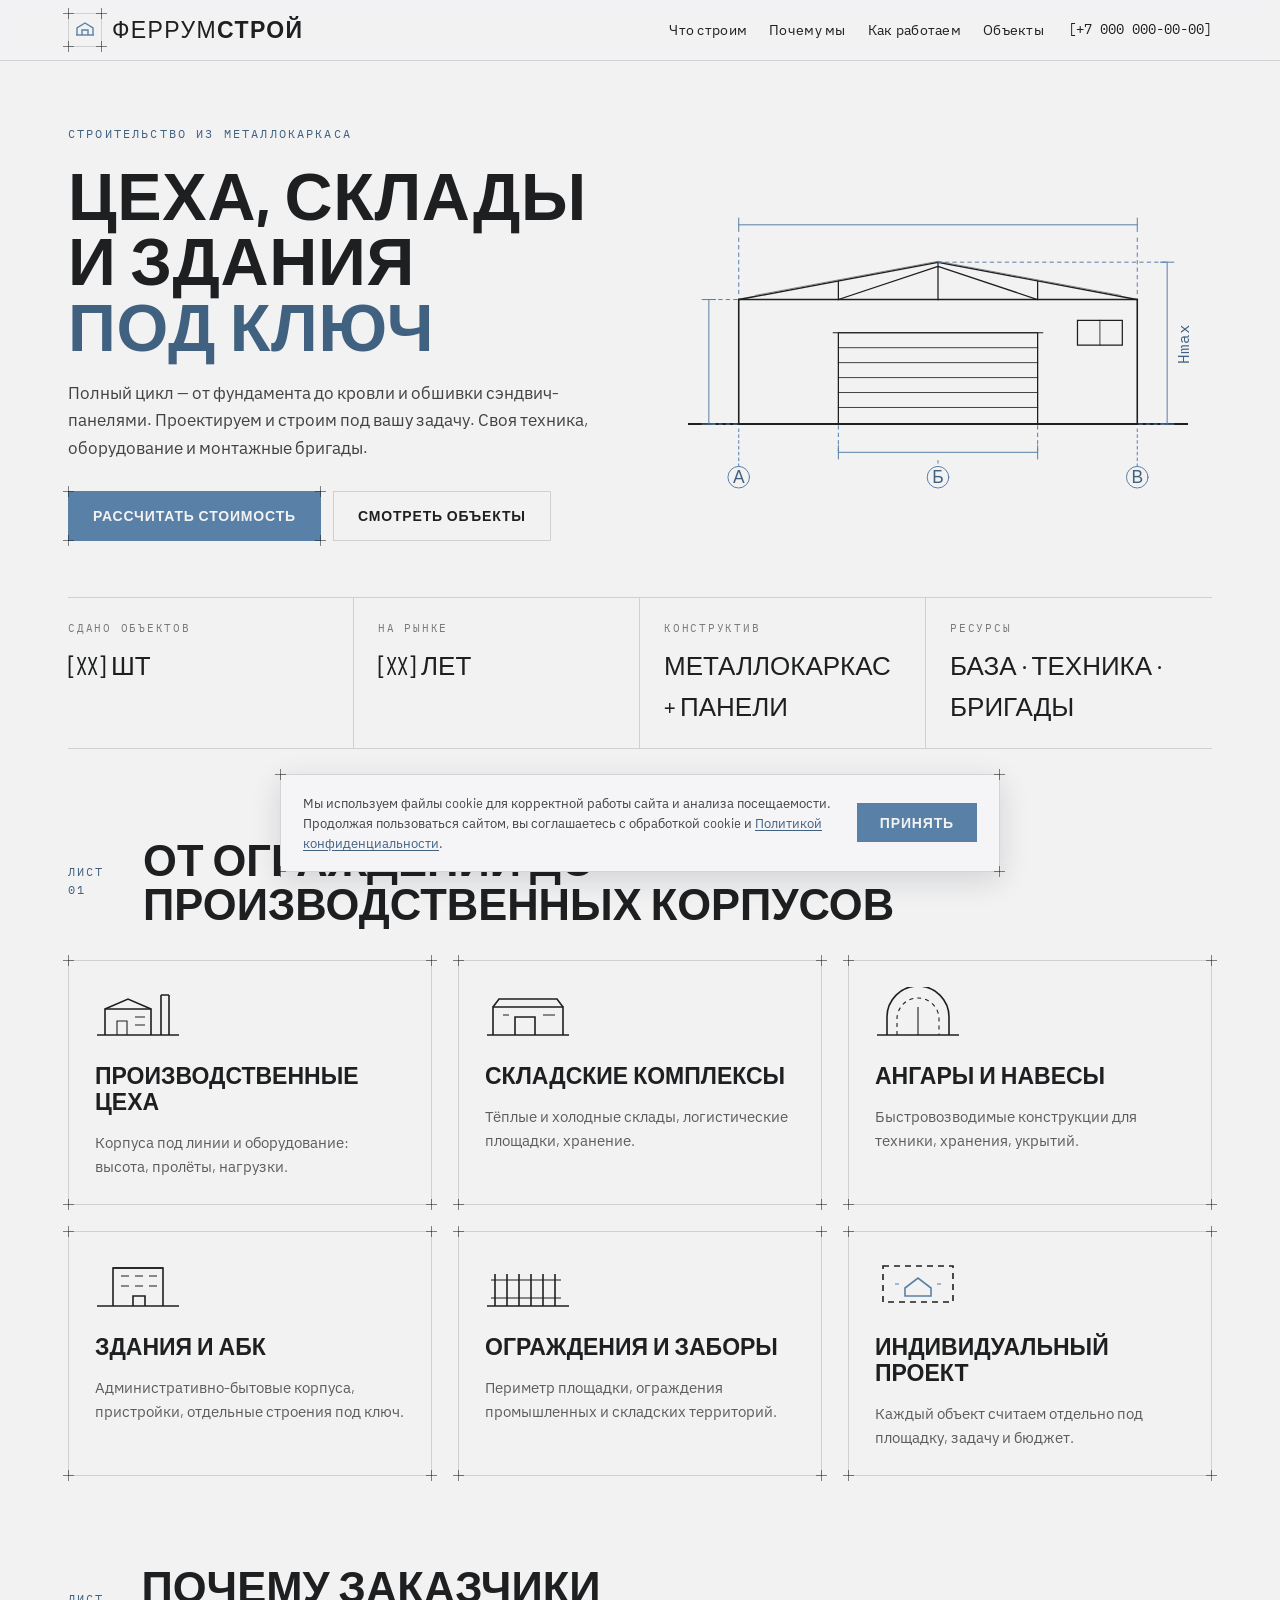
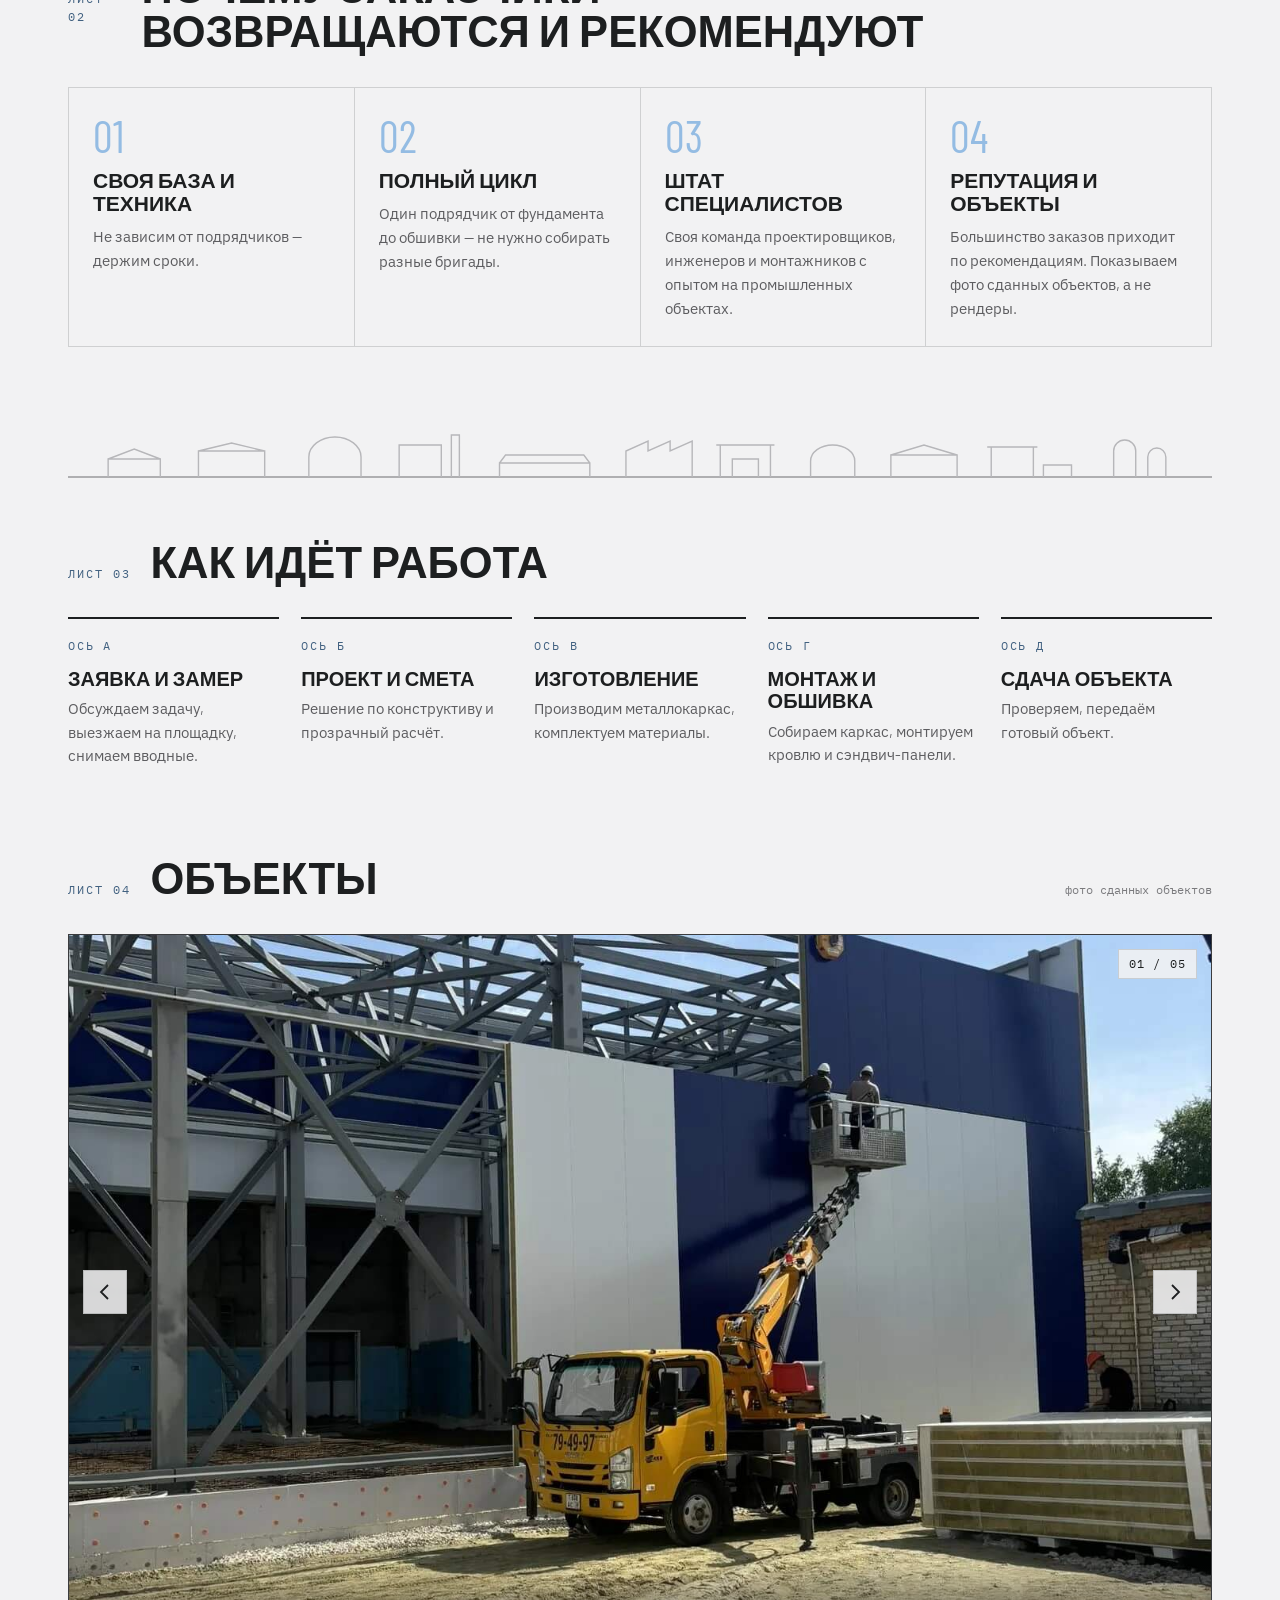
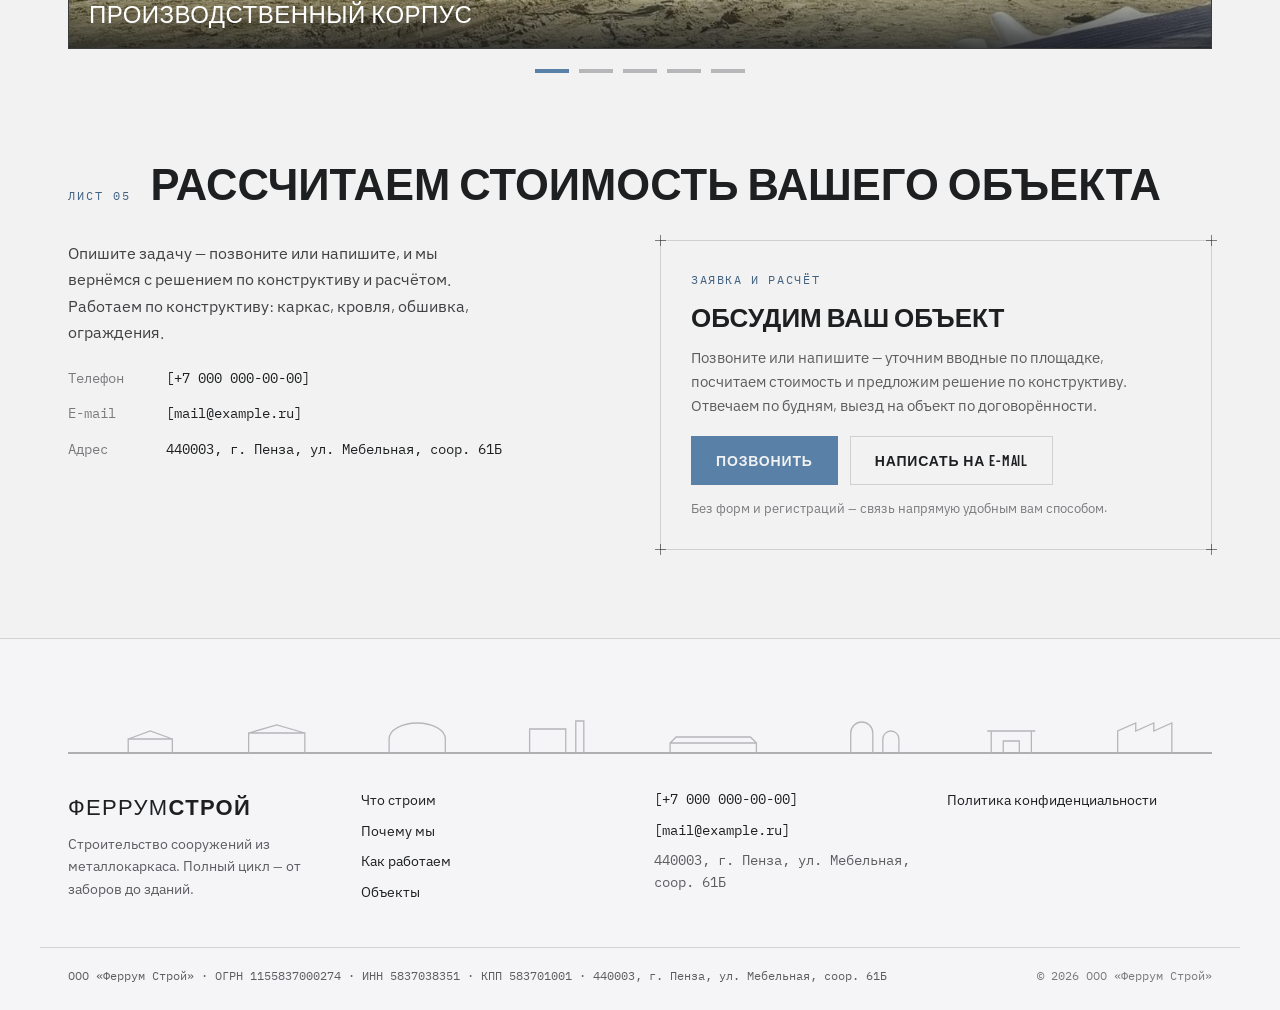
==== index.html @ 83700a91 "Убрать форму обратной связи, заменить контактным блоком - Сайт больше не собирает персональные данны" ====
<!DOCTYPE html>
<html lang="ru">
<head>
<meta charset="utf-8">
<meta name="viewport" content="width=device-width, initial-scale=1">
<title>Феррум Строй — строительство из металлокаркаса в Пензе</title>
<meta name="description" content="Цеха, склады и здания под ключ на металлокаркасе. Полный цикл — от фундамента до кровли и обшивки сэндвич-панелями. Своя техника, оборудование и монтажные бригады. Пенза и область.">
<!-- Замените ferrumstroy.example на ваш домен перед публикацией -->
<link rel="canonical" href="https://ferrumstroy.example/">
<meta name="theme-color" content="#1d1f20">
<link rel="icon" href="favicon.svg" type="image/svg+xml">
<meta property="og:type" content="website">
<meta property="og:site_name" content="Феррум Строй">
<meta property="og:locale" content="ru_RU">
<meta property="og:title" content="Феррум Строй — строительство из металлокаркаса">
<meta property="og:description" content="Цеха, склады, ангары и здания под ключ на металлокаркасе. Полный цикл: проект, каркас, кровля, обшивка сэндвич-панелями.">
<meta property="og:url" content="https://ferrumstroy.example/">
<meta property="og:image" content="https://ferrumstroy.example/images/proizvodstvennyy-korpus.jpg">
<meta name="twitter:card" content="summary_large_image">
<link rel="preconnect" href="https://fonts.googleapis.com">
<link rel="preconnect" href="https://fonts.gstatic.com" crossorigin>
<link rel="stylesheet" href="https://fonts.googleapis.com/css2?family=Barlow:wght@400;500;700&family=Barlow+Condensed:wght@400;600&family=Saira+Condensed:wght@500;600;700&family=IBM+Plex+Sans:wght@400;500;600&family=IBM+Plex+Mono:wght@400;500&display=swap">
<link rel="stylesheet" href="styles.css">
<script src="script.js" defer></script>
</head>
<body>

<header class="site-header">
  <div class="wrap">
    <a href="#top" class="brand">
      <span class="brand-mark blueprint">
        <i class="corner tl"></i><i class="corner tr"></i><i class="corner bl"></i><i class="corner br"></i>
        <svg width="20" height="20" viewBox="0 0 20 20" fill="none" stroke="var(--color-accent)" stroke-width="1.4">
          <path d="M2 15 L2 8 L10 3 L18 8 L18 15"></path>
          <path d="M1 15 H19"></path>
          <path d="M7 15 V10 H13 V15"></path>
        </svg>
      </span>
      <span class="brand-name">Феррум<strong>Строй</strong></span>
    </a>
    <nav class="main-nav">
      <a class="link-hover" href="#services">Что строим</a>
      <a class="link-hover" href="#why">Почему мы</a>
      <a class="link-hover" href="#process">Как работаем</a>
      <a class="link-hover" href="#objects">Объекты</a>
    </nav>
    <a class="header-phone link-hover" href="tel:+70000000000">[+7 000 000-00-00]</a>
  </div>
</header>

<section id="top" class="hero wrap">
  <div>
    <p class="hero-kicker">Строительство из металлокаркаса</p>
    <h1 class="hero-title">Цеха, склады и здания <em>под ключ</em></h1>
    <p class="hero-subtitle">Полный цикл — от фундамента до кровли и обшивки сэндвич-панелями. Проектируем и строим под вашу задачу. Своя техника, оборудование и монтажные бригады.</p>
    <div class="hero-actions">
      <a class="btn btn-primary blueprint" href="#request">
        <i class="corner tl"></i><i class="corner tr"></i><i class="corner bl"></i><i class="corner br"></i>
        Рассчитать стоимость
      </a>
      <a class="btn btn-secondary" href="#objects">Смотреть объекты</a>
    </div>
  </div>

  <div class="hero-art">
    <svg class="hero-svg" role="img" aria-label="Схема каркаса: фронтальный вид. Нажмите, чтобы повторить прочерчивание" viewBox="0 0 660 380" width="100%" fill="none" stroke-linecap="square">
      <g stroke="var(--color-text)" stroke-width="1.9">
        <path pathLength="1" data-draw="0" data-dur="0.6" d="M30 300 H630" stroke-width="2.3"></path>
        <path pathLength="1" data-draw="0.45" data-dur="0.4" d="M90 300 V150 M570 300 V150"></path>
        <path pathLength="1" data-draw="0.65" data-dur="0.4" d="M90 150 H570"></path>
        <path pathLength="1" data-draw="0.8" data-dur="0.7" d="M90 150 L330 105 L570 150"></path>
        <path pathLength="1" data-draw="1.05" data-dur="0.5" d="M330 150 V105 M210 150 L330 110 M450 150 L330 110 M210 150 V127.5 M450 150 V127.5" stroke-width="1.5"></path>
      </g>
      <g data-fade="2.15" stroke="var(--color-neutral-600)" stroke-width="1.1">
        <path d="M110 145 L330 104 L550 145"></path>
      </g>
      <g data-fade="1.9" stroke="var(--color-text)" stroke-width="1.5">
        <path d="M210 300 V190 H450 V300"></path>
        <path d="M204 190 H456"></path>
        <path d="M210 208 H450 M210 226 H450 M210 244 H450 M210 262 H450 M210 280 H450" stroke-width="1"></path>
        <path d="M498 175 H552 V205 H498 Z"></path>
        <path d="M525 175 V205" stroke-width="1"></path>
      </g>
      <g data-fade="1.6" stroke="var(--color-accent)" stroke-width="1.2">
        <path d="M90 60 H570 M90 52 V68 M570 52 V68"></path>
        <path d="M90 76 V146 M570 76 V146" stroke-dasharray="4 5"></path>
        <path d="M54 300 V150 M46 300 H62 M46 150 H62"></path>
        <path d="M88 300 H54 M88 150 H54" stroke-dasharray="4 5"></path>
        <path d="M606 300 V105 M598 300 H614 M598 105 H614"></path>
        <path d="M330 105 H606 M572 300 H606" stroke-dasharray="4 5"></path>
        <path d="M210 334 H450 M210 326 V342 M450 326 V342"></path>
        <path d="M210 302 V332 M450 302 V332" stroke-dasharray="4 5"></path>
        <circle cx="90" cy="364" r="13"></circle>
        <circle cx="330" cy="364" r="13"></circle>
        <circle cx="570" cy="364" r="13"></circle>
        <path d="M90 306 V351 M570 306 V351 M330 344 V351" stroke-dasharray="3 4"></path>
      </g>
      <g data-fade="1.65" fill="var(--color-accent-700)" font-family="'IBM Plex Mono', monospace" font-size="19">
        <text x="632" y="203" text-anchor="middle" transform="rotate(-90 632 203)">Hmax</text>
      </g>
      <g data-fade="1.7" fill="var(--color-accent-700)" font-family="'Barlow Condensed', 'Saira Condensed', sans-serif" font-size="21">
        <text x="90" y="371" text-anchor="middle">А</text>
        <text x="330" y="371" text-anchor="middle">Б</text>
        <text x="570" y="371" text-anchor="middle">В</text>
      </g>
    </svg>
  </div>
</section>

<section class="stats wrap">
  <div class="stats-grid">
    <div class="stats-item">
      <p class="stats-label">Сдано объектов</p>
      <p class="stats-value">[XX] шт</p>
    </div>
    <div class="stats-item">
      <p class="stats-label">На рынке</p>
      <p class="stats-value">[XX] лет</p>
    </div>
    <div class="stats-item">
      <p class="stats-label">Конструктив</p>
      <p class="stats-value">Металлокаркас + панели</p>
    </div>
    <div class="stats-item">
      <p class="stats-label">Ресурсы</p>
      <p class="stats-value">База · Техника · Бригады</p>
    </div>
  </div>
</section>

<section id="services" class="section wrap">
  <div class="section-header">
    <span class="section-label">ЛИСТ 01</span>
    <h2 class="section-title">От ограждений до производственных корпусов</h2>
  </div>
  <div class="services-grid">
    <div class="service-card card blueprint">
      <i class="corner tl"></i><i class="corner tr"></i><i class="corner bl"></i><i class="corner br"></i>
      <svg width="86" height="52" viewBox="0 0 86 52" fill="none" stroke="var(--color-text)" stroke-width="1.6">
        <path d="M2 48 H84"></path><path d="M10 48 V22 H56 V48"></path><path d="M10 22 L33 12 L56 22"></path>
        <path d="M66 48 V8 M74 48 V8 M66 8 H74"></path><path d="M22 48 V34 H32 V48" stroke-width="1.1"></path>
        <path d="M40 30 H50 M40 38 H50" stroke-width="1.1"></path>
      </svg>
      <h3 class="service-title">Производственные цеха</h3>
      <p class="service-text">Корпуса под линии и оборудование: высота, пролёты, нагрузки.</p>
    </div>
    <div class="service-card card blueprint">
      <i class="corner tl"></i><i class="corner tr"></i><i class="corner bl"></i><i class="corner br"></i>
      <svg width="86" height="52" viewBox="0 0 86 52" fill="none" stroke="var(--color-text)" stroke-width="1.6">
        <path d="M2 48 H84"></path><path d="M8 48 V20 H78 V48"></path><path d="M8 20 L14 12 H72 L78 20"></path>
        <path d="M30 48 V30 H50 V48"></path><path d="M18 28 H24 M58 28 H70" stroke-width="1.1"></path>
      </svg>
      <h3 class="service-title">Складские комплексы</h3>
      <p class="service-text">Тёплые и холодные склады, логистические площадки, хранение.</p>
    </div>
    <div class="service-card card blueprint">
      <i class="corner tl"></i><i class="corner tr"></i><i class="corner bl"></i><i class="corner br"></i>
      <svg width="86" height="52" viewBox="0 0 86 52" fill="none" stroke="var(--color-text)" stroke-width="1.6">
        <path d="M2 48 H84"></path><path d="M12 48 V30 A31 31 0 0 1 74 30 V48"></path>
        <path d="M22 48 V32 A21 21 0 0 1 64 32 V48" stroke-width="1.1" stroke-dasharray="4 4"></path>
        <path d="M43 20 V48" stroke-width="1.1"></path>
      </svg>
      <h3 class="service-title">Ангары и навесы</h3>
      <p class="service-text">Быстровозводимые конструкции для техники, хранения, укрытий.</p>
    </div>
    <div class="service-card card blueprint">
      <i class="corner tl"></i><i class="corner tr"></i><i class="corner bl"></i><i class="corner br"></i>
      <svg width="86" height="52" viewBox="0 0 86 52" fill="none" stroke="var(--color-text)" stroke-width="1.6">
        <path d="M2 48 H84"></path><path d="M18 48 V10 H68 V48"></path><path d="M18 10 H68"></path>
        <path d="M26 18 H34 M40 18 H48 M54 18 H62 M26 28 H34 M40 28 H48 M54 28 H62" stroke-width="1.1"></path>
        <path d="M38 48 V38 H50 V48"></path>
      </svg>
      <h3 class="service-title">Здания и АБК</h3>
      <p class="service-text">Административно-бытовые корпуса, пристройки, отдельные строения под ключ.</p>
    </div>
    <div class="service-card card blueprint">
      <i class="corner tl"></i><i class="corner tr"></i><i class="corner bl"></i><i class="corner br"></i>
      <svg width="86" height="52" viewBox="0 0 86 52" fill="none" stroke="var(--color-text)" stroke-width="1.6">
        <path d="M2 48 H84"></path>
        <path d="M10 48 V16 M22 48 V16 M34 48 V16 M46 48 V16 M58 48 V16 M70 48 V16"></path>
        <path d="M6 22 H76 M6 40 H76" stroke-width="1.1"></path>
      </svg>
      <h3 class="service-title">Ограждения и заборы</h3>
      <p class="service-text">Периметр площадки, ограждения промышленных и складских территорий.</p>
    </div>
    <div class="service-card card blueprint">
      <i class="corner tl"></i><i class="corner tr"></i><i class="corner bl"></i><i class="corner br"></i>
      <svg width="86" height="52" viewBox="0 0 86 52" fill="none" stroke="var(--color-text)" stroke-width="1.6">
        <path d="M8 8 H78 V44 H8 Z" stroke-dasharray="6 5"></path>
        <path d="M30 30 L43 20 L56 30 V38 H30 Z" stroke="var(--color-accent)"></path>
        <path d="M20 26 H24 M62 26 H66" stroke="var(--color-accent)" stroke-width="1.1"></path>
      </svg>
      <h3 class="service-title">Индивидуальный проект</h3>
      <p class="service-text">Каждый объект считаем отдельно под площадку, задачу и бюджет.</p>
    </div>
  </div>
</section>

<section id="why" class="section wrap">
  <div class="section-header">
    <span class="section-label">ЛИСТ 02</span>
    <h2 class="section-title">Почему заказчики возвращаются и рекомендуют</h2>
  </div>
  <div class="why-grid">
    <div class="why-item">
      <p class="why-num">01</p>
      <h3 class="why-title">Своя база и техника</h3>
      <p class="why-text">Не зависим от подрядчиков — держим сроки.</p>
    </div>
    <div class="why-item">
      <p class="why-num">02</p>
      <h3 class="why-title">Полный цикл</h3>
      <p class="why-text">Один подрядчик от фундамента до обшивки — не нужно собирать разные бригады.</p>
    </div>
    <div class="why-item">
      <p class="why-num">03</p>
      <h3 class="why-title">Штат специалистов</h3>
      <p class="why-text">Своя команда проектировщиков, инженеров и монтажников с опытом на промышленных объектах.</p>
    </div>
    <div class="why-item">
      <p class="why-num">04</p>
      <h3 class="why-title">Репутация и объекты</h3>
      <p class="why-text">Большинство заказов приходит по рекомендациям. Показываем фото сданных объектов, а не рендеры.</p>
    </div>
  </div>
</section>

<div class="skyline wrap" aria-hidden="true">
  <svg viewBox="0 0 1140 72" width="100%" height="72" fill="none" stroke="var(--color-neutral-400)" stroke-width="1.4" preserveAspectRatio="none">
    <path d="M0 70 H1140" stroke="var(--color-neutral-500)"></path>
    <path d="M40 70 V52 H92 V70 M40 52 L66 42 L92 52"></path>
    <path d="M130 70 V44 H196 V70 M130 44 L163 36 L196 44"></path>
    <path d="M240 70 V50 A26 20 0 0 1 292 50 V70"></path>
    <path d="M330 70 V38 H372 V70 M382 70 V28 H390 V70"></path>
    <path d="M430 70 V56 H520 V70 M430 56 L436 48 H514 L520 56"></path>
    <path d="M556 70 V44 L578 34 V44 L600 34 V44 L622 34 V70"></path>
    <path d="M650 70 V38 H700 V70 M646 38 H704 M662 70 V52 H688 V70"></path>
    <path d="M740 70 V54 A22 16 0 0 1 784 54 V70"></path>
    <path d="M820 70 V48 H886 V70 M820 48 L853 38 L886 48"></path>
    <path d="M920 70 V40 H962 V70 M916 40 H966 M972 70 V58 H1000 V70"></path>
    <path d="M1042 70 V44 A11 11 0 0 1 1064 44 V70 M1076 70 V50 A9 9 0 0 1 1094 50 V70"></path>
  </svg>
</div>

<section id="process" class="section section--tight wrap">
  <div class="section-header">
    <span class="section-label">ЛИСТ 03</span>
    <h2 class="section-title">Как идёт работа</h2>
  </div>
  <div class="process-grid">
    <div class="process-step">
      <p class="process-axis">ОСЬ А</p>
      <h3 class="process-title">Заявка и замер</h3>
      <p class="process-text">Обсуждаем задачу, выезжаем на площадку, снимаем вводные.</p>
    </div>
    <div class="process-step">
      <p class="process-axis">ОСЬ Б</p>
      <h3 class="process-title">Проект и смета</h3>
      <p class="process-text">Решение по конструктиву и прозрачный расчёт.</p>
    </div>
    <div class="process-step">
      <p class="process-axis">ОСЬ В</p>
      <h3 class="process-title">Изготовление</h3>
      <p class="process-text">Производим металлокаркас, комплектуем материалы.</p>
    </div>
    <div class="process-step">
      <p class="process-axis">ОСЬ Г</p>
      <h3 class="process-title">Монтаж и обшивка</h3>
      <p class="process-text">Собираем каркас, монтируем кровлю и сэндвич-панели.</p>
    </div>
    <div class="process-step">
      <p class="process-axis">ОСЬ Д</p>
      <h3 class="process-title">Сдача объекта</h3>
      <p class="process-text">Проверяем, передаём готовый объект.</p>
    </div>
  </div>
</section>

<section id="objects" class="section wrap">
  <div class="section-header">
    <span class="section-label">ЛИСТ 04</span>
    <h2 class="section-title">Объекты</h2>
    <span class="section-note">фото сданных объектов</span>
  </div>

  <div class="gallery" data-gallery>
    <div class="gallery-viewport blueprint">
      <i class="corner tl"></i><i class="corner tr"></i><i class="corner bl"></i><i class="corner br"></i>
      <div class="gallery-track" data-gallery-track>
        <figure class="gallery-slide">
          <img class="gallery-photo" src="images/proizvodstvennyy-korpus.jpg" alt="Монтаж сэндвич-панелей на металлокаркас производственного корпуса" loading="eager" width="1600" height="1200">
          <figcaption class="gallery-caption">Производственный корпус</figcaption>
        </figure>
        <figure class="gallery-slide">
          <img class="gallery-photo" src="images/sklad-3.jpg" alt="Готовый складской комплекс с ленточным остеклением" loading="lazy" width="1600" height="1200">
          <figcaption class="gallery-caption">Складской комплекс</figcaption>
        </figure>
        <figure class="gallery-slide">
          <img class="gallery-photo" src="images/sklad-1.jpg" alt="Складской комплекс, обшивка стен профлистом" loading="lazy" width="1600" height="1200">
          <figcaption class="gallery-caption">Складской комплекс</figcaption>
        </figure>
        <figure class="gallery-slide">
          <img class="gallery-photo" src="images/sklad-2.jpg" alt="Монтаж металлокаркаса складского комплекса" loading="lazy" width="1600" height="1200">
          <figcaption class="gallery-caption">Складской комплекс</figcaption>
        </figure>
        <figure class="gallery-slide">
          <img class="gallery-photo" src="images/angar.jpg" alt="Монтаж арочного ангара с тентовой кровлей" loading="lazy" width="1600" height="1200">
          <figcaption class="gallery-caption">Ангар под технику</figcaption>
        </figure>
      </div>

      <button class="gallery-nav gallery-prev" type="button" aria-label="Предыдущее фото" data-gallery-prev>
        <svg width="22" height="22" viewBox="0 0 22 22" fill="none" stroke="currentColor" stroke-width="1.8"><path d="M14 4 L7 11 L14 18"></path></svg>
      </button>
      <button class="gallery-nav gallery-next" type="button" aria-label="Следующее фото" data-gallery-next>
        <svg width="22" height="22" viewBox="0 0 22 22" fill="none" stroke="currentColor" stroke-width="1.8"><path d="M8 4 L15 11 L8 18"></path></svg>
      </button>
      <span class="gallery-counter" data-gallery-counter aria-hidden="true">01 / 05</span>
    </div>

    <div class="gallery-dots" role="tablist" aria-label="Навигация по фото" data-gallery-dots></div>
  </div>
</section>

<div class="lightbox" data-lightbox hidden role="dialog" aria-modal="true" aria-label="Просмотр фото объекта">
  <button class="lightbox-close" type="button" aria-label="Закрыть" data-lightbox-close>
    <svg width="26" height="26" viewBox="0 0 26 26" fill="none" stroke="currentColor" stroke-width="1.8"><path d="M6 6 L20 20 M20 6 L6 20"></path></svg>
  </button>
  <button class="lightbox-nav lightbox-prev" type="button" aria-label="Предыдущее фото" data-lightbox-prev>
    <svg width="30" height="30" viewBox="0 0 22 22" fill="none" stroke="currentColor" stroke-width="1.6"><path d="M14 4 L7 11 L14 18"></path></svg>
  </button>
  <figure class="lightbox-figure">
    <img class="lightbox-image" src="" alt="" data-lightbox-image>
    <figcaption class="lightbox-caption" data-lightbox-caption></figcaption>
  </figure>
  <button class="lightbox-nav lightbox-next" type="button" aria-label="Следующее фото" data-lightbox-next>
    <svg width="30" height="30" viewBox="0 0 22 22" fill="none" stroke="currentColor" stroke-width="1.6"><path d="M8 4 L15 11 L8 18"></path></svg>
  </button>
</div>

<section id="request" class="section wrap">
  <div class="section-header">
    <span class="section-label">ЛИСТ 05</span>
    <h2 class="section-title">Рассчитаем стоимость вашего объекта</h2>
  </div>
  <div class="request-grid">
    <div class="request-intro">
      <p class="request-text">Опишите задачу — позвоните или напишите, и мы вернёмся с решением по конструктиву и расчётом. Работаем по конструктиву: каркас, кровля, обшивка, ограждения.</p>
      <div class="request-contacts">
        <div class="request-contacts-row"><span class="request-contacts-label">Телефон</span><a class="link-hover" href="tel:+70000000000">[+7 000 000-00-00]</a></div>
        <div class="request-contacts-row"><span class="request-contacts-label">E-mail</span><a class="link-hover" href="mailto:mail@example.ru">[mail@example.ru]</a></div>
        <div class="request-contacts-row"><span class="request-contacts-label">Адрес</span><span>440003, г. Пенза, ул. Мебельная, соор. 61Б</span></div>
      </div>
    </div>
    <div class="contact-card blueprint">
      <i class="corner tl"></i><i class="corner tr"></i><i class="corner bl"></i><i class="corner br"></i>
      <p class="contact-card-kicker">Заявка и расчёт</p>
      <h3 class="contact-card-title">Обсудим ваш объект</h3>
      <p class="contact-card-text">Позвоните или напишите — уточним вводные по площадке, посчитаем стоимость и предложим решение по конструктиву. Отвечаем по будням, выезд на объект по договорённости.</p>
      <div class="contact-card-actions">
        <a class="btn btn-primary" href="tel:+70000000000" data-goal="call">Позвонить</a>
        <a class="btn btn-secondary" href="mailto:mail@example.ru" data-goal="email">Написать на e-mail</a>
      </div>
      <p class="contact-card-note">Без форм и регистраций — связь напрямую удобным вам способом.</p>
    </div>
  </div>
</section>

<footer class="site-footer">
  <div class="skyline wrap" aria-hidden="true">
    <svg viewBox="0 0 1140 56" width="100%" height="56" fill="none" stroke="var(--color-neutral-400)" stroke-width="1.3" preserveAspectRatio="none">
      <path d="M0 54 H1140" stroke="var(--color-neutral-500)"></path>
      <path d="M60 54 V40 H104 V54 M60 40 L82 32 L104 40"></path>
      <path d="M180 54 V34 H236 V54 M180 34 L208 26 L236 34"></path>
      <path d="M320 54 V40 A28 16 0 0 1 376 40 V54"></path>
      <path d="M460 54 V30 H496 V54 M506 54 V22 H514 V54"></path>
      <path d="M600 54 V44 H686 V54 M600 44 L606 38 H680 L686 44"></path>
      <path d="M780 54 V34 A11 11 0 0 1 802 34 V54 M812 54 V40 A8 8 0 0 1 828 40 V54"></path>
      <path d="M920 54 V32 H960 V54 M916 32 H964 M932 54 V42 H948 V54"></path>
      <path d="M1046 54 V32 L1064 24 V32 L1082 24 V32 L1100 24 V54"></path>
    </svg>
  </div>
  <div class="footer-grid wrap">
    <div>
      <p class="footer-brand-name">Феррум<strong>Строй</strong></p>
      <p class="footer-brand-text">Строительство сооружений из металлокаркаса. Полный цикл — от заборов до зданий.</p>
    </div>
    <nav class="footer-nav">
      <a class="link-hover" href="#services">Что строим</a>
      <a class="link-hover" href="#why">Почему мы</a>
      <a class="link-hover" href="#process">Как работаем</a>
      <a class="link-hover" href="#objects">Объекты</a>
    </nav>
    <div class="footer-contacts">
      <a class="link-hover" href="tel:+70000000000">[+7 000 000-00-00]</a>
      <a class="link-hover" href="mailto:mail@example.ru">[mail@example.ru]</a>
      <span>440003, г. Пенза, ул. Мебельная, соор. 61Б</span>
    </div>
    <div class="footer-legal-links">
      <a class="link-hover" href="privacy.html">Политика конфиденциальности</a>
    </div>
  </div>
  <div class="footer-legal wrap">
    <p class="footer-requisites">ООО «Феррум Строй» · ОГРН 1155837000274 · ИНН 5837038351 · КПП 583701001 · 440003, г. Пенза, ул. Мебельная, соор. 61Б</p>
    <p class="footer-copyright">© 2026 ООО «Феррум Строй»</p>
  </div>
</footer>

<!-- Уведомление об использовании cookie (152-ФЗ) -->
<div class="cookie-banner blueprint" data-cookie hidden>
  <i class="corner tl"></i><i class="corner tr"></i><i class="corner bl"></i><i class="corner br"></i>
  <p class="cookie-text">Мы используем файлы cookie для корректной работы сайта и анализа посещаемости. Продолжая пользоваться сайтом, вы соглашаетесь с обработкой cookie и <a class="link-hover" href="privacy.html">Политикой конфиденциальности</a>.</p>
  <button class="btn btn-primary cookie-accept" type="button" data-cookie-accept>Принять</button>
</div>

<!-- ── Яндекс.Метрика ────────────────────────────────────────────────────
     Вставьте номер вашего счётчика вместо 00000000 (получить: metrika.yandex.ru).
     Пока стоит заглушка — скрипт сам не загрузится, ошибок на сайте не будет.
     Цель «contact» засчитывается при клике по кнопкам «Позвонить»/«Написать» (см. script.js). -->
<script>
  (function () {
    var COUNTER_ID = 00000000; // TODO: номер счётчика Яндекс.Метрики
    if (!COUNTER_ID) return;
    (function(m,e,t,r,i,k,a){m[i]=m[i]||function(){(m[i].a=m[i].a||[]).push(arguments)};
    m[i].l=1*new Date();for(var j=0;j<document.scripts.length;j++){if(document.scripts[j].src===r){return;}}
    k=e.createElement(t),a=e.getElementsByTagName(t)[0],k.async=1,k.src=r,a.parentNode.insertBefore(k,a)})
    (window,document,"script","https://mc.yandex.ru/metrika/tag.js","ym");
    ym(COUNTER_ID, "init", { clickmap:true, trackLinks:true, accurateTrackBounce:true, webvisor:false });
    window.__ymCounterId = COUNTER_ID;
  })();
</script>
<noscript><div><img src="https://mc.yandex.ru/watch/00000000" style="position:absolute;left:-9999px" alt=""></div></noscript>

</body>
</html>
---- styles.css ----
/* Феррум Строй — стили лендинга.
   Палитра и типографика: стальной акцент на светлом фоне; кириллица
   подхватывается Saira Condensed / IBM Plex Sans поверх Barlow / Barlow Condensed
   (у этих шрифтов нет кириллических глифов, поэтому браузер сам берёт
   недостающие символы из следующего шрифта в стеке). */

:root {
  --color-bg: #f2f2f3;
  --color-surface: #e9e9ea;
  --color-text: #1d1f20;
  --color-accent: #5980a6;
  --color-accent-400: #94bce3;
  --color-accent-600: #597ea3;
  --color-accent-700: #416180;
  --color-divider: color-mix(in srgb, #1d1f20 16%, transparent);

  --color-neutral-100: #f5f5f8;
  --color-neutral-400: #b7b7ba;
  --color-neutral-500: #98989b;
  --color-neutral-600: #7a7a7d;
  --color-neutral-700: #5d5d60;
  --color-neutral-800: #424244;

  --font-heading: 'Barlow Condensed', 'Saira Condensed', sans-serif;
  --font-body: 'Barlow', 'IBM Plex Sans', sans-serif;
  --font-mono: 'IBM Plex Mono', monospace;
}

*, *::before, *::after { box-sizing: border-box; }

body {
  margin: 0;
  min-height: 100vh;
  overflow-x: hidden;
  background: var(--color-bg);
  color: var(--color-text);
  font-family: var(--font-body);
  font-size: 15px;
  line-height: 1.55;
}

h1, h2, h3 { margin: 0; font-family: var(--font-heading); line-height: 1.12; }
p { margin: 0; }
a { color: inherit; text-decoration: none; }
svg { flex: none; }

:focus { outline: none; }
:focus-visible { outline: 2px solid var(--color-accent); outline-offset: 2px; }
::selection { background: color-mix(in srgb, var(--color-accent) 30%, transparent); }

.wrap {
  max-width: 1200px;
  margin-inline: auto;
  padding-inline: clamp(16px, 4vw, 28px);
}

/* — blueprint frame: hairline border + tick-mark corners — used on the logo
   mark, buttons, cards, project tiles and the request form — */
.blueprint { position: relative; border: 1px solid var(--color-divider); }
.blueprint > .corner { position: absolute; width: 11px; height: 11px; color: color-mix(in srgb, var(--color-text) 55%, transparent); }
.blueprint > .corner::before,
.blueprint > .corner::after { content: ""; position: absolute; background: currentColor; }
.blueprint > .corner::before { left: 5px; top: 0; width: 1px; height: 100%; }
.blueprint > .corner::after { top: 5px; left: 0; width: 100%; height: 1px; }
.blueprint > .corner.tl { top: -6px; left: -6px; }
.blueprint > .corner.tr { top: -6px; right: -6px; }
.blueprint > .corner.bl { bottom: -6px; left: -6px; }
.blueprint > .corner.br { bottom: -6px; right: -6px; }

/* — buttons — */
.btn {
  display: inline-flex; align-items: center; justify-content: center; gap: 8px;
  cursor: pointer; text-decoration: none;
  font-family: var(--font-heading); font-weight: 600;
  text-transform: uppercase; letter-spacing: 0.06em;
  font-size: 14px; color: var(--color-text);
  background: transparent; border: 1px solid var(--color-divider);
  padding: 13px 24px;
}
.btn-primary { background: var(--color-accent); color: var(--color-bg); border-color: var(--color-accent); }
.btn-primary:hover { background: var(--color-accent-600); }
.btn-primary:active { background: var(--color-accent-700); }
.btn-secondary:hover { background: color-mix(in srgb, var(--color-text) 7%, transparent); }
.btn-secondary:active { background: color-mix(in srgb, var(--color-text) 14%, transparent); }

/* — form fields — */
.field { display: grid; gap: 7px; }
.field-label {
  font-family: var(--font-mono); font-size: 11.5px; letter-spacing: 0.14em;
  text-transform: uppercase; color: var(--color-neutral-600);
}
.input {
  width: 100%; min-height: 36px; padding: 6px 10px;
  font-family: var(--font-body); font-size: 14px; color: var(--color-text);
  caret-color: var(--color-accent);
  background: var(--color-surface);
  border: 1px solid var(--color-divider);
  border-radius: 0; appearance: none;
}
.input:hover { border-color: color-mix(in srgb, var(--color-text) 45%, transparent); }
.input:focus-visible { border-color: var(--color-accent); outline-offset: 0; }
input[type="tel"].input { font-family: var(--font-mono); }
select.input { background: transparent; }

/* — links that pick up the accent color on hover — */
.link-hover:hover { color: var(--color-accent-700); }

/* ── header ───────────────────────────────────────────────────────────── */
.site-header {
  position: sticky; top: 0; z-index: 20;
  background: color-mix(in srgb, var(--color-bg) 92%, transparent);
  backdrop-filter: blur(6px);
  border-bottom: 1px solid var(--color-divider);
}
.site-header .wrap {
  padding-block: 12px;
  display: flex; align-items: center; flex-wrap: wrap; gap: 12px 24px;
}
.brand { display: flex; align-items: center; gap: 10px; color: var(--color-text); cursor: pointer; }
.brand-mark { width: 34px; height: 34px; display: grid; place-items: center; flex: none; }
.brand-name {
  font-family: var(--font-heading); font-size: 23px;
  letter-spacing: 0.06em; text-transform: uppercase;
}
.brand-name strong { font-weight: 700; }

.main-nav { display: flex; flex-wrap: wrap; gap: 10px 22px; margin-left: auto; min-width: 0; font-size: 14px; letter-spacing: 0.02em; }

.header-phone { font-family: var(--font-mono); font-size: 14px; white-space: nowrap; }

/* ── hero ─────────────────────────────────────────────────────────────── */
.hero {
  padding-block: clamp(32px, 6vw, 64px) 0;
  display: grid; grid-template-columns: repeat(auto-fit, minmax(300px, 1fr));
  gap: clamp(28px, 4vw, 48px); align-items: center;
}
.hero-kicker {
  font-family: var(--font-mono); font-size: 12px; letter-spacing: 0.18em;
  text-transform: uppercase; color: var(--color-accent-700);
  margin: 0 0 18px;
}
.hero-title {
  font-family: var(--font-heading); font-weight: 700; text-transform: uppercase;
  font-size: clamp(40px, 5.2vw, 68px); line-height: 0.98; letter-spacing: 0.01em;
  margin: 0 0 22px; text-wrap: balance;
}
.hero-title em { font-style: normal; color: var(--color-accent-700); }
.hero-subtitle {
  font-size: 17px; line-height: 1.62; max-width: 52ch;
  color: var(--color-neutral-800); margin: 0 0 30px; text-wrap: pretty;
}
.hero-actions { display: flex; flex-wrap: wrap; gap: 12px; }
.hero-art { position: relative; }
.hero-svg { display: block; width: 100%; overflow: visible; cursor: pointer; }

/* ── stats strip ──────────────────────────────────────────────────────── */
.stats { margin-top: 56px; }
.stats-grid {
  border-top: 1px solid var(--color-divider); border-bottom: 1px solid var(--color-divider);
  display: grid; grid-template-columns: repeat(auto-fit, minmax(200px, 1fr));
}
.stats-item { padding: 22px 24px; border-right: 1px solid var(--color-divider); }
.stats-item:first-child { padding-left: 0; }
.stats-item:last-child { padding-right: 0; border-right: none; }
.stats-label {
  font-family: var(--font-mono); font-size: 11px; letter-spacing: 0.16em;
  text-transform: uppercase; color: var(--color-neutral-600); margin: 0 0 8px;
}
.stats-value { font-family: var(--font-heading); font-size: 26px; text-transform: uppercase; }

/* ── generic section header (ЛИСТ NN) ─────────────────────────────────── */
.section { padding-block: clamp(48px, 9vw, 88px) 0; }
.section--tight { padding-block: clamp(36px, 6vw, 60px) 0; }
.section-header { display: flex; align-items: baseline; gap: 20px; margin-bottom: 34px; }
.section-label { font-family: var(--font-mono); font-size: 12px; letter-spacing: 0.16em; color: var(--color-accent-700); }
.section-title {
  font-family: var(--font-heading); font-weight: 600; text-transform: uppercase;
  font-size: clamp(28px, 3.4vw, 44px); line-height: 1.02; text-wrap: balance;
}
.section-note { font-family: var(--font-mono); font-size: 12px; color: var(--color-neutral-600); margin-left: auto; }

/* ── services (ЛИСТ 01) ───────────────────────────────────────────────── */
.services-grid { display: grid; grid-template-columns: repeat(auto-fit, minmax(300px, 1fr)); gap: 26px; }
.service-card { padding: 26px; display: flex; flex-direction: column; gap: 6.8px; }
.service-card svg { margin-bottom: 18px; }
.service-title { font-family: var(--font-heading); font-weight: 600; text-transform: uppercase; font-size: 23px; margin: 0 0 8px; }
.service-text { margin: 0; font-size: 15px; line-height: 1.6; color: var(--color-neutral-700); }

/* ── why us (ЛИСТ 02) ─────────────────────────────────────────────────── */
.why-grid {
  display: grid; grid-template-columns: repeat(auto-fit, minmax(240px, 1fr)); gap: 0;
  border-top: 1px solid var(--color-divider); border-left: 1px solid var(--color-divider);
}
.why-item {
  padding: 26px 24px; display: grid; grid-template-rows: auto auto 1fr; gap: 10px;
  border-right: 1px solid var(--color-divider); border-bottom: 1px solid var(--color-divider);
}
.why-num { font-family: var(--font-heading); font-size: 44px; line-height: 1; color: var(--color-accent-400); }
.why-title { font-family: var(--font-heading); font-weight: 600; text-transform: uppercase; font-size: 21px; line-height: 1.1; }
.why-text { margin: 0; font-size: 15px; line-height: 1.6; color: var(--color-neutral-700); }

/* ── skyline dividers ─────────────────────────────────────────────────── */
.skyline { padding-block: clamp(36px, 6vw, 60px) 0; }
.skyline svg { display: block; }

/* ── process (ЛИСТ 03) ────────────────────────────────────────────────── */
.process-grid { display: grid; grid-template-columns: repeat(auto-fit, minmax(190px, 1fr)); gap: 22px; }
.process-step { border-top: 2px solid var(--color-text); padding-top: 18px; }
.process-axis { font-family: var(--font-mono); font-size: 11.5px; letter-spacing: 0.16em; color: var(--color-accent-700); margin: 0 0 12px; }
.process-title { font-family: var(--font-heading); font-weight: 600; text-transform: uppercase; font-size: 20px; margin: 0 0 8px; }
.process-text { margin: 0; font-size: 14.5px; line-height: 1.6; color: var(--color-neutral-700); }

/* ── objects (ЛИСТ 04) — фотогалерея-карусель ─────────────────────────── */
.gallery { display: grid; gap: 20px; }
.gallery-viewport {
  position: relative; overflow: hidden;
  background: var(--color-neutral-800);
}
.gallery-track {
  display: flex;
  transition: transform 0.45s cubic-bezier(0.4, 0.05, 0.2, 1);
}
@media (prefers-reduced-motion: reduce) {
  .gallery-track { transition: none; }
}
.gallery-slide {
  margin: 0; flex: 0 0 100%; position: relative;
  aspect-ratio: 16 / 10;
}
.gallery-photo {
  display: block; width: 100%; height: 100%; object-fit: cover; cursor: zoom-in;
}
.gallery-caption {
  position: absolute; left: 0; bottom: 0; right: 0;
  padding: 30px 20px 16px;
  font-family: var(--font-heading); text-transform: uppercase;
  font-size: clamp(18px, 2.4vw, 24px); letter-spacing: 0.02em; color: #fff;
  background: linear-gradient(to top, rgba(20, 22, 24, 0.82), transparent);
  pointer-events: none;
}

/* prev / next arrows over the viewport */
.gallery-nav {
  position: absolute; top: 50%; transform: translateY(-50%);
  width: 44px; height: 44px; display: grid; place-items: center;
  color: var(--color-text); cursor: pointer;
  background: color-mix(in srgb, var(--color-bg) 88%, transparent);
  border: 1px solid var(--color-divider); backdrop-filter: blur(4px);
  transition: background 0.15s ease;
}
.gallery-nav:hover { background: var(--color-bg); }
.gallery-prev { left: 14px; }
.gallery-next { right: 14px; }

.gallery-counter {
  position: absolute; top: 14px; right: 14px;
  padding: 5px 10px; font-family: var(--font-mono); font-size: 12px; letter-spacing: 0.1em;
  color: var(--color-text); background: color-mix(in srgb, var(--color-bg) 88%, transparent);
  border: 1px solid var(--color-divider);
}

/* dots */
.gallery-dots { display: flex; flex-wrap: wrap; gap: 10px; justify-content: center; }
.gallery-dot {
  width: 34px; height: 4px; padding: 0; cursor: pointer;
  background: var(--color-neutral-400); border: none;
  transition: background 0.15s ease;
}
.gallery-dot:hover { background: var(--color-neutral-600); }
.gallery-dot[aria-selected="true"] { background: var(--color-accent); }

/* ── lightbox / модальное окно ────────────────────────────────────────── */
.lightbox {
  position: fixed; inset: 0; z-index: 100;
  display: flex; align-items: center; justify-content: center;
  padding: clamp(16px, 4vw, 48px);
  background: rgba(16, 18, 20, 0.92);
}
.lightbox[hidden] { display: none; }
.lightbox-figure { margin: 0; display: grid; gap: 14px; max-width: 100%; max-height: 100%; }
.lightbox-image {
  display: block; max-width: 100%; max-height: 78vh;
  margin-inline: auto; object-fit: contain;
  border: 1px solid rgba(255, 255, 255, 0.15);
}
.lightbox-caption {
  text-align: center; font-family: var(--font-heading); text-transform: uppercase;
  font-size: clamp(16px, 2.2vw, 22px); letter-spacing: 0.02em; color: #fff;
}
.lightbox-close {
  position: absolute; top: 16px; right: 16px;
  width: 46px; height: 46px; display: grid; place-items: center;
  color: #fff; cursor: pointer; background: transparent;
  border: 1px solid rgba(255, 255, 255, 0.28);
  transition: background 0.15s ease;
}
.lightbox-close:hover { background: rgba(255, 255, 255, 0.12); }
.lightbox-nav {
  position: absolute; top: 50%; transform: translateY(-50%);
  width: 52px; height: 52px; display: grid; place-items: center;
  color: #fff; cursor: pointer; background: transparent;
  border: 1px solid rgba(255, 255, 255, 0.28);
  transition: background 0.15s ease;
}
.lightbox-nav:hover { background: rgba(255, 255, 255, 0.12); }
.lightbox-prev { left: clamp(12px, 3vw, 32px); }
.lightbox-next { right: clamp(12px, 3vw, 32px); }
@media (max-width: 600px) {
  .lightbox-nav { width: 42px; height: 42px; }
  .lightbox-prev { left: 8px; }
  .lightbox-next { right: 8px; }
}

/* ── request (ЛИСТ 05) ────────────────────────────────────────────────── */
.request-grid { display: grid; grid-template-columns: repeat(auto-fit, minmax(300px, 1fr)); gap: 40px; align-items: start; }
.request-intro { display: grid; gap: 22px; }
.request-text { margin: 0; font-size: 16px; line-height: 1.65; color: var(--color-neutral-800); max-width: 46ch; }
.request-contacts { display: grid; gap: 14px; font-family: var(--font-mono); font-size: 14px; }
.request-contacts-row { display: flex; gap: 14px; }
.request-contacts-label { color: var(--color-neutral-600); min-width: 84px; }
.request-form { padding: 30px; display: grid; gap: 18px; }
.request-note { margin: 0; font-size: 12.5px; line-height: 1.6; color: var(--color-neutral-600); }

/* ── footer ───────────────────────────────────────────────────────────── */
.site-footer { margin-top: 88px; border-top: 1px solid var(--color-divider); background: var(--color-neutral-100); }
.footer-grid {
  padding-block: 34px 44px;
  display: grid; grid-template-columns: repeat(auto-fit, minmax(220px, 1fr)); gap: 28px; align-items: start;
}
.footer-brand-name { font-family: var(--font-heading); font-size: 22px; letter-spacing: 0.06em; text-transform: uppercase; margin: 0 0 10px; }
.footer-brand-name strong { font-weight: 700; }
.footer-brand-text { margin: 0; font-size: 14px; line-height: 1.6; color: var(--color-neutral-700); max-width: 34ch; }
.footer-nav { display: grid; gap: 9px; font-size: 14px; }
.footer-contacts { display: grid; gap: 9px; font-family: var(--font-mono); font-size: 14px; }
.footer-contacts span { color: var(--color-neutral-700); }
.footer-copyright { margin: 0; font-family: var(--font-mono); font-size: 12px; color: var(--color-neutral-600); }
.footer-legal-links { display: grid; gap: 9px; align-content: start; font-size: 14px; }
.footer-legal {
  border-top: 1px solid var(--color-divider);
  padding-block: 18px 24px;
  display: flex; flex-wrap: wrap; gap: 8px 24px; align-items: baseline; justify-content: space-between;
}
.footer-requisites { margin: 0; font-family: var(--font-mono); font-size: 12px; line-height: 1.7; color: var(--color-neutral-700); }
.footer-legal .footer-copyright { white-space: nowrap; }

/* ── контактная карточка (вместо формы) ───────────────────────────────── */
.contact-card { padding: 30px; display: grid; gap: 14px; align-content: start; }
.contact-card-kicker {
  font-family: var(--font-mono); font-size: 11.5px; letter-spacing: 0.14em;
  text-transform: uppercase; color: var(--color-accent-700); margin: 0;
}
.contact-card-title {
  font-family: var(--font-heading); font-weight: 600; text-transform: uppercase;
  font-size: 26px; line-height: 1.08; margin: 0;
}
.contact-card-text { margin: 0; font-size: 15px; line-height: 1.62; color: var(--color-neutral-700); }
.contact-card-actions { display: flex; flex-wrap: wrap; gap: 12px; margin-top: 4px; }
.contact-card-note { margin: 0; font-size: 12.5px; line-height: 1.55; color: var(--color-neutral-600); }

/* ── cookie-баннер ────────────────────────────────────────────────────── */
.cookie-banner {
  position: fixed; z-index: 90;
  left: clamp(12px, 4vw, 28px); right: clamp(12px, 4vw, 28px); bottom: clamp(12px, 4vw, 28px);
  max-width: 720px; margin-inline: auto;
  padding: 18px 22px;
  display: flex; flex-wrap: wrap; gap: 12px 20px; align-items: center; justify-content: space-between;
  background: var(--color-neutral-100);
  box-shadow: 0 8px 28px rgba(20, 22, 24, 0.14);
}
.cookie-text { margin: 0; flex: 1 1 320px; font-size: 13px; line-height: 1.55; color: var(--color-neutral-800); }
.cookie-text a { color: var(--color-accent-700); text-decoration: underline; text-underline-offset: 2px; }
.cookie-accept { flex: none; padding: 10px 22px; }

/* ── правовые страницы (privacy) ──────────────────────────────────────── */
.legal { padding-block: clamp(32px, 6vw, 60px) 0; max-width: 860px; }
.legal-head { margin-bottom: 32px; }
.legal-title {
  font-family: var(--font-heading); font-weight: 600; text-transform: uppercase;
  font-size: clamp(26px, 3.4vw, 40px); line-height: 1.05; margin: 12px 0 10px; text-wrap: balance;
}
.legal-meta { font-family: var(--font-mono); font-size: 12px; color: var(--color-neutral-600); }
.legal-body { display: grid; gap: 12px; }
.legal-lead { font-size: 16px; line-height: 1.66; color: var(--color-neutral-800); }
.legal-h2 {
  font-family: var(--font-heading); font-weight: 600; text-transform: uppercase;
  font-size: clamp(19px, 2.2vw, 24px); line-height: 1.12; margin: 22px 0 4px;
}
.legal-body p { font-size: 15px; line-height: 1.68; color: var(--color-neutral-800); }
.legal-body strong { color: var(--color-text); }
.legal-body a { color: var(--color-accent-700); text-decoration: underline; text-underline-offset: 2px; }
.legal-list { margin: 4px 0 6px; padding-left: 22px; display: grid; gap: 6px; }
.legal-list li { font-size: 15px; line-height: 1.62; color: var(--color-neutral-800); }
.legal-note {
  margin-top: 18px; padding: 16px 18px;
  background: var(--color-surface); border-left: 3px solid var(--color-accent);
  font-size: 13.5px; line-height: 1.62; color: var(--color-neutral-700);
}
.legal-back { margin: 34px 0 0; font-family: var(--font-mono); font-size: 13px; }
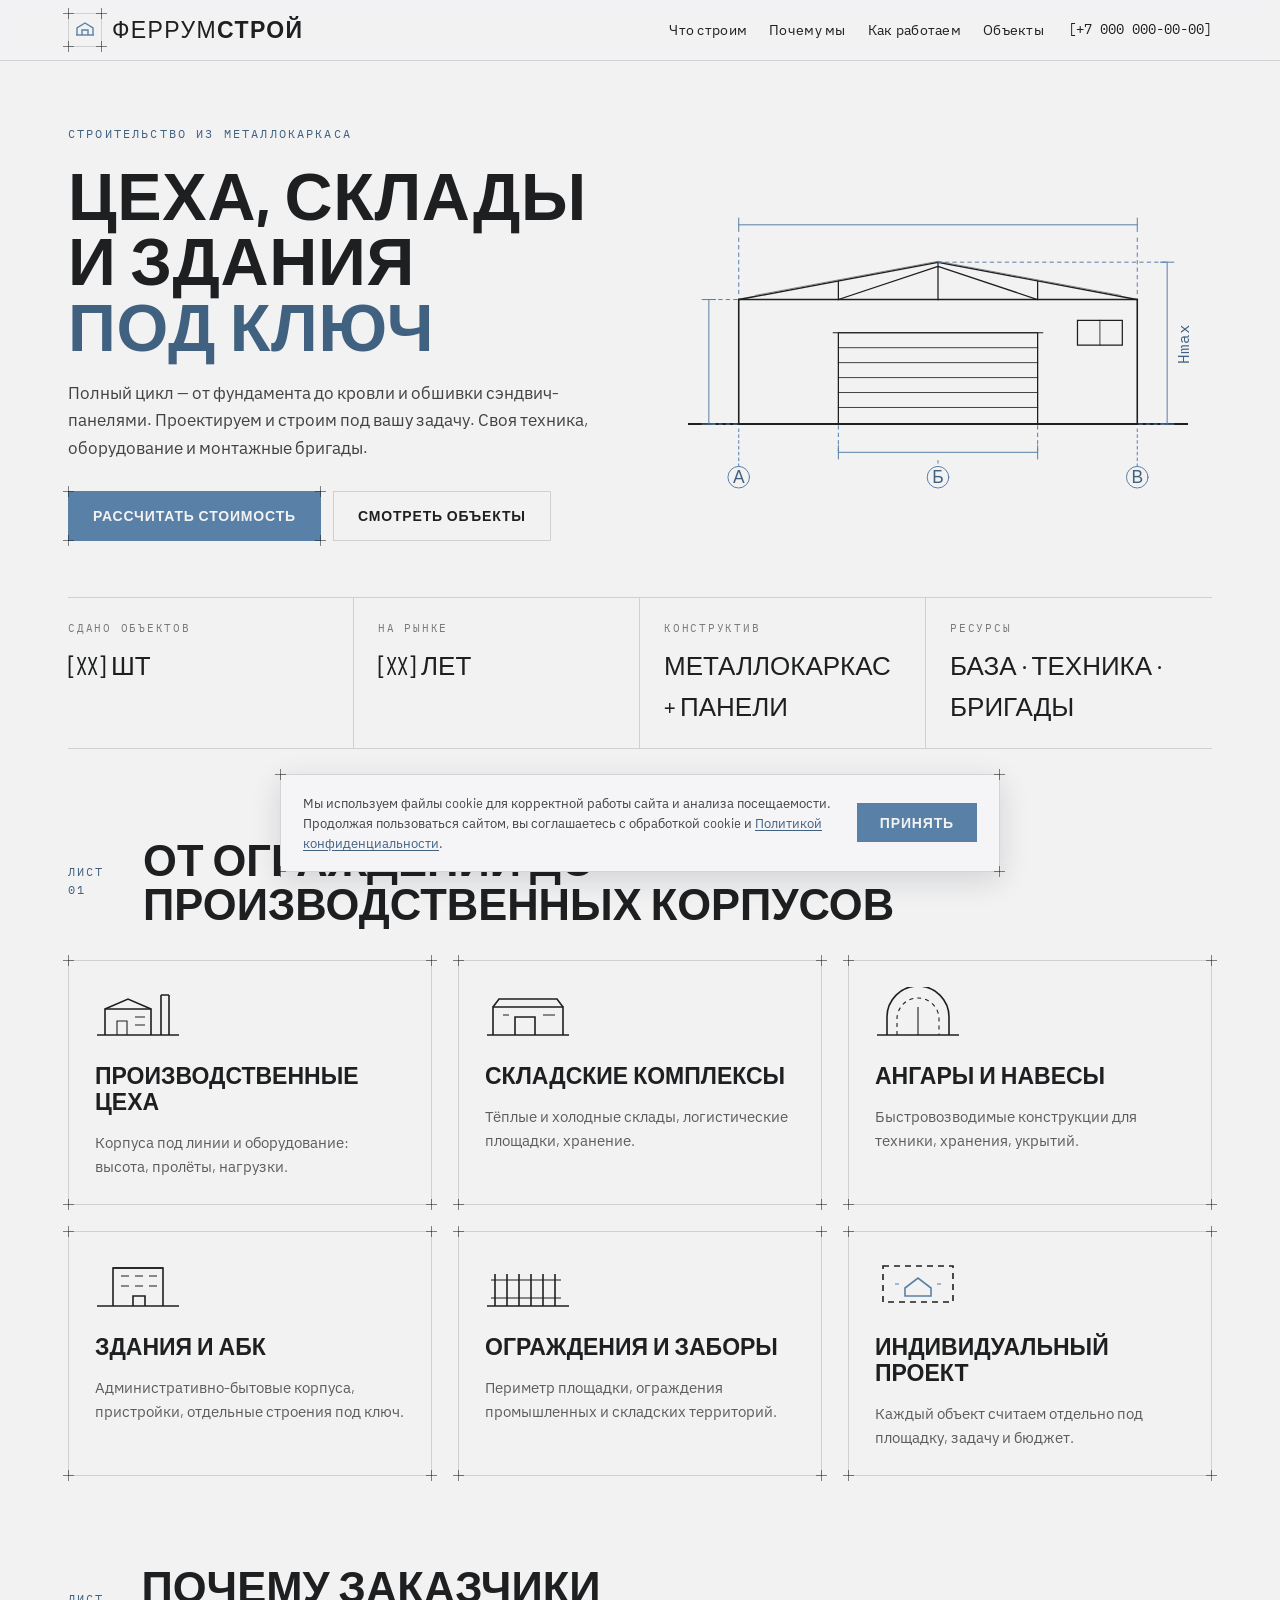
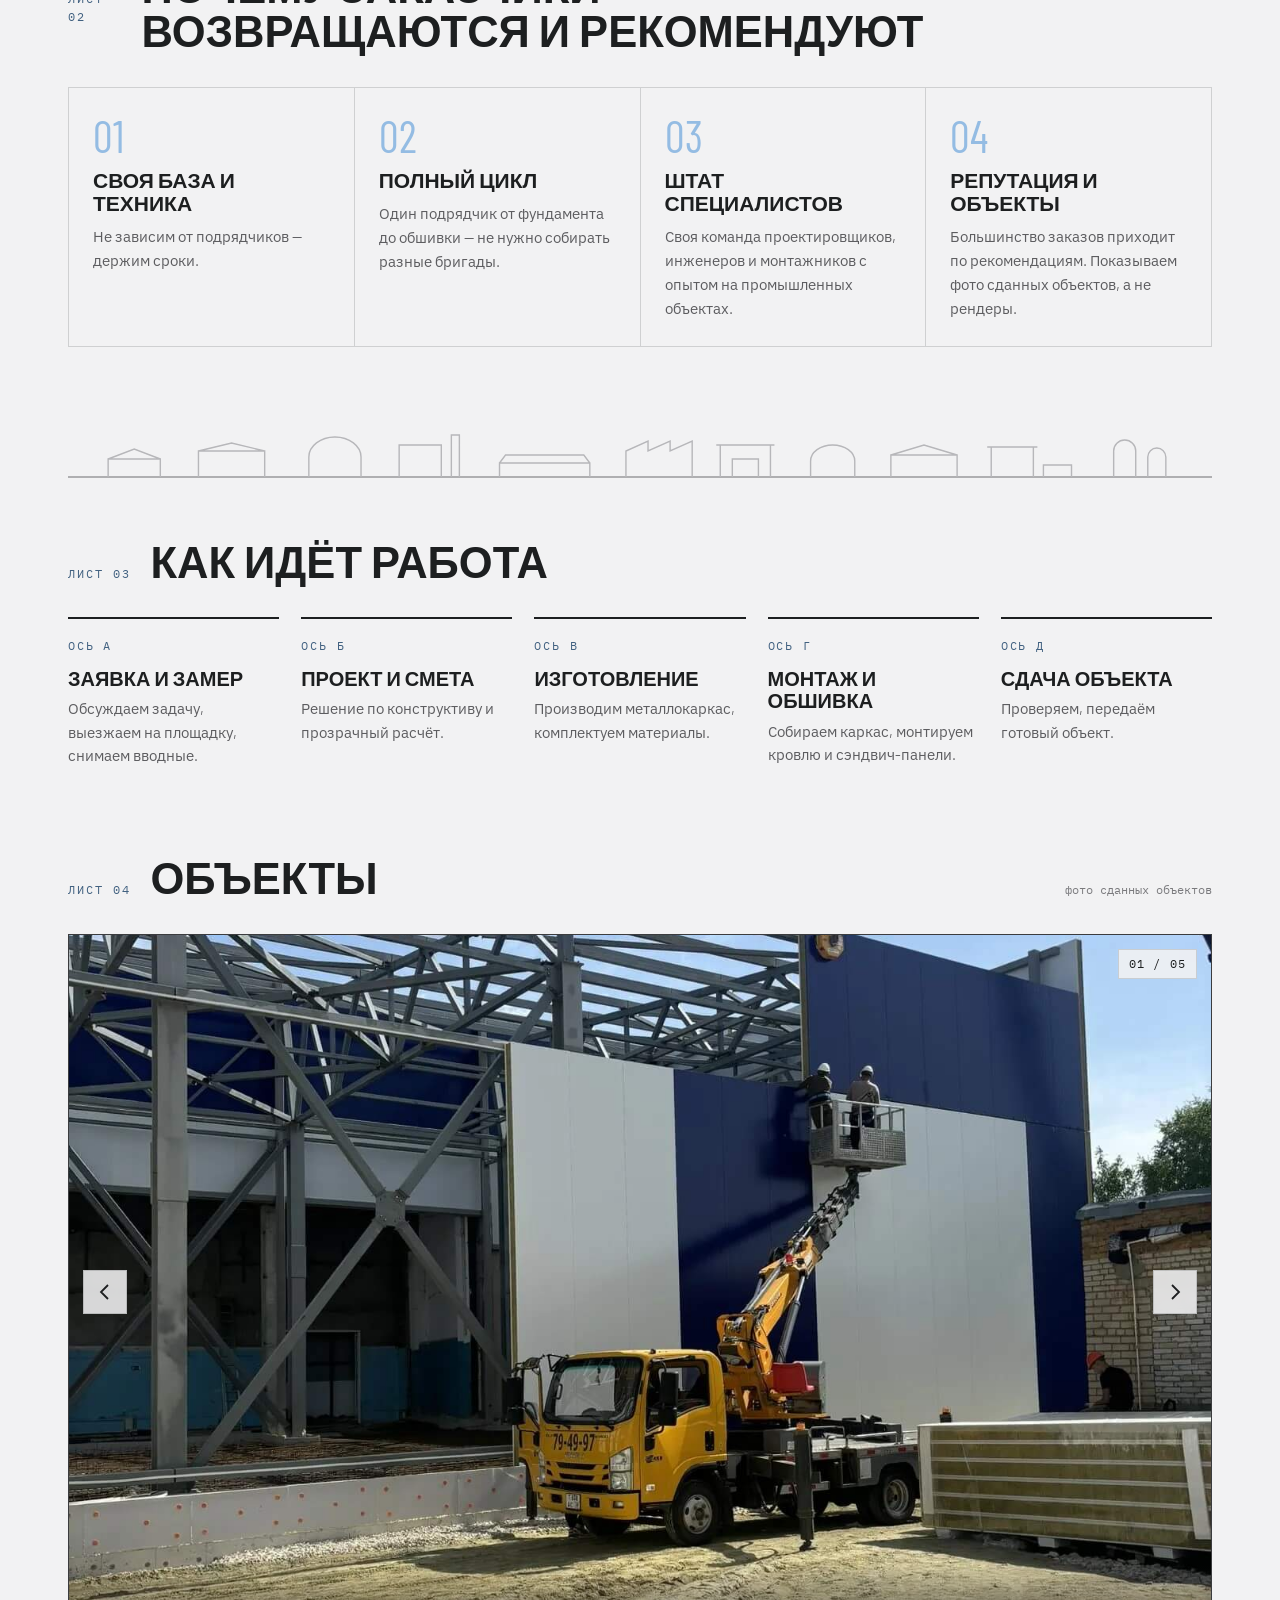
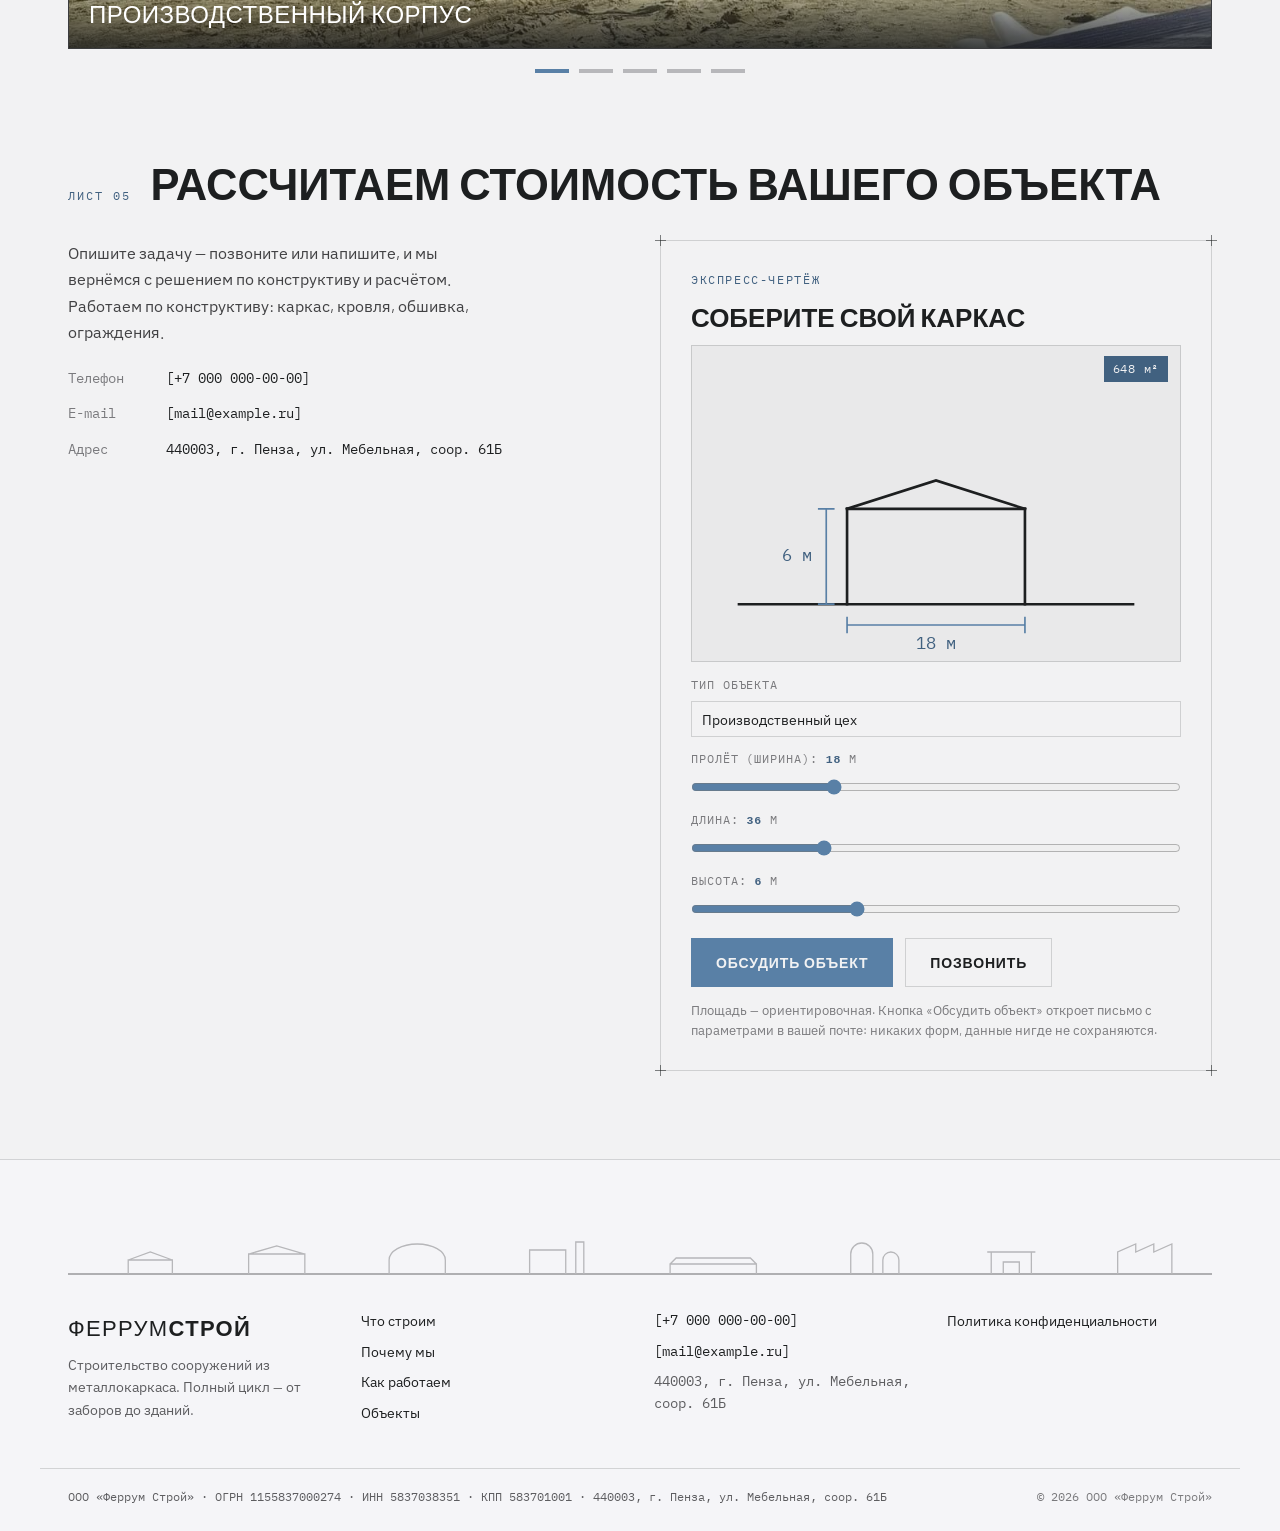
==== commit c2e9bb0e: "Заменить контактную карточку интерактивным «экспресс-чертежом» Вместо плоского блока — конфигуратор " ====
--- a/index.html
+++ b/index.html
@@ -352,16 +352,47 @@
         <div class="request-contacts-row"><span class="request-contacts-label">Адрес</span><span>440003, г. Пенза, ул. Мебельная, соор. 61Б</span></div>
       </div>
     </div>
-    <div class="contact-card blueprint">
-      <i class="corner tl"></i><i class="corner tr"></i><i class="corner bl"></i><i class="corner br"></i>
-      <p class="contact-card-kicker">Заявка и расчёт</p>
-      <h3 class="contact-card-title">Обсудим ваш объект</h3>
-      <p class="contact-card-text">Позвоните или напишите — уточним вводные по площадке, посчитаем стоимость и предложим решение по конструктиву. Отвечаем по будням, выезд на объект по договорённости.</p>
+    <div class="contact-card blueprint" data-config>
+      <i class="corner tl"></i><i class="corner tr"></i><i class="corner bl"></i><i class="corner br"></i>
+      <p class="contact-card-kicker">Экспресс-чертёж</p>
+      <h3 class="contact-card-title">Соберите свой каркас</h3>
+
+      <div class="config-stage">
+        <svg class="config-svg" viewBox="0 0 320 210" width="100%" role="img" aria-label="Схема каркаса по заданным размерам" data-config-svg></svg>
+        <span class="config-area" data-config-area>— м²</span>
+      </div>
+
+      <div class="config-controls">
+        <label class="config-field">
+          <span class="config-label">Тип объекта</span>
+          <select class="config-select" data-config-type>
+            <option>Производственный цех</option>
+            <option>Складской комплекс</option>
+            <option>Ангар / навес</option>
+            <option>Здание / АБК</option>
+            <option>Ограждение</option>
+            <option>Индивидуальный проект</option>
+          </select>
+        </label>
+        <label class="config-field">
+          <span class="config-label">Пролёт (ширина): <b data-config-w-val>18</b>&nbsp;м</span>
+          <input class="config-range" type="range" min="6" max="48" step="3" value="18" data-config-w>
+        </label>
+        <label class="config-field">
+          <span class="config-label">Длина: <b data-config-l-val>36</b>&nbsp;м</span>
+          <input class="config-range" type="range" min="6" max="120" step="6" value="36" data-config-l>
+        </label>
+        <label class="config-field">
+          <span class="config-label">Высота: <b data-config-h-val>6</b>&nbsp;м</span>
+          <input class="config-range" type="range" min="3" max="12" step="1" value="6" data-config-h>
+        </label>
+      </div>
+
       <div class="contact-card-actions">
-        <a class="btn btn-primary" href="tel:+70000000000" data-goal="call">Позвонить</a>
-        <a class="btn btn-secondary" href="mailto:mail@example.ru" data-goal="email">Написать на e-mail</a>
+        <a class="btn btn-primary" href="mailto:mail@example.ru" data-config-send data-goal="email">Обсудить объект</a>
+        <a class="btn btn-secondary" href="tel:+70000000000" data-goal="call">Позвонить</a>
       </div>
-      <p class="contact-card-note">Без форм и регистраций — связь напрямую удобным вам способом.</p>
+      <p class="contact-card-note">Площадь — ориентировочная. Кнопка «Обсудить объект» откроет письмо с параметрами в вашей почте: никаких форм, данные нигде не сохраняются.</p>
     </div>
   </div>
 </section>
--- a/styles.css
+++ b/styles.css
@@ -357,6 +357,36 @@
 .contact-card-actions { display: flex; flex-wrap: wrap; gap: 12px; margin-top: 4px; }
 .contact-card-note { margin: 0; font-size: 12.5px; line-height: 1.55; color: var(--color-neutral-600); }
 
+/* — интерактивный «экспресс-чертёж» — */
+.config-stage {
+  position: relative; padding: 14px 22px 10px;
+  background: var(--color-surface); border: 1px solid var(--color-divider);
+}
+.config-svg { display: block; width: 100%; height: auto; overflow: visible; }
+.config-area {
+  position: absolute; top: 10px; right: 12px;
+  padding: 4px 9px; font-family: var(--font-mono); font-size: 12px; letter-spacing: 0.06em;
+  color: var(--color-bg); background: var(--color-accent-700);
+}
+.config-controls { display: grid; gap: 13px; }
+.config-field { display: grid; gap: 7px; }
+.config-label {
+  font-family: var(--font-mono); font-size: 11.5px; letter-spacing: 0.08em;
+  text-transform: uppercase; color: var(--color-neutral-600);
+}
+.config-label b { color: var(--color-accent-700); font-weight: 600; }
+.config-select {
+  width: 100%; min-height: 36px; padding: 6px 10px;
+  font-family: var(--font-body); font-size: 14px; color: var(--color-text);
+  background: transparent; border: 1px solid var(--color-divider); border-radius: 0; appearance: none;
+}
+.config-select:hover { border-color: color-mix(in srgb, var(--color-text) 45%, transparent); }
+.config-select:focus-visible { border-color: var(--color-accent); }
+.config-range {
+  width: 100%; height: 22px; margin: 0; cursor: pointer;
+  accent-color: var(--color-accent); background: transparent;
+}
+
 /* ── cookie-баннер ────────────────────────────────────────────────────── */
 .cookie-banner {
   position: fixed; z-index: 90;
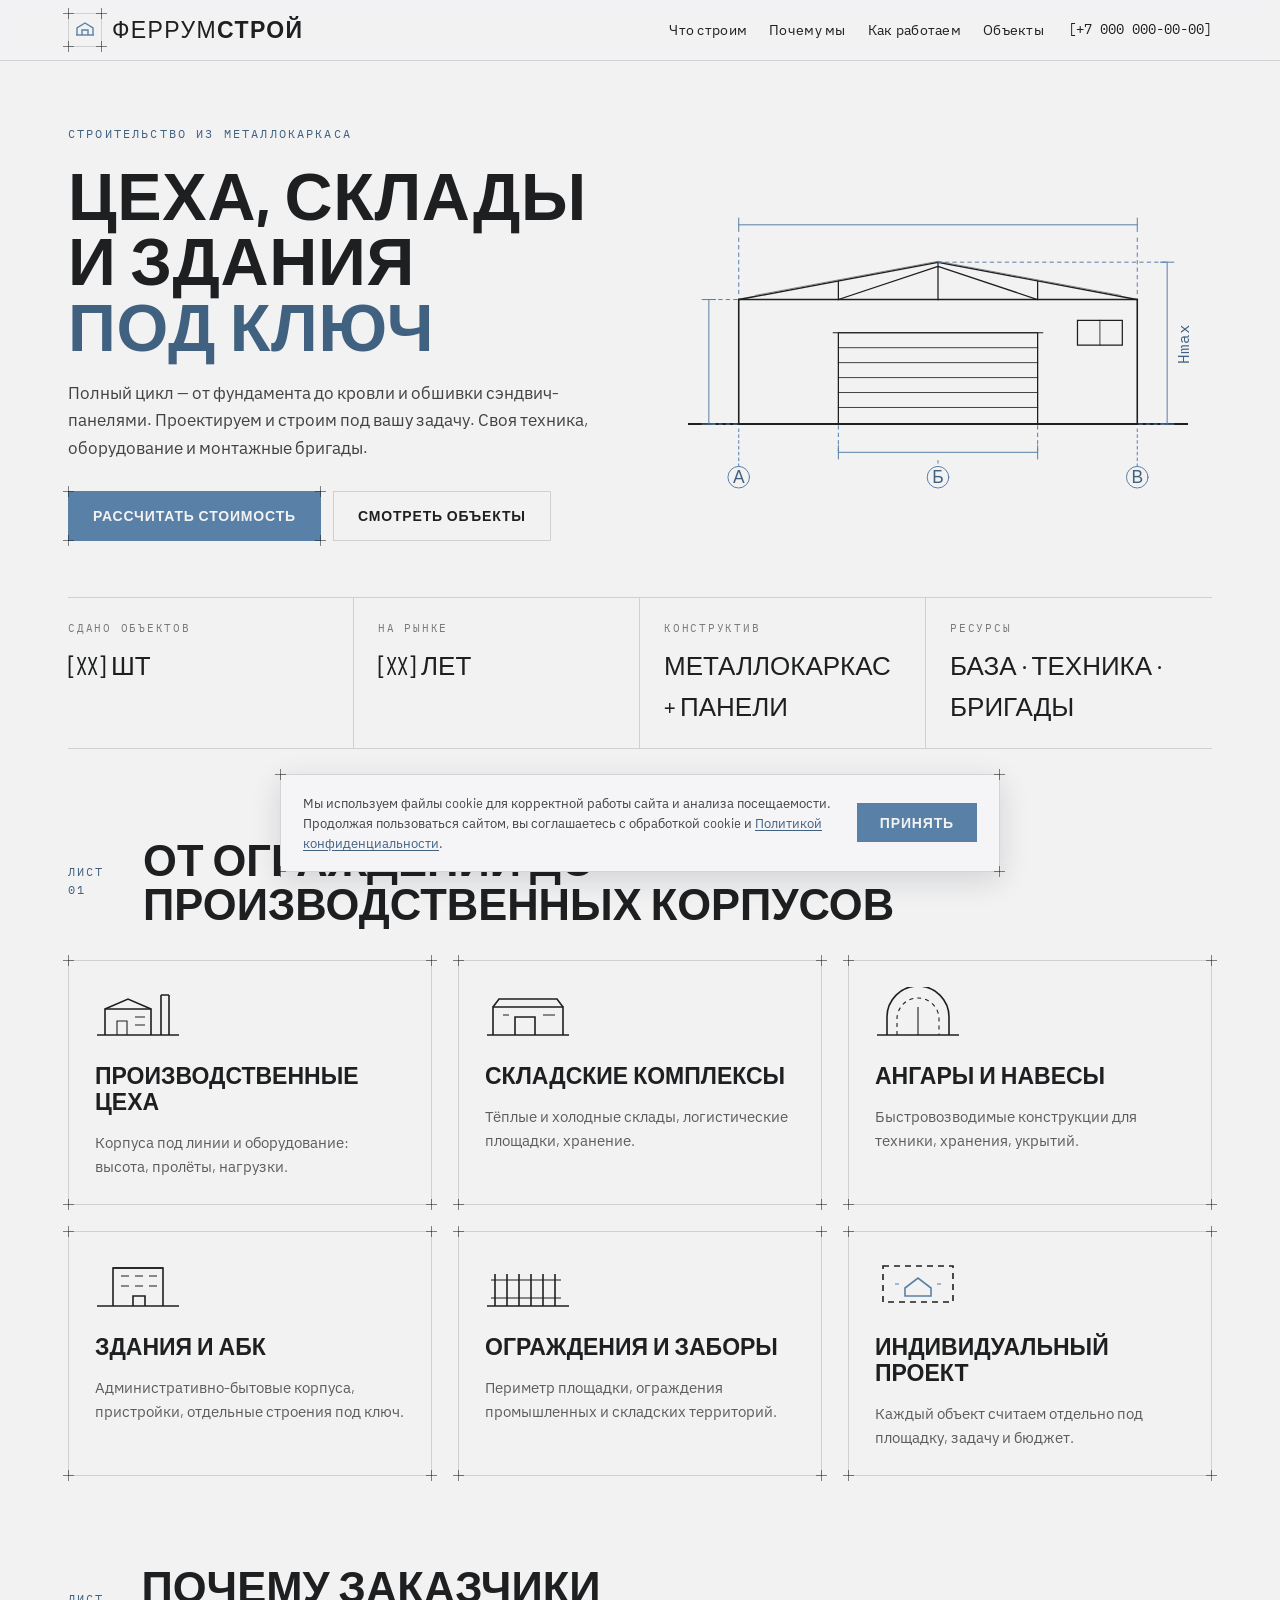
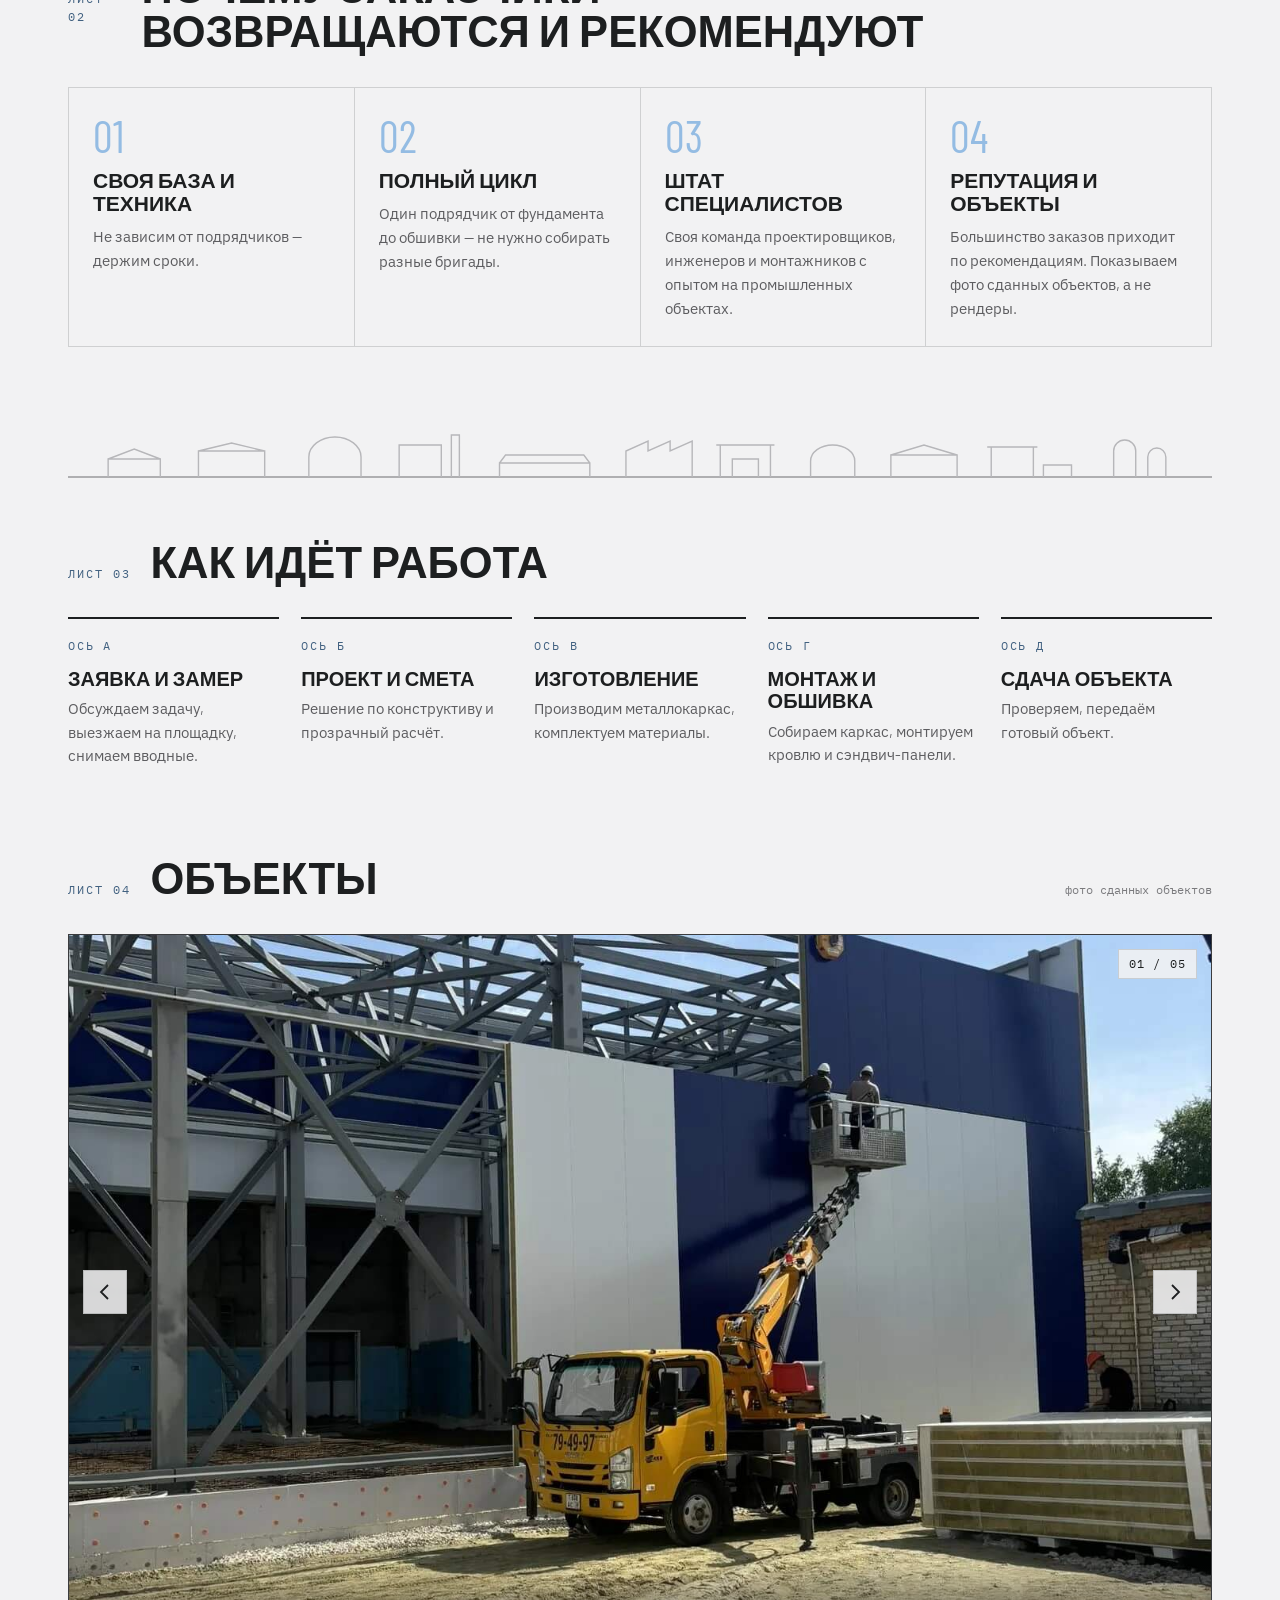
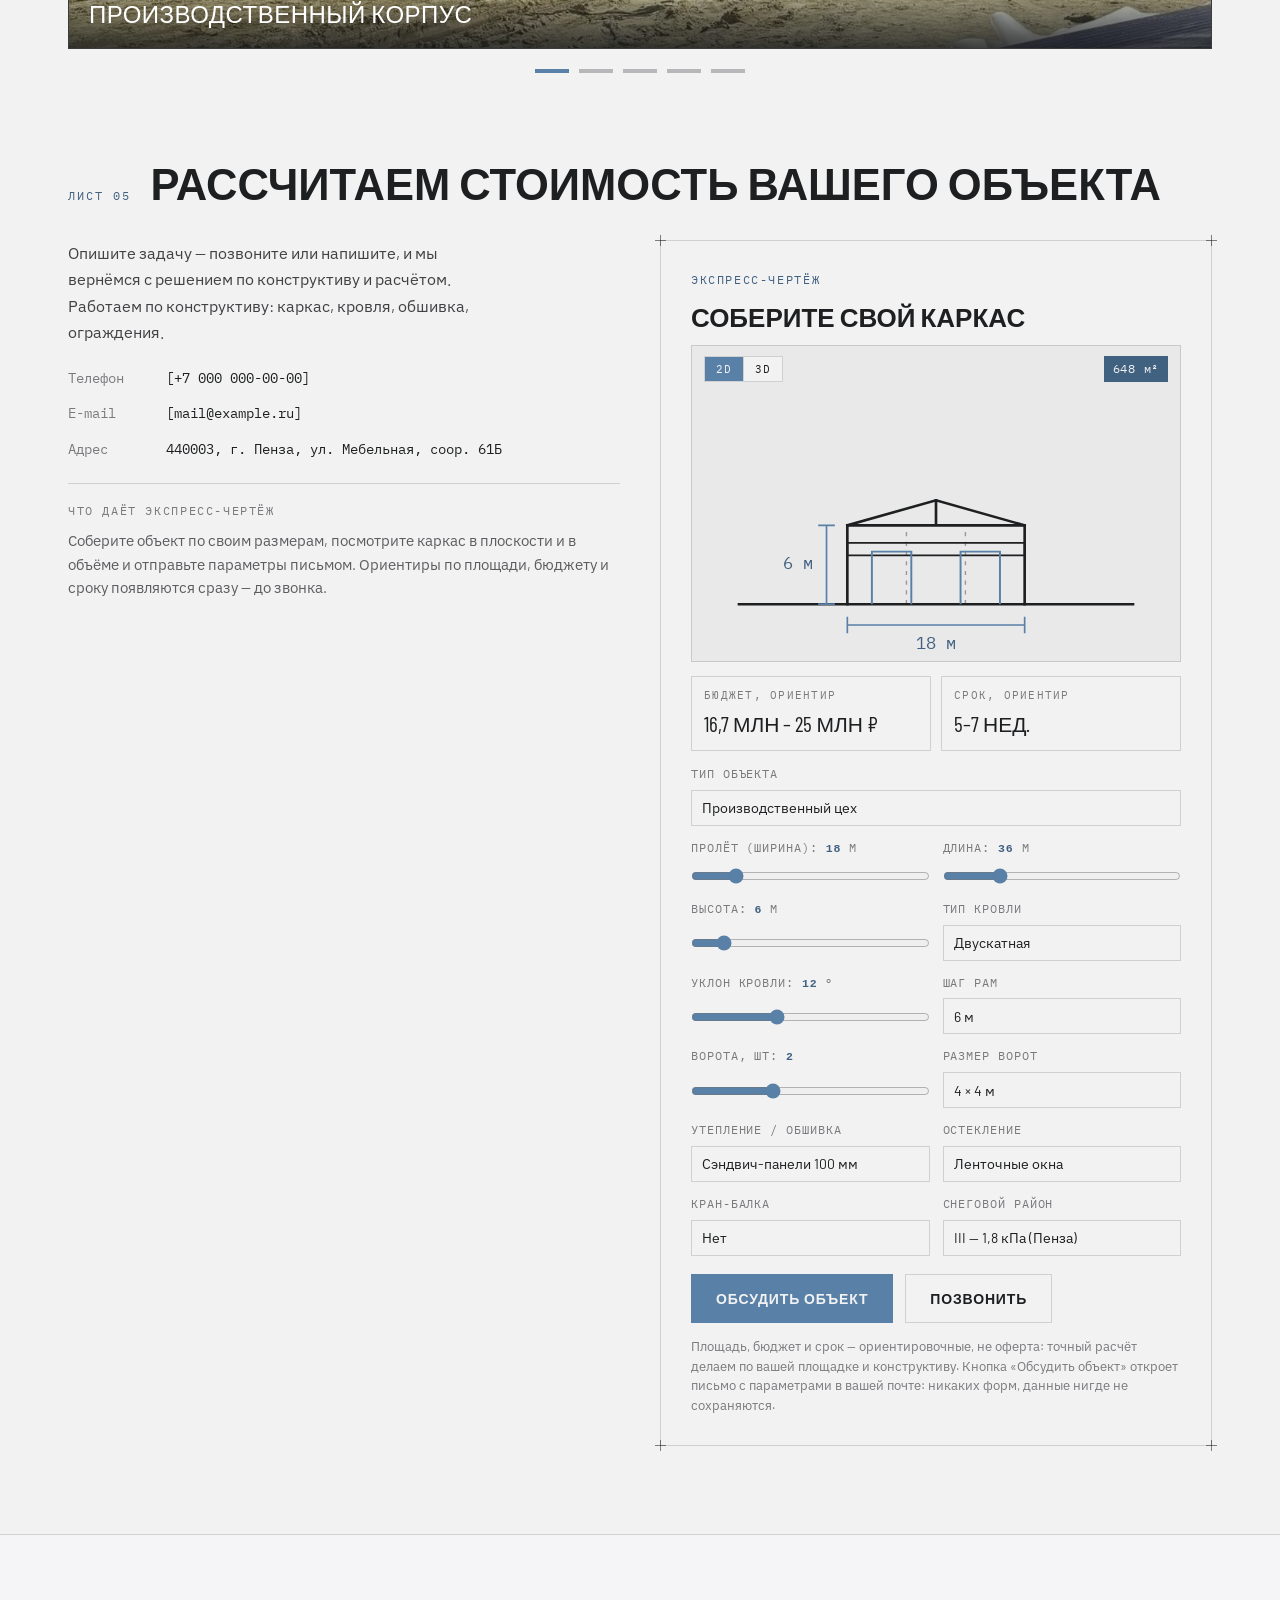
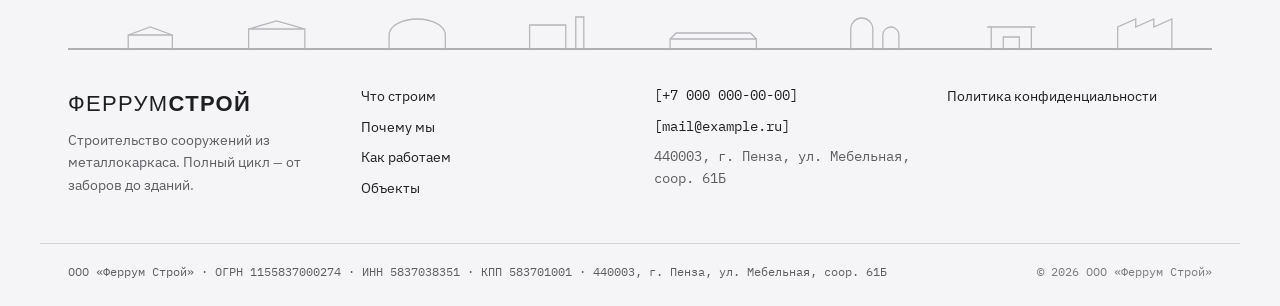
==== commit cac514d7: "Реализовать конфигуратор из Claude Design (2D/3D, смета, 7 типов) Порт дизайна «Феррум Строй — конфи" ====
--- a/index.html
+++ b/index.html
@@ -351,15 +351,41 @@
         <div class="request-contacts-row"><span class="request-contacts-label">E-mail</span><a class="link-hover" href="mailto:mail@example.ru">[mail@example.ru]</a></div>
         <div class="request-contacts-row"><span class="request-contacts-label">Адрес</span><span>440003, г. Пенза, ул. Мебельная, соор. 61Б</span></div>
       </div>
-    </div>
+      <div class="request-hint">
+        <p class="request-hint-label">Что даёт экспресс-чертёж</p>
+        <p class="request-hint-text">Соберите объект по своим размерам, посмотрите каркас в плоскости и в объёме и отправьте параметры письмом. Ориентиры по площади, бюджету и сроку появляются сразу — до звонка.</p>
+      </div>
+    </div>
+
     <div class="contact-card blueprint" data-config>
       <i class="corner tl"></i><i class="corner tr"></i><i class="corner bl"></i><i class="corner br"></i>
       <p class="contact-card-kicker">Экспресс-чертёж</p>
       <h3 class="contact-card-title">Соберите свой каркас</h3>
 
       <div class="config-stage">
-        <svg class="config-svg" viewBox="0 0 320 210" width="100%" role="img" aria-label="Схема каркаса по заданным размерам" data-config-svg></svg>
+        <div class="config-toggle">
+          <button type="button" class="config-toggle-btn is-active" data-config-view="2d">2D</button>
+          <button type="button" class="config-toggle-btn" data-config-view="3d">3D</button>
+        </div>
         <span class="config-area" data-config-area>— м²</span>
+        <div class="config-view" data-config-2d>
+          <svg class="config-svg" viewBox="0 0 320 210" width="100%" role="img" aria-label="Схема каркаса по заданным размерам" data-config-svg></svg>
+        </div>
+        <div class="config-view" data-config-3d hidden>
+          <canvas class="config-canvas" data-config-canvas></canvas>
+          <p class="config-caption">изометрия каркаса · вращение</p>
+        </div>
+      </div>
+
+      <div class="config-tiles">
+        <div class="config-tile">
+          <p class="config-tile-label">Бюджет, ориентир</p>
+          <p class="config-tile-value" data-config-price>—</p>
+        </div>
+        <div class="config-tile">
+          <p class="config-tile-label">Срок, ориентир</p>
+          <p class="config-tile-value" data-config-term>—</p>
+        </div>
       </div>
 
       <div class="config-controls">
@@ -368,31 +394,21 @@
           <select class="config-select" data-config-type>
             <option>Производственный цех</option>
             <option>Складской комплекс</option>
-            <option>Ангар / навес</option>
+            <option>Ангар арочный</option>
+            <option>Навес</option>
             <option>Здание / АБК</option>
             <option>Ограждение</option>
             <option>Индивидуальный проект</option>
           </select>
         </label>
-        <label class="config-field">
-          <span class="config-label">Пролёт (ширина): <b data-config-w-val>18</b>&nbsp;м</span>
-          <input class="config-range" type="range" min="6" max="48" step="3" value="18" data-config-w>
-        </label>
-        <label class="config-field">
-          <span class="config-label">Длина: <b data-config-l-val>36</b>&nbsp;м</span>
-          <input class="config-range" type="range" min="6" max="120" step="6" value="36" data-config-l>
-        </label>
-        <label class="config-field">
-          <span class="config-label">Высота: <b data-config-h-val>6</b>&nbsp;м</span>
-          <input class="config-range" type="range" min="3" max="12" step="1" value="6" data-config-h>
-        </label>
+        <div class="config-grid" data-config-fields></div>
       </div>
 
       <div class="contact-card-actions">
         <a class="btn btn-primary" href="mailto:mail@example.ru" data-config-send data-goal="email">Обсудить объект</a>
         <a class="btn btn-secondary" href="tel:+70000000000" data-goal="call">Позвонить</a>
       </div>
-      <p class="contact-card-note">Площадь — ориентировочная. Кнопка «Обсудить объект» откроет письмо с параметрами в вашей почте: никаких форм, данные нигде не сохраняются.</p>
+      <p class="contact-card-note">Площадь, бюджет и срок — ориентировочные, не оферта: точный расчёт делаем по вашей площадке и конструктиву. Кнопка «Обсудить объект» откроет письмо с параметрами в вашей почте: никаких форм, данные нигде не сохраняются.</p>
     </div>
   </div>
 </section>
--- a/styles.css
+++ b/styles.css
@@ -386,6 +386,46 @@
   width: 100%; height: 22px; margin: 0; cursor: pointer;
   accent-color: var(--color-accent); background: transparent;
 }
+.config-label b { color: var(--color-accent-700); font-weight: 600; }
+
+/* переключатель 2D / 3D */
+.config-toggle {
+  position: absolute; top: 10px; left: 12px; z-index: 2;
+  display: flex; border: 1px solid var(--color-divider); background: var(--color-bg);
+}
+.config-toggle-btn {
+  padding: 5px 11px; cursor: pointer; border: none; background: transparent;
+  font-family: var(--font-mono); font-size: 11px; letter-spacing: 0.1em; color: var(--color-text);
+}
+.config-toggle-btn + .config-toggle-btn { border-left: 1px solid var(--color-divider); }
+.config-toggle-btn.is-active { background: var(--color-accent); color: var(--color-bg); }
+
+.config-view { position: relative; }
+.config-canvas { display: block; width: 100%; height: 210px; }
+.config-caption {
+  margin: 0; text-align: center;
+  font-family: var(--font-mono); font-size: 10.5px; letter-spacing: 0.08em; color: var(--color-neutral-600);
+}
+
+/* плитки «бюджет» и «срок» */
+.config-tiles { display: grid; grid-template-columns: repeat(auto-fit, minmax(150px, 1fr)); gap: 10px; }
+.config-tile { border: 1px solid var(--color-divider); padding: 10px 12px; }
+.config-tile-label {
+  margin: 0 0 4px; font-family: var(--font-mono); font-size: 10.5px; letter-spacing: 0.12em;
+  text-transform: uppercase; color: var(--color-neutral-600);
+}
+.config-tile-value { margin: 0; font-family: var(--font-heading); font-size: 21px; text-transform: uppercase; }
+
+/* сетка полей конфигуратора */
+.config-grid { display: grid; grid-template-columns: repeat(auto-fit, minmax(170px, 1fr)); gap: 13px; }
+
+/* левый столбец — блок «что даёт экспресс-чертёж» */
+.request-hint { border-top: 1px solid var(--color-divider); padding-top: 18px; display: grid; gap: 10px; }
+.request-hint-label {
+  margin: 0; font-family: var(--font-mono); font-size: 11.5px; letter-spacing: 0.14em;
+  text-transform: uppercase; color: var(--color-neutral-600);
+}
+.request-hint-text { margin: 0; font-size: 14.5px; line-height: 1.6; color: var(--color-neutral-700); }
 
 /* ── cookie-баннер ────────────────────────────────────────────────────── */
 .cookie-banner {
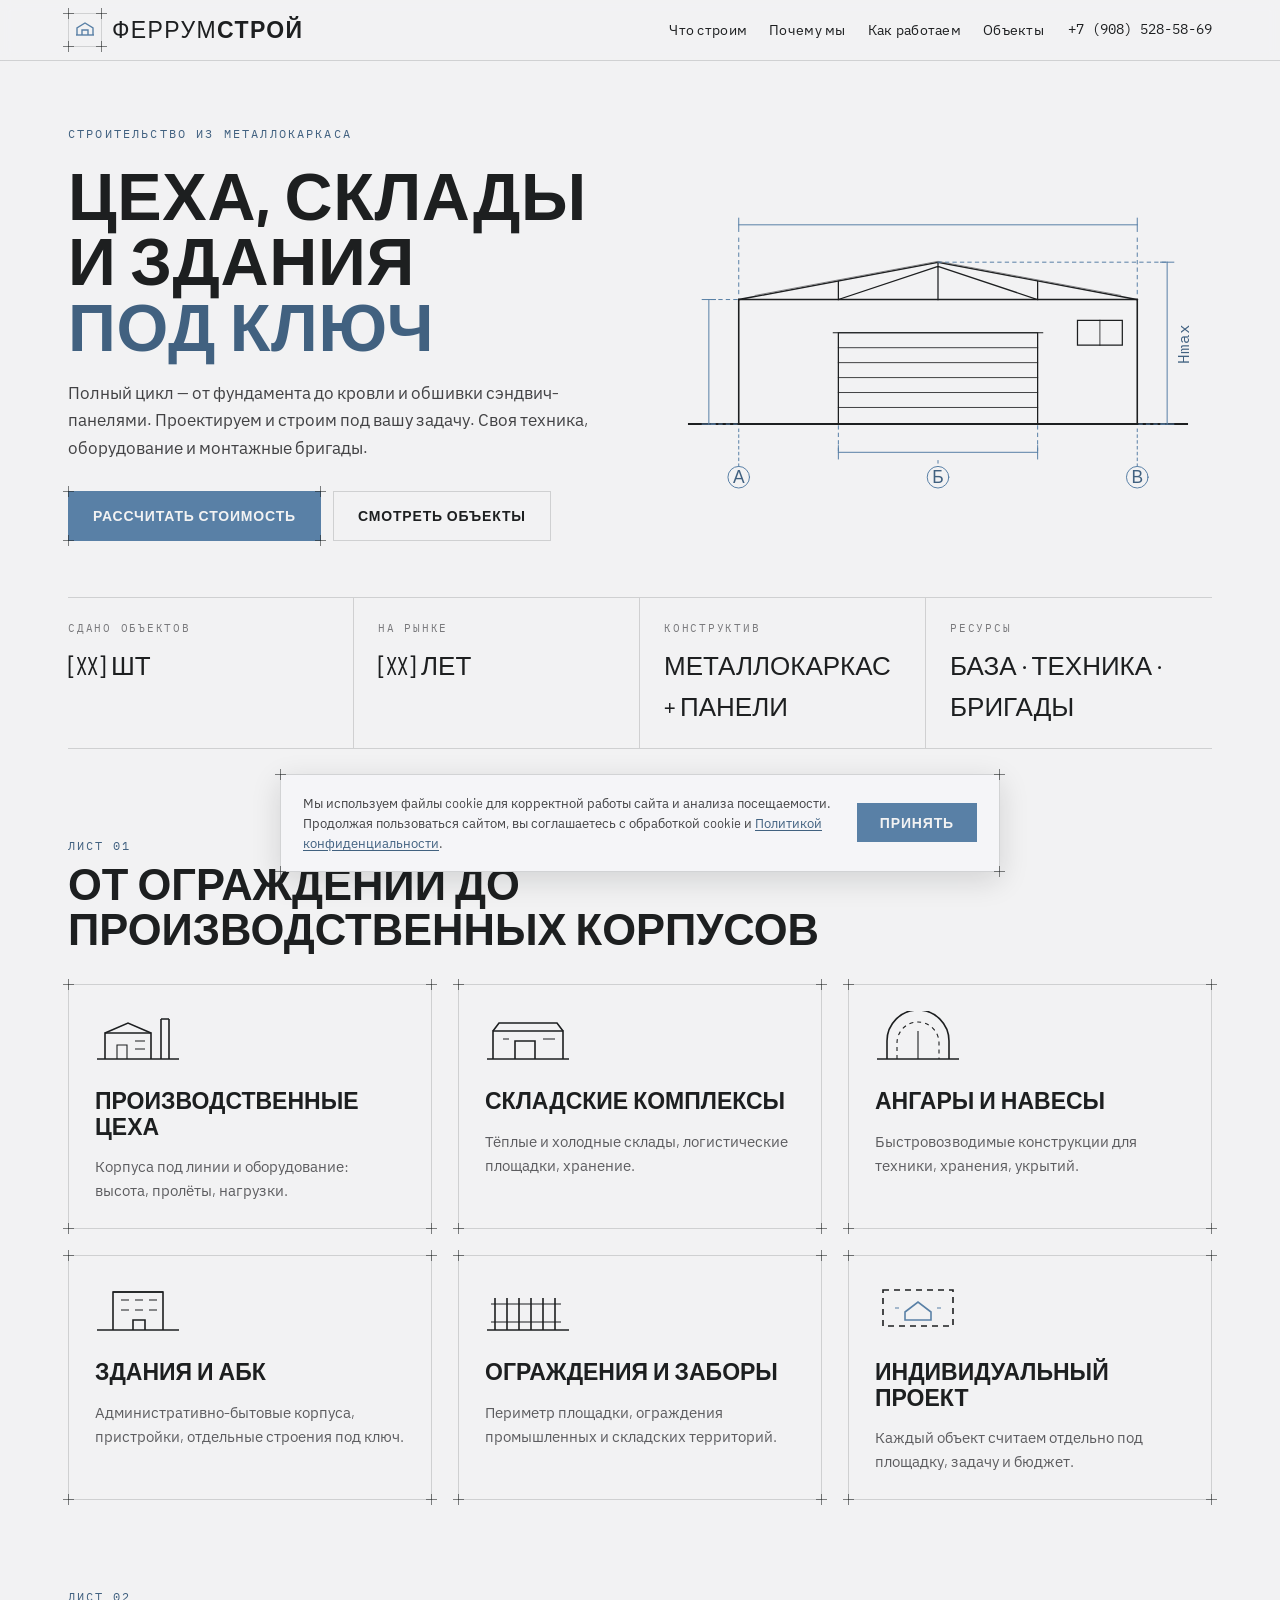
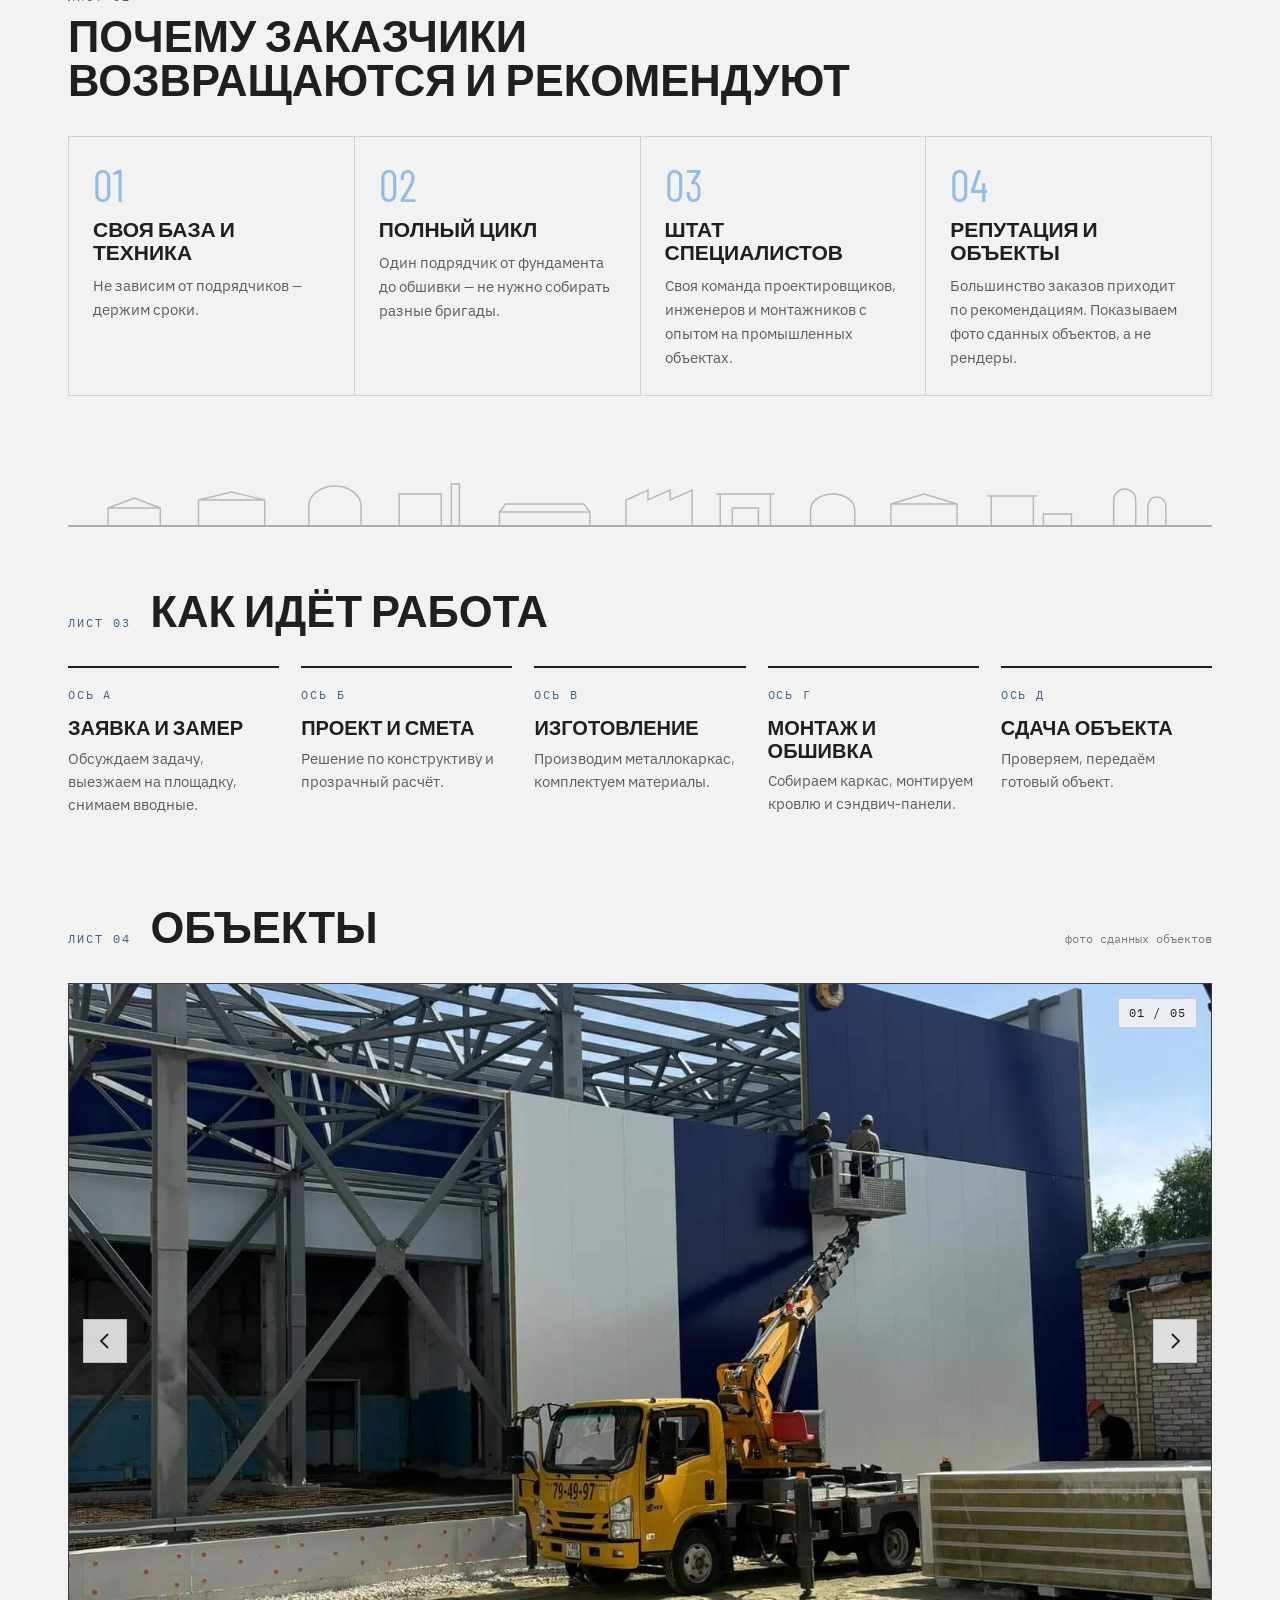
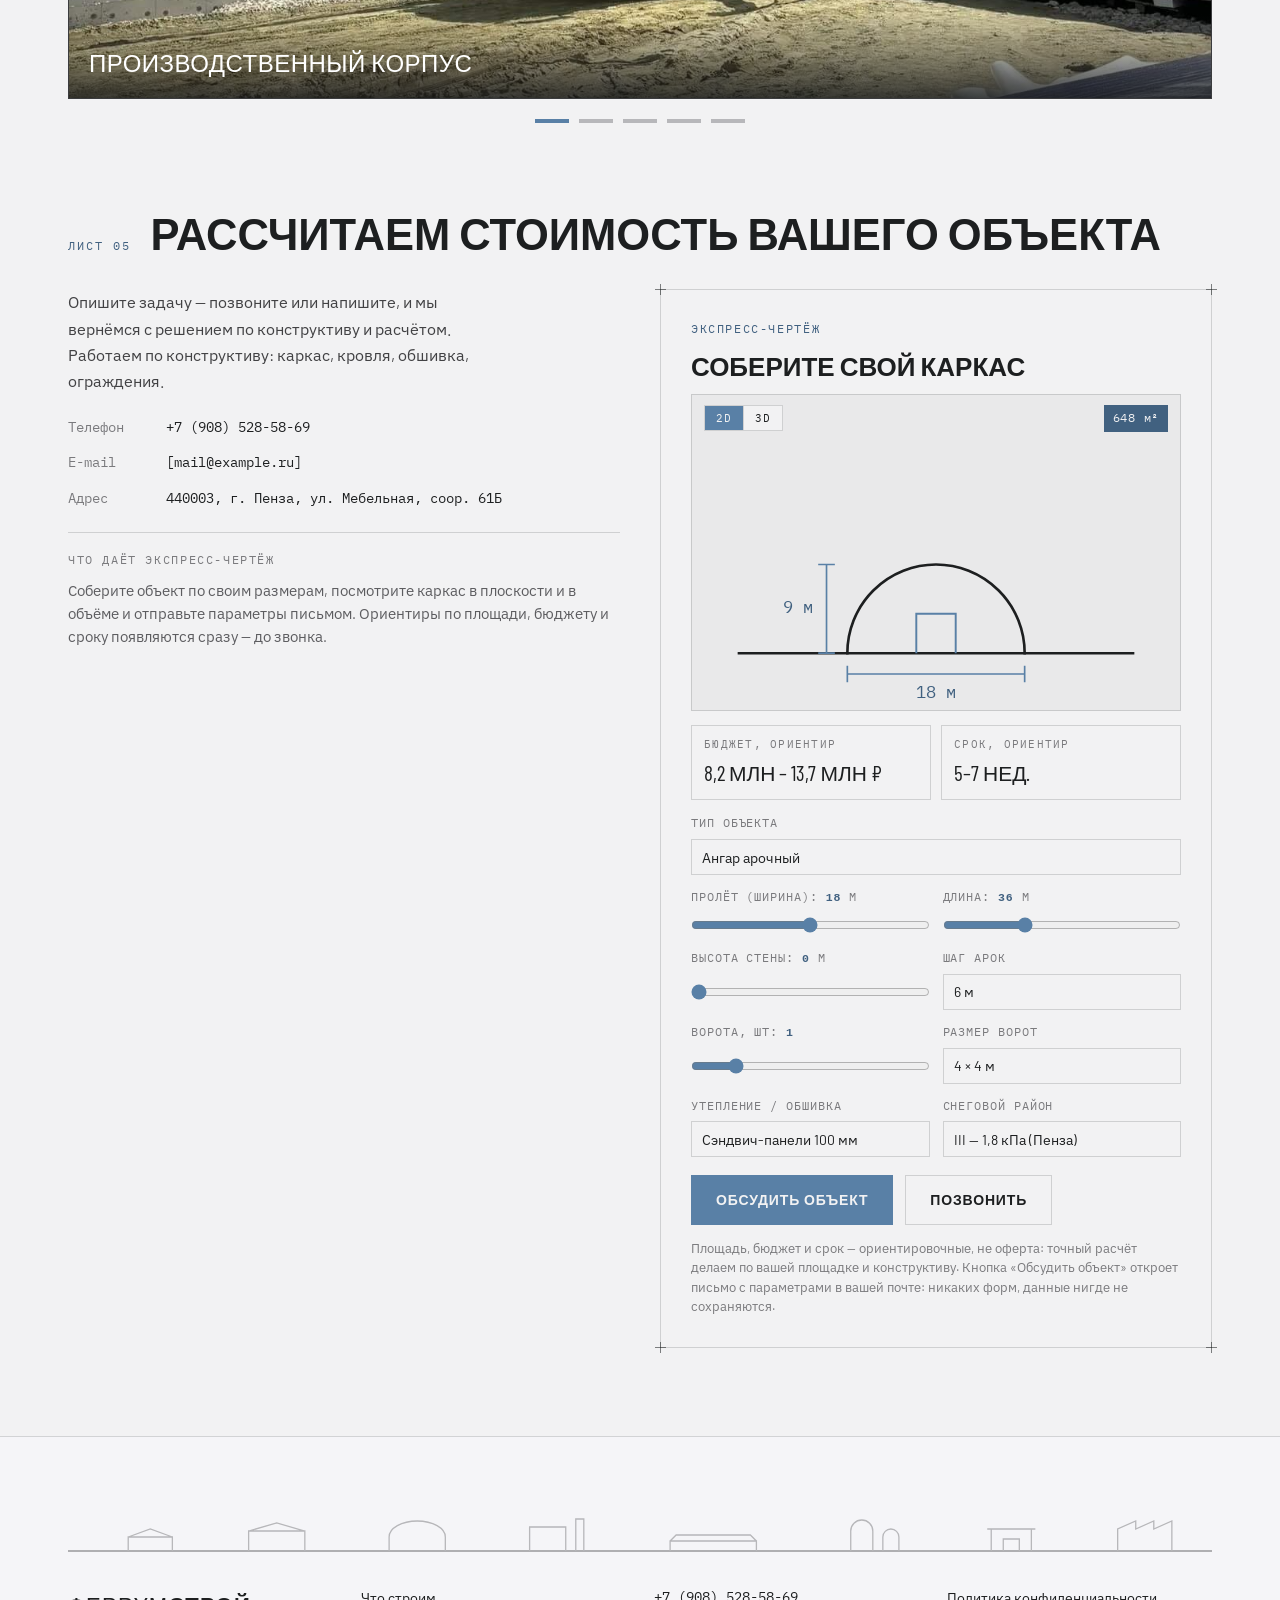
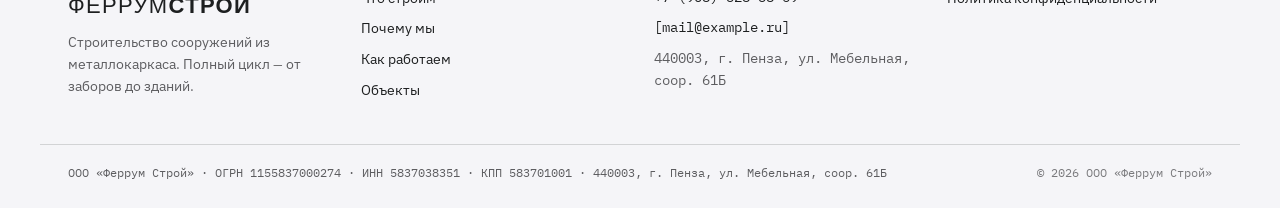
==== commit 96c5fc86: "Указать реальный телефон +7 (908) 528-58-69 Заменён телефон-заглушка на сайте и в политике конфиденц" ====
--- a/index.html
+++ b/index.html
@@ -44,7 +44,7 @@
       <a class="link-hover" href="#process">Как работаем</a>
       <a class="link-hover" href="#objects">Объекты</a>
     </nav>
-    <a class="header-phone link-hover" href="tel:+70000000000">[+7 000 000-00-00]</a>
+    <a class="header-phone link-hover" href="tel:+79085285869">+7 (908) 528-58-69</a>
   </div>
 </header>
 
@@ -347,7 +347,7 @@
     <div class="request-intro">
       <p class="request-text">Опишите задачу — позвоните или напишите, и мы вернёмся с решением по конструктиву и расчётом. Работаем по конструктиву: каркас, кровля, обшивка, ограждения.</p>
       <div class="request-contacts">
-        <div class="request-contacts-row"><span class="request-contacts-label">Телефон</span><a class="link-hover" href="tel:+70000000000">[+7 000 000-00-00]</a></div>
+        <div class="request-contacts-row"><span class="request-contacts-label">Телефон</span><a class="link-hover" href="tel:+79085285869">+7 (908) 528-58-69</a></div>
         <div class="request-contacts-row"><span class="request-contacts-label">E-mail</span><a class="link-hover" href="mailto:mail@example.ru">[mail@example.ru]</a></div>
         <div class="request-contacts-row"><span class="request-contacts-label">Адрес</span><span>440003, г. Пенза, ул. Мебельная, соор. 61Б</span></div>
       </div>
@@ -406,7 +406,7 @@
 
       <div class="contact-card-actions">
         <a class="btn btn-primary" href="mailto:mail@example.ru" data-config-send data-goal="email">Обсудить объект</a>
-        <a class="btn btn-secondary" href="tel:+70000000000" data-goal="call">Позвонить</a>
+        <a class="btn btn-secondary" href="tel:+79085285869" data-goal="call">Позвонить</a>
       </div>
       <p class="contact-card-note">Площадь, бюджет и срок — ориентировочные, не оферта: точный расчёт делаем по вашей площадке и конструктиву. Кнопка «Обсудить объект» откроет письмо с параметрами в вашей почте: никаких форм, данные нигде не сохраняются.</p>
     </div>
@@ -439,7 +439,7 @@
       <a class="link-hover" href="#objects">Объекты</a>
     </nav>
     <div class="footer-contacts">
-      <a class="link-hover" href="tel:+70000000000">[+7 000 000-00-00]</a>
+      <a class="link-hover" href="tel:+79085285869">+7 (908) 528-58-69</a>
       <a class="link-hover" href="mailto:mail@example.ru">[mail@example.ru]</a>
       <span>440003, г. Пенза, ул. Мебельная, соор. 61Б</span>
     </div>
--- a/styles.css
+++ b/styles.css
@@ -171,11 +171,12 @@
 /* ── generic section header (ЛИСТ NN) ─────────────────────────────────── */
 .section { padding-block: clamp(48px, 9vw, 88px) 0; }
 .section--tight { padding-block: clamp(36px, 6vw, 60px) 0; }
-.section-header { display: flex; align-items: baseline; gap: 20px; margin-bottom: 34px; }
-.section-label { font-family: var(--font-mono); font-size: 12px; letter-spacing: 0.16em; color: var(--color-accent-700); }
+.section-header { display: flex; flex-wrap: wrap; align-items: baseline; gap: 6px 20px; margin-bottom: 34px; }
+.section-label { font-family: var(--font-mono); font-size: 12px; letter-spacing: 0.16em; color: var(--color-accent-700); flex: none; }
 .section-title {
   font-family: var(--font-heading); font-weight: 600; text-transform: uppercase;
   font-size: clamp(28px, 3.4vw, 44px); line-height: 1.02; text-wrap: balance;
+  min-width: 0; overflow-wrap: break-word;
 }
 .section-note { font-family: var(--font-mono); font-size: 12px; color: var(--color-neutral-600); margin-left: auto; }
 
@@ -437,6 +438,8 @@
   background: var(--color-neutral-100);
   box-shadow: 0 8px 28px rgba(20, 22, 24, 0.14);
 }
+/* атрибут hidden должен перебивать display:flex, иначе баннер не скрыть */
+.cookie-banner[hidden] { display: none; }
 .cookie-text { margin: 0; flex: 1 1 320px; font-size: 13px; line-height: 1.55; color: var(--color-neutral-800); }
 .cookie-text a { color: var(--color-accent-700); text-decoration: underline; text-underline-offset: 2px; }
 .cookie-accept { flex: none; padding: 10px 22px; }
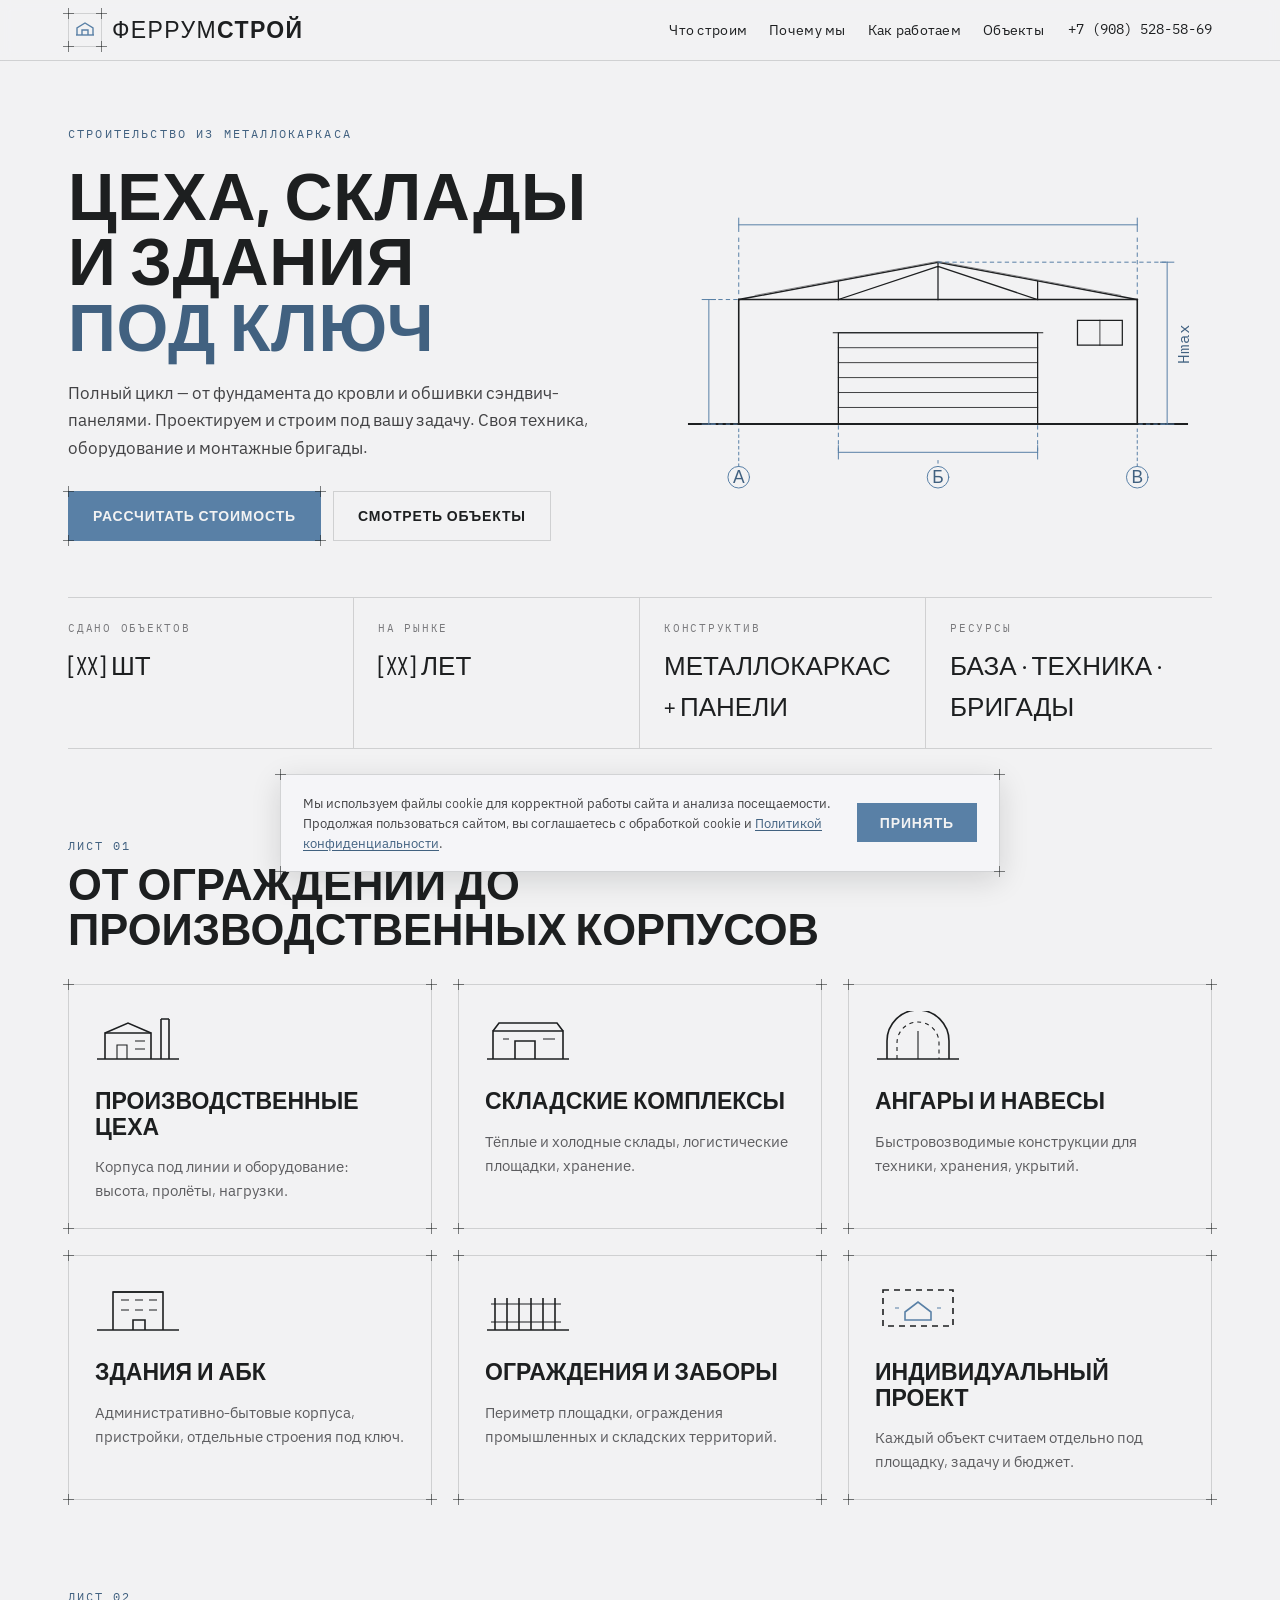
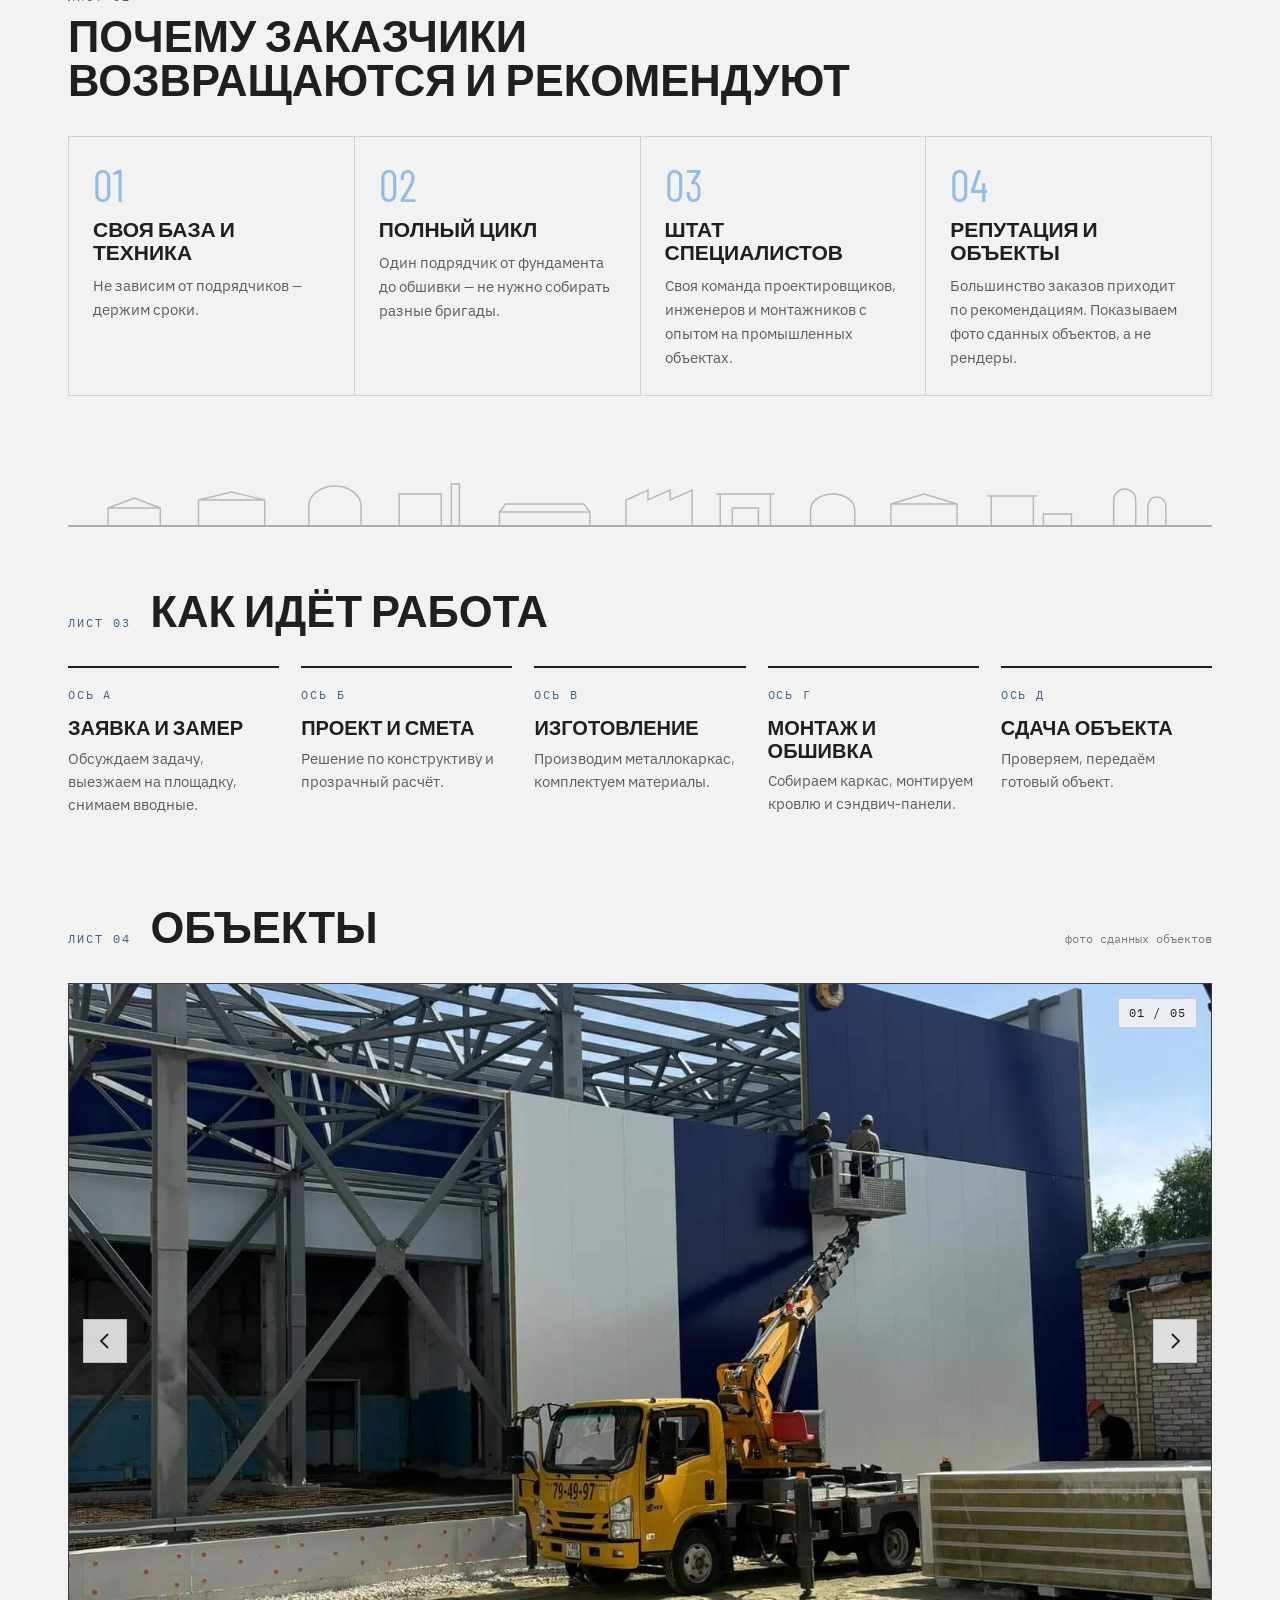
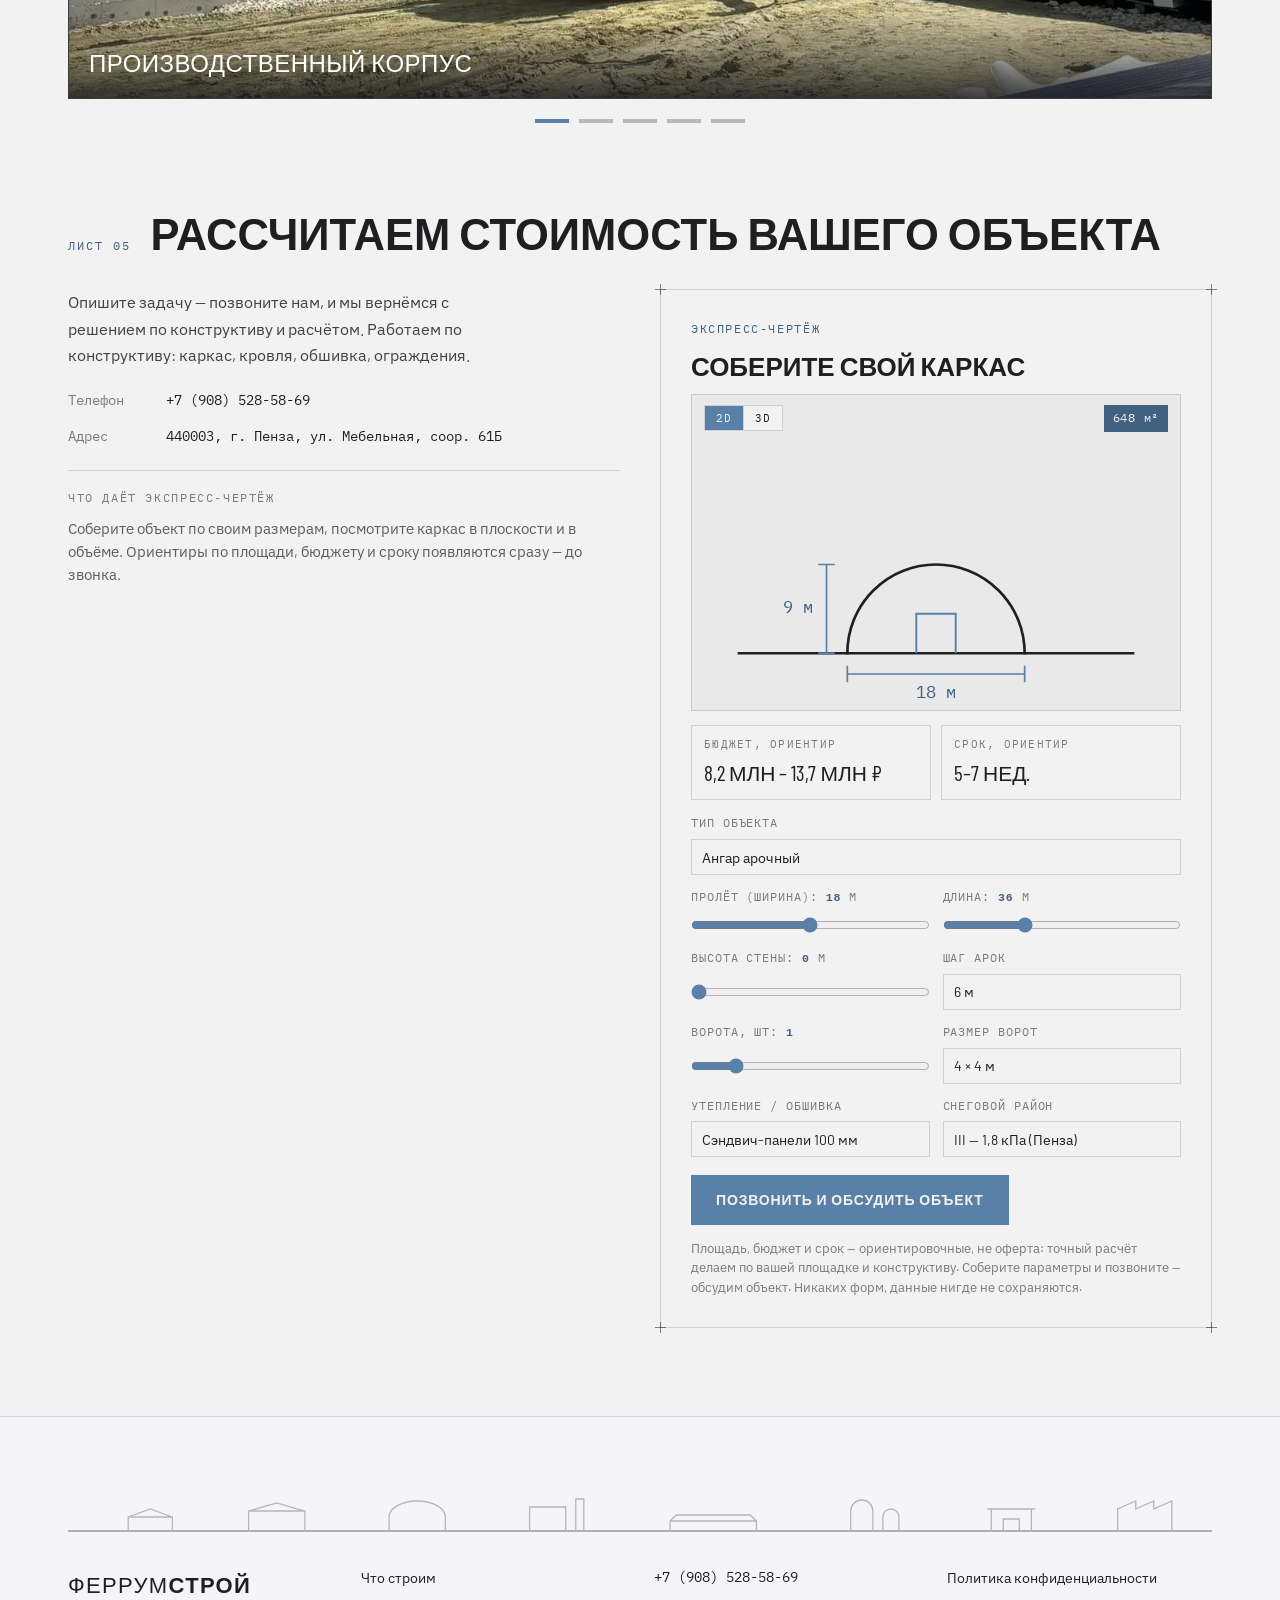
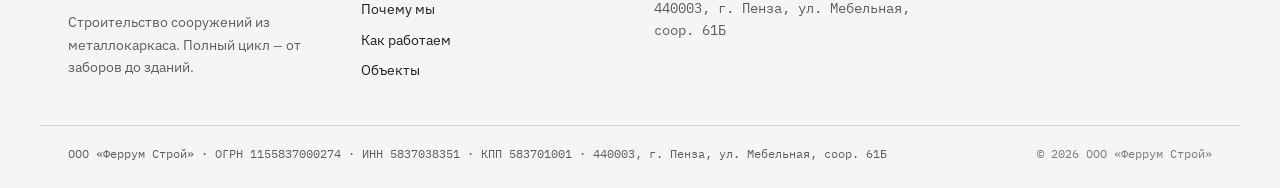
==== commit e2df7021: "Убрать e-mail и оставить единственный способ связи — телефон - Удалены поле E-mail и mailto-кнопка «" ====
--- a/index.html
+++ b/index.html
@@ -345,15 +345,14 @@
   </div>
   <div class="request-grid">
     <div class="request-intro">
-      <p class="request-text">Опишите задачу — позвоните или напишите, и мы вернёмся с решением по конструктиву и расчётом. Работаем по конструктиву: каркас, кровля, обшивка, ограждения.</p>
+      <p class="request-text">Опишите задачу — позвоните нам, и мы вернёмся с решением по конструктиву и расчётом. Работаем по конструктиву: каркас, кровля, обшивка, ограждения.</p>
       <div class="request-contacts">
         <div class="request-contacts-row"><span class="request-contacts-label">Телефон</span><a class="link-hover" href="tel:+79085285869">+7 (908) 528-58-69</a></div>
-        <div class="request-contacts-row"><span class="request-contacts-label">E-mail</span><a class="link-hover" href="mailto:mail@example.ru">[mail@example.ru]</a></div>
         <div class="request-contacts-row"><span class="request-contacts-label">Адрес</span><span>440003, г. Пенза, ул. Мебельная, соор. 61Б</span></div>
       </div>
       <div class="request-hint">
         <p class="request-hint-label">Что даёт экспресс-чертёж</p>
-        <p class="request-hint-text">Соберите объект по своим размерам, посмотрите каркас в плоскости и в объёме и отправьте параметры письмом. Ориентиры по площади, бюджету и сроку появляются сразу — до звонка.</p>
+        <p class="request-hint-text">Соберите объект по своим размерам, посмотрите каркас в плоскости и в объёме. Ориентиры по площади, бюджету и сроку появляются сразу — до звонка.</p>
       </div>
     </div>
 
@@ -405,10 +404,9 @@
       </div>
 
       <div class="contact-card-actions">
-        <a class="btn btn-primary" href="mailto:mail@example.ru" data-config-send data-goal="email">Обсудить объект</a>
-        <a class="btn btn-secondary" href="tel:+79085285869" data-goal="call">Позвонить</a>
-      </div>
-      <p class="contact-card-note">Площадь, бюджет и срок — ориентировочные, не оферта: точный расчёт делаем по вашей площадке и конструктиву. Кнопка «Обсудить объект» откроет письмо с параметрами в вашей почте: никаких форм, данные нигде не сохраняются.</p>
+        <a class="btn btn-primary" href="tel:+79085285869" data-goal="call">Позвонить и обсудить объект</a>
+      </div>
+      <p class="contact-card-note">Площадь, бюджет и срок — ориентировочные, не оферта: точный расчёт делаем по вашей площадке и конструктиву. Соберите параметры и позвоните — обсудим объект. Никаких форм, данные нигде не сохраняются.</p>
     </div>
   </div>
 </section>
@@ -440,7 +438,6 @@
     </nav>
     <div class="footer-contacts">
       <a class="link-hover" href="tel:+79085285869">+7 (908) 528-58-69</a>
-      <a class="link-hover" href="mailto:mail@example.ru">[mail@example.ru]</a>
       <span>440003, г. Пенза, ул. Мебельная, соор. 61Б</span>
     </div>
     <div class="footer-legal-links">
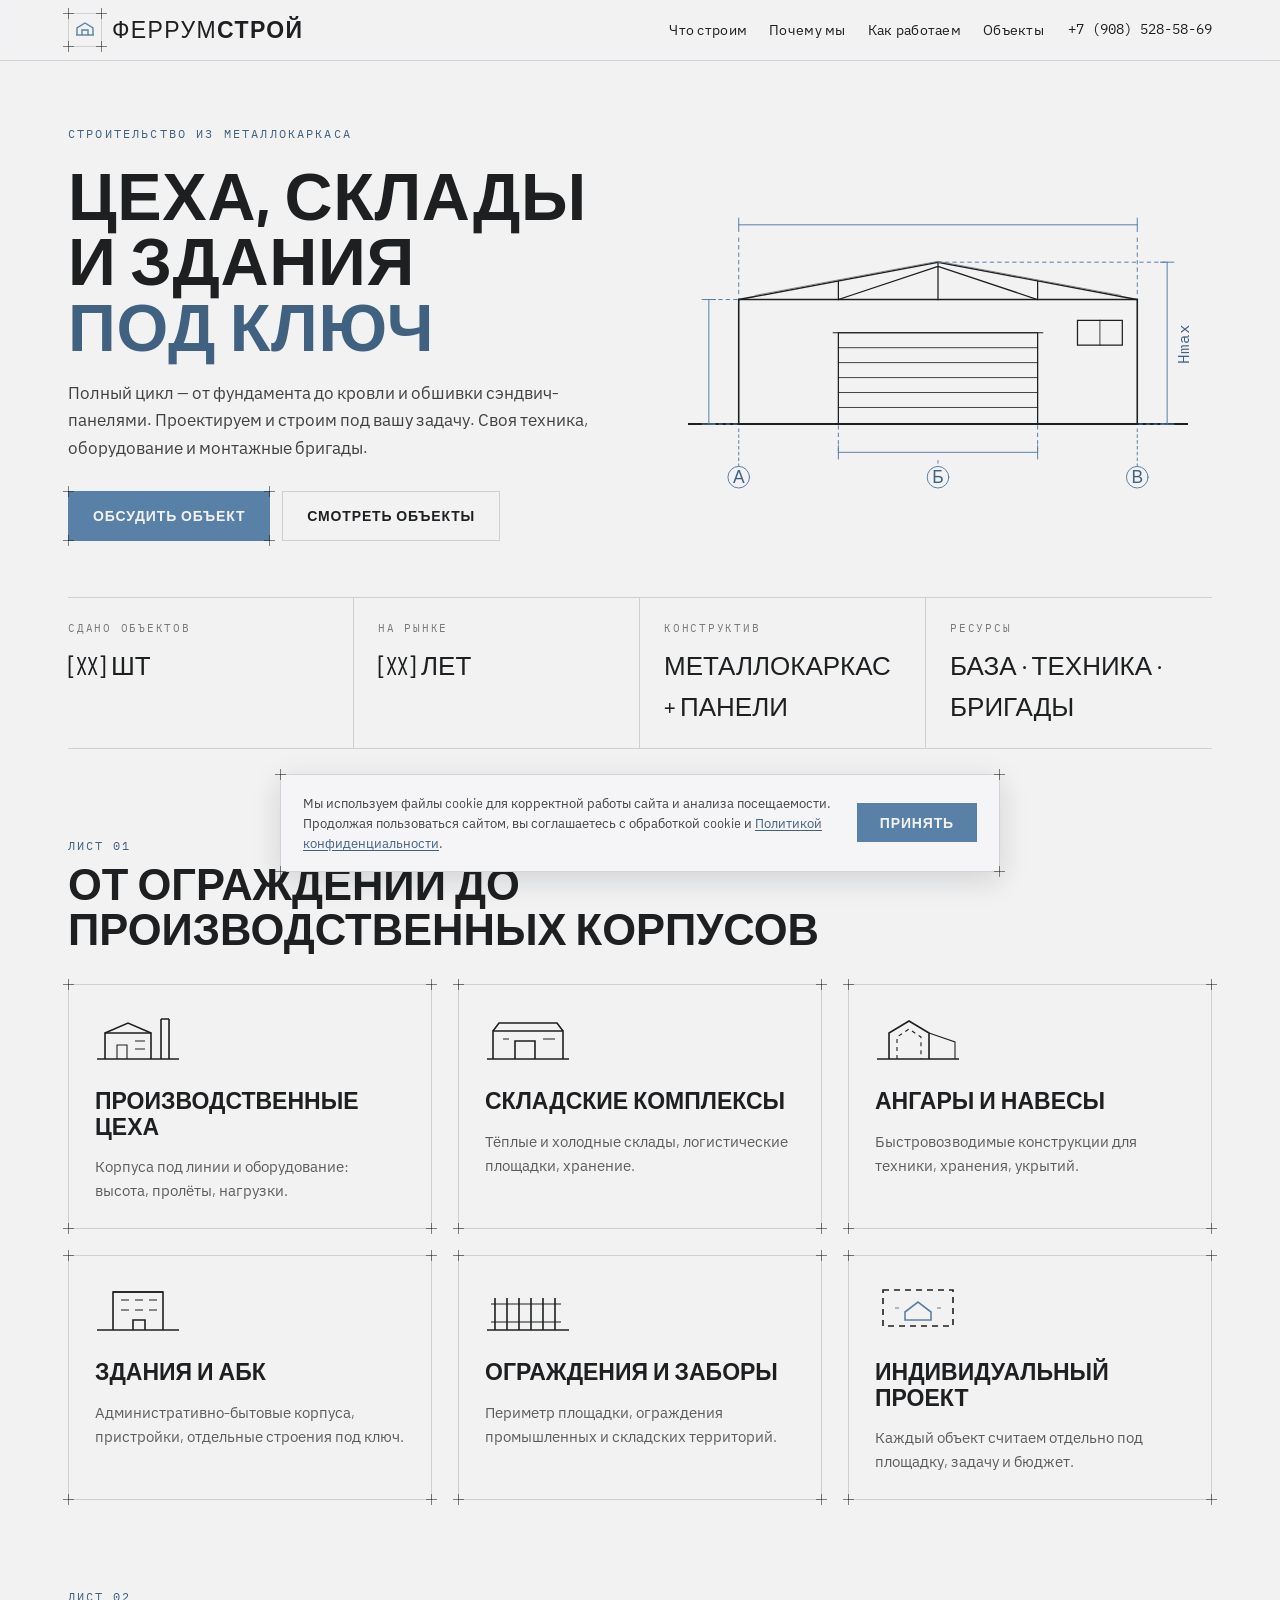
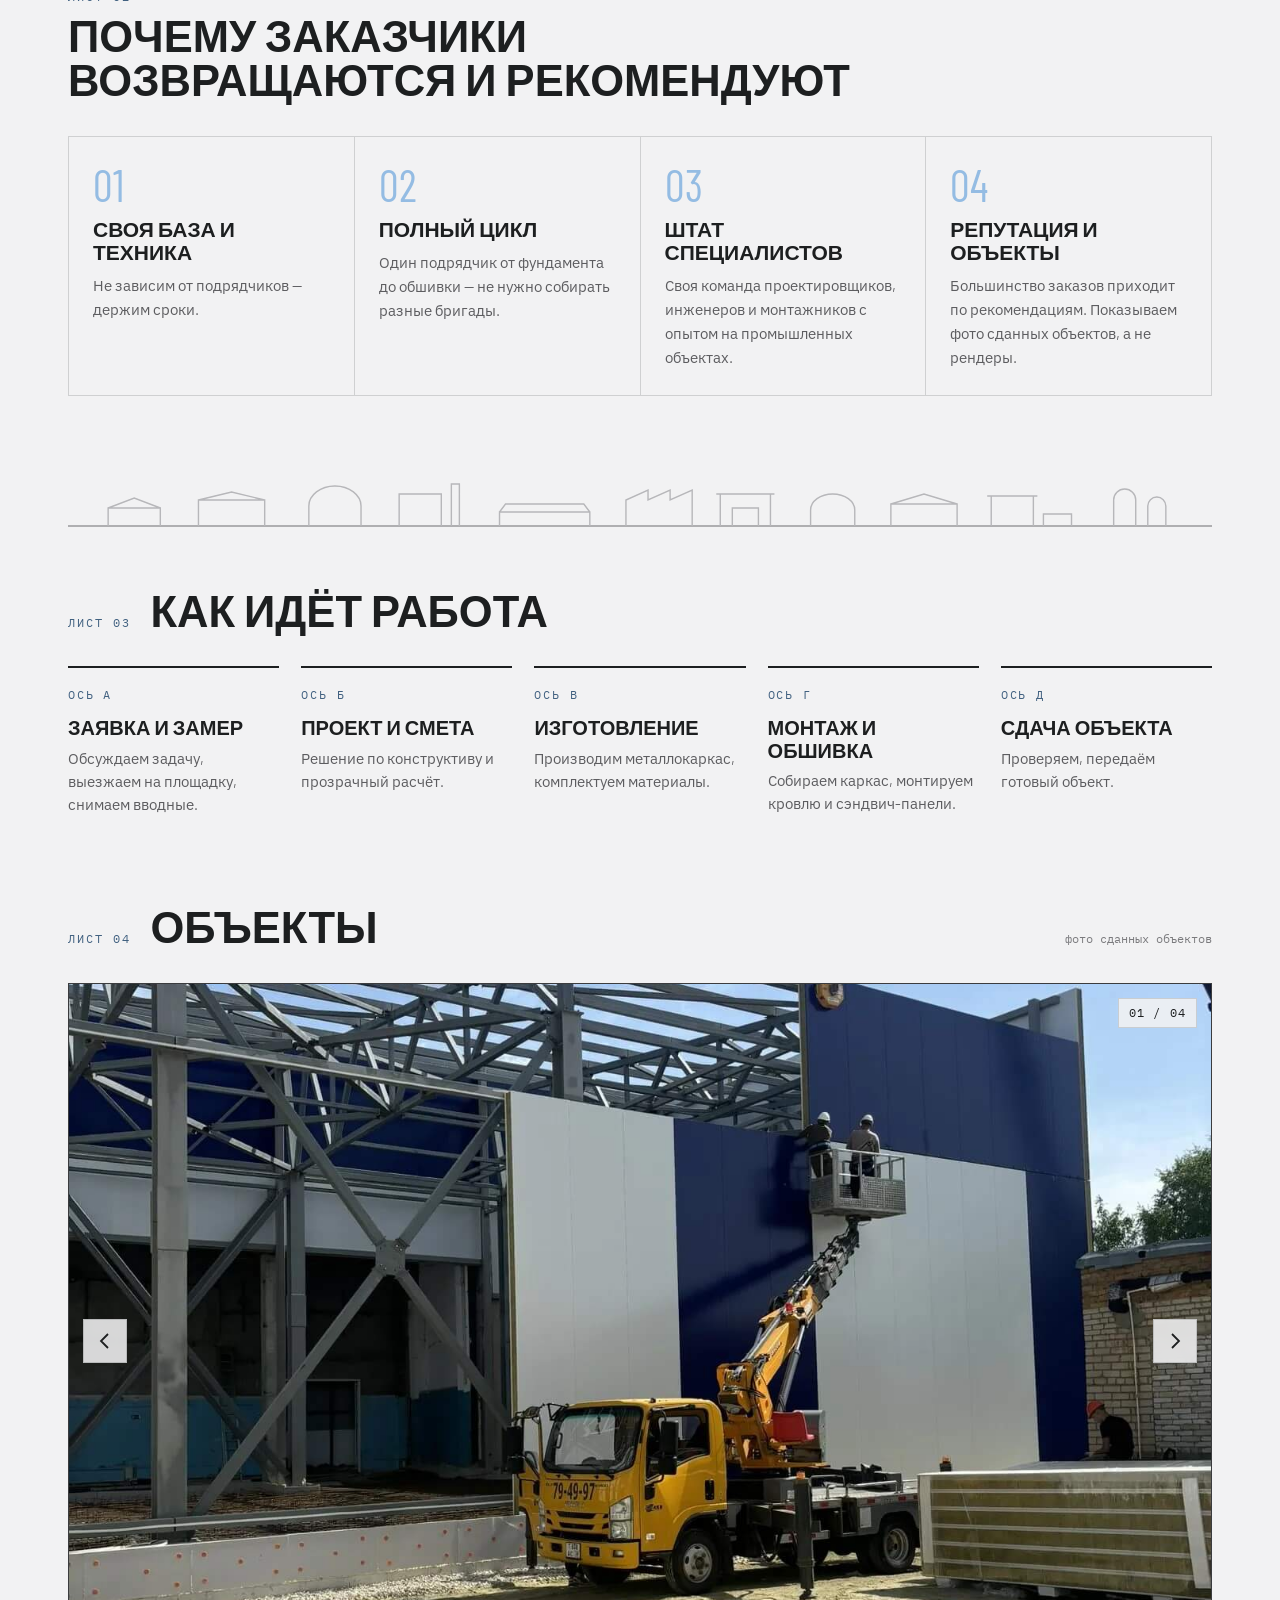
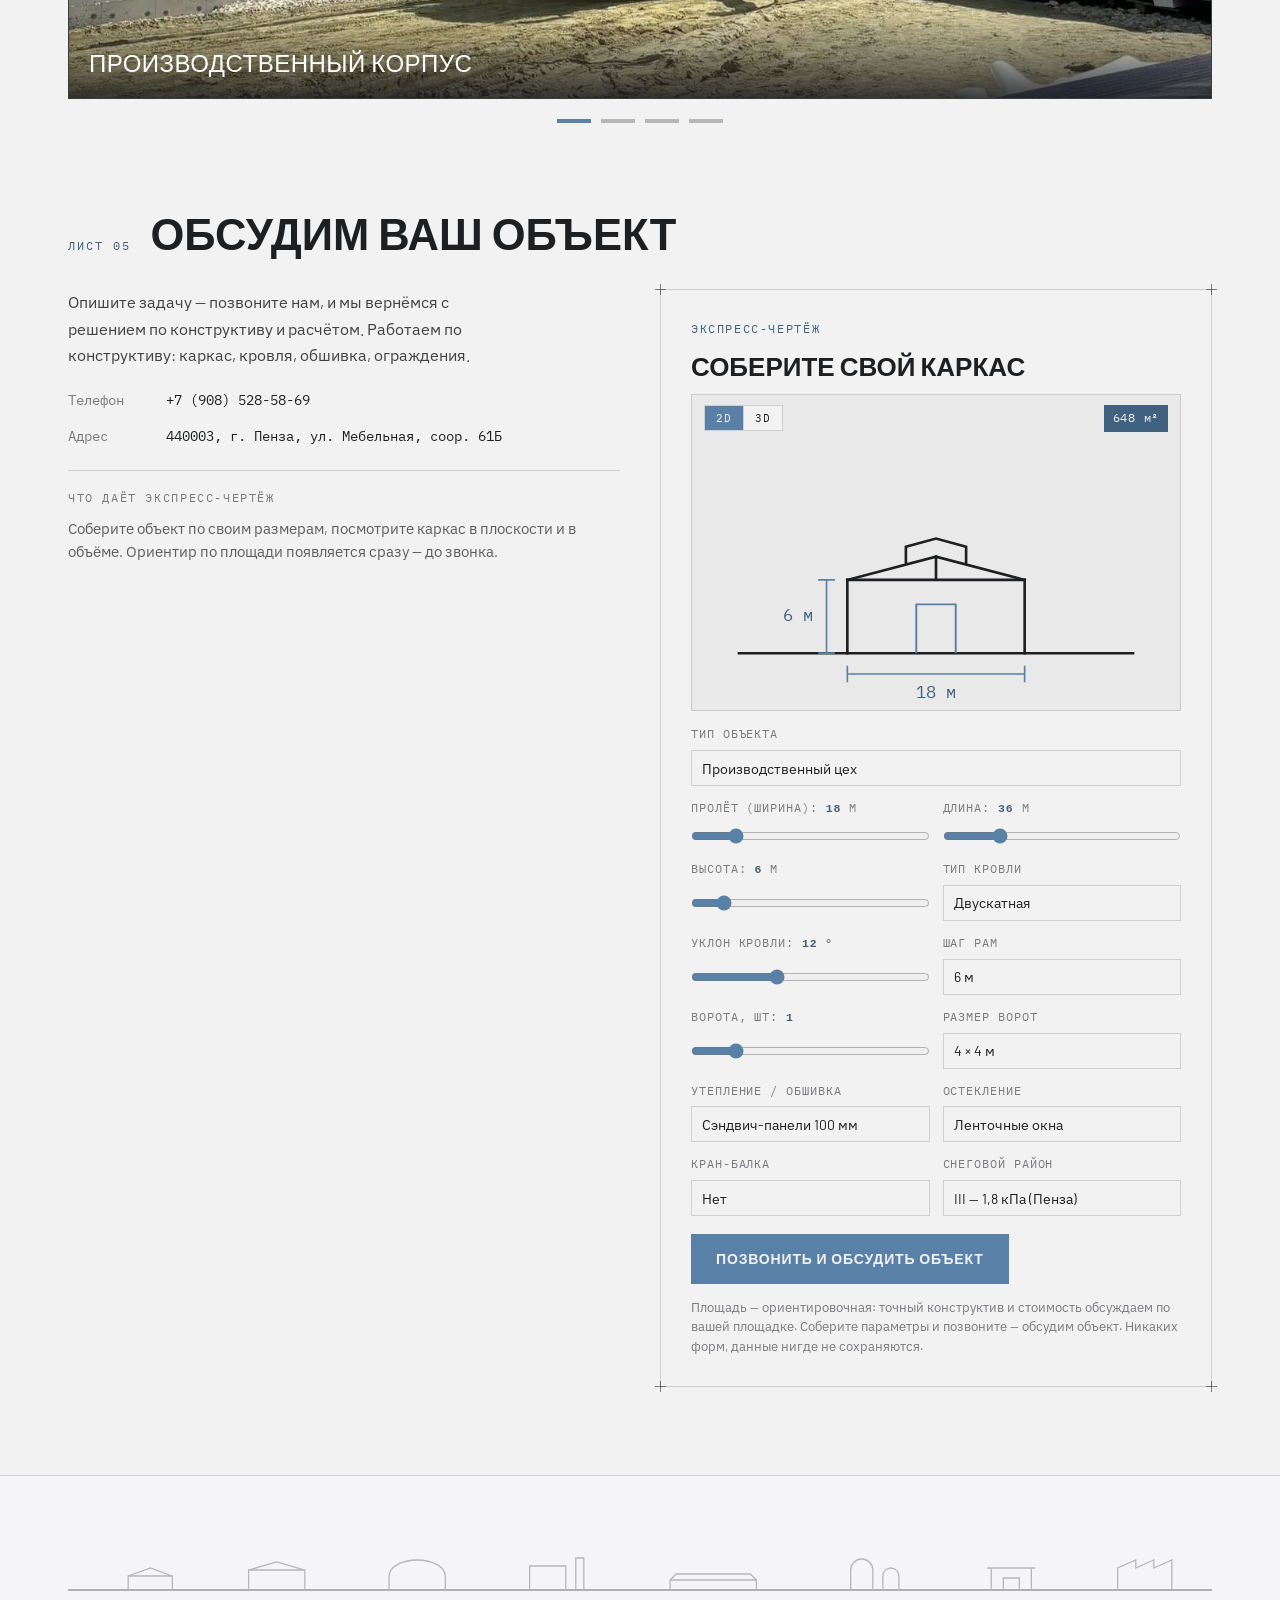
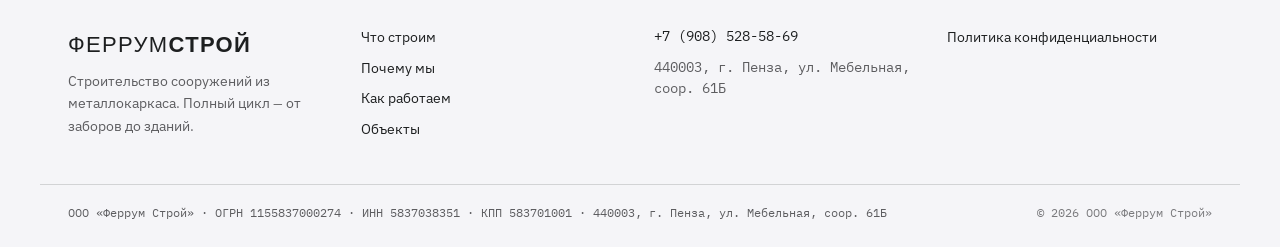
==== commit 09cb315b: "Убрать расчёт стоимости, срок и упоминания арочных ангаров - Из конфигуратора удалены плитки «Бюджет" ====
--- a/index.html
+++ b/index.html
@@ -56,7 +56,7 @@
     <div class="hero-actions">
       <a class="btn btn-primary blueprint" href="#request">
         <i class="corner tl"></i><i class="corner tr"></i><i class="corner bl"></i><i class="corner br"></i>
-        Рассчитать стоимость
+        Обсудить объект
       </a>
       <a class="btn btn-secondary" href="#objects">Смотреть объекты</a>
     </div>
@@ -156,9 +156,10 @@
     <div class="service-card card blueprint">
       <i class="corner tl"></i><i class="corner tr"></i><i class="corner bl"></i><i class="corner br"></i>
       <svg width="86" height="52" viewBox="0 0 86 52" fill="none" stroke="var(--color-text)" stroke-width="1.6">
-        <path d="M2 48 H84"></path><path d="M12 48 V30 A31 31 0 0 1 74 30 V48"></path>
-        <path d="M22 48 V32 A21 21 0 0 1 64 32 V48" stroke-width="1.1" stroke-dasharray="4 4"></path>
-        <path d="M43 20 V48" stroke-width="1.1"></path>
+        <path d="M2 48 H84"></path>
+        <path d="M14 48 V22 L34 10 L54 22 V48"></path>
+        <path d="M54 22 L80 31 V48" stroke-width="1.1"></path>
+        <path d="M22 48 V26 L34 18 L46 26 V48" stroke-width="1.1" stroke-dasharray="4 4"></path>
       </svg>
       <h3 class="service-title">Ангары и навесы</h3>
       <p class="service-text">Быстровозводимые конструкции для техники, хранения, укрытий.</p>
@@ -303,10 +304,6 @@
           <img class="gallery-photo" src="images/sklad-2.jpg" alt="Монтаж металлокаркаса складского комплекса" loading="lazy" width="1600" height="1200">
           <figcaption class="gallery-caption">Складской комплекс</figcaption>
         </figure>
-        <figure class="gallery-slide">
-          <img class="gallery-photo" src="images/angar.jpg" alt="Монтаж арочного ангара с тентовой кровлей" loading="lazy" width="1600" height="1200">
-          <figcaption class="gallery-caption">Ангар под технику</figcaption>
-        </figure>
       </div>
 
       <button class="gallery-nav gallery-prev" type="button" aria-label="Предыдущее фото" data-gallery-prev>
@@ -341,7 +338,7 @@
 <section id="request" class="section wrap">
   <div class="section-header">
     <span class="section-label">ЛИСТ 05</span>
-    <h2 class="section-title">Рассчитаем стоимость вашего объекта</h2>
+    <h2 class="section-title">Обсудим ваш объект</h2>
   </div>
   <div class="request-grid">
     <div class="request-intro">
@@ -352,7 +349,7 @@
       </div>
       <div class="request-hint">
         <p class="request-hint-label">Что даёт экспресс-чертёж</p>
-        <p class="request-hint-text">Соберите объект по своим размерам, посмотрите каркас в плоскости и в объёме. Ориентиры по площади, бюджету и сроку появляются сразу — до звонка.</p>
+        <p class="request-hint-text">Соберите объект по своим размерам, посмотрите каркас в плоскости и в объёме. Ориентир по площади появляется сразу — до звонка.</p>
       </div>
     </div>
 
@@ -376,24 +373,12 @@
         </div>
       </div>
 
-      <div class="config-tiles">
-        <div class="config-tile">
-          <p class="config-tile-label">Бюджет, ориентир</p>
-          <p class="config-tile-value" data-config-price>—</p>
-        </div>
-        <div class="config-tile">
-          <p class="config-tile-label">Срок, ориентир</p>
-          <p class="config-tile-value" data-config-term>—</p>
-        </div>
-      </div>
-
       <div class="config-controls">
         <label class="config-field">
           <span class="config-label">Тип объекта</span>
           <select class="config-select" data-config-type>
             <option>Производственный цех</option>
             <option>Складской комплекс</option>
-            <option>Ангар арочный</option>
             <option>Навес</option>
             <option>Здание / АБК</option>
             <option>Ограждение</option>
@@ -406,7 +391,7 @@
       <div class="contact-card-actions">
         <a class="btn btn-primary" href="tel:+79085285869" data-goal="call">Позвонить и обсудить объект</a>
       </div>
-      <p class="contact-card-note">Площадь, бюджет и срок — ориентировочные, не оферта: точный расчёт делаем по вашей площадке и конструктиву. Соберите параметры и позвоните — обсудим объект. Никаких форм, данные нигде не сохраняются.</p>
+      <p class="contact-card-note">Площадь — ориентировочная: точный конструктив и стоимость обсуждаем по вашей площадке. Соберите параметры и позвоните — обсудим объект. Никаких форм, данные нигде не сохраняются.</p>
     </div>
   </div>
 </section>
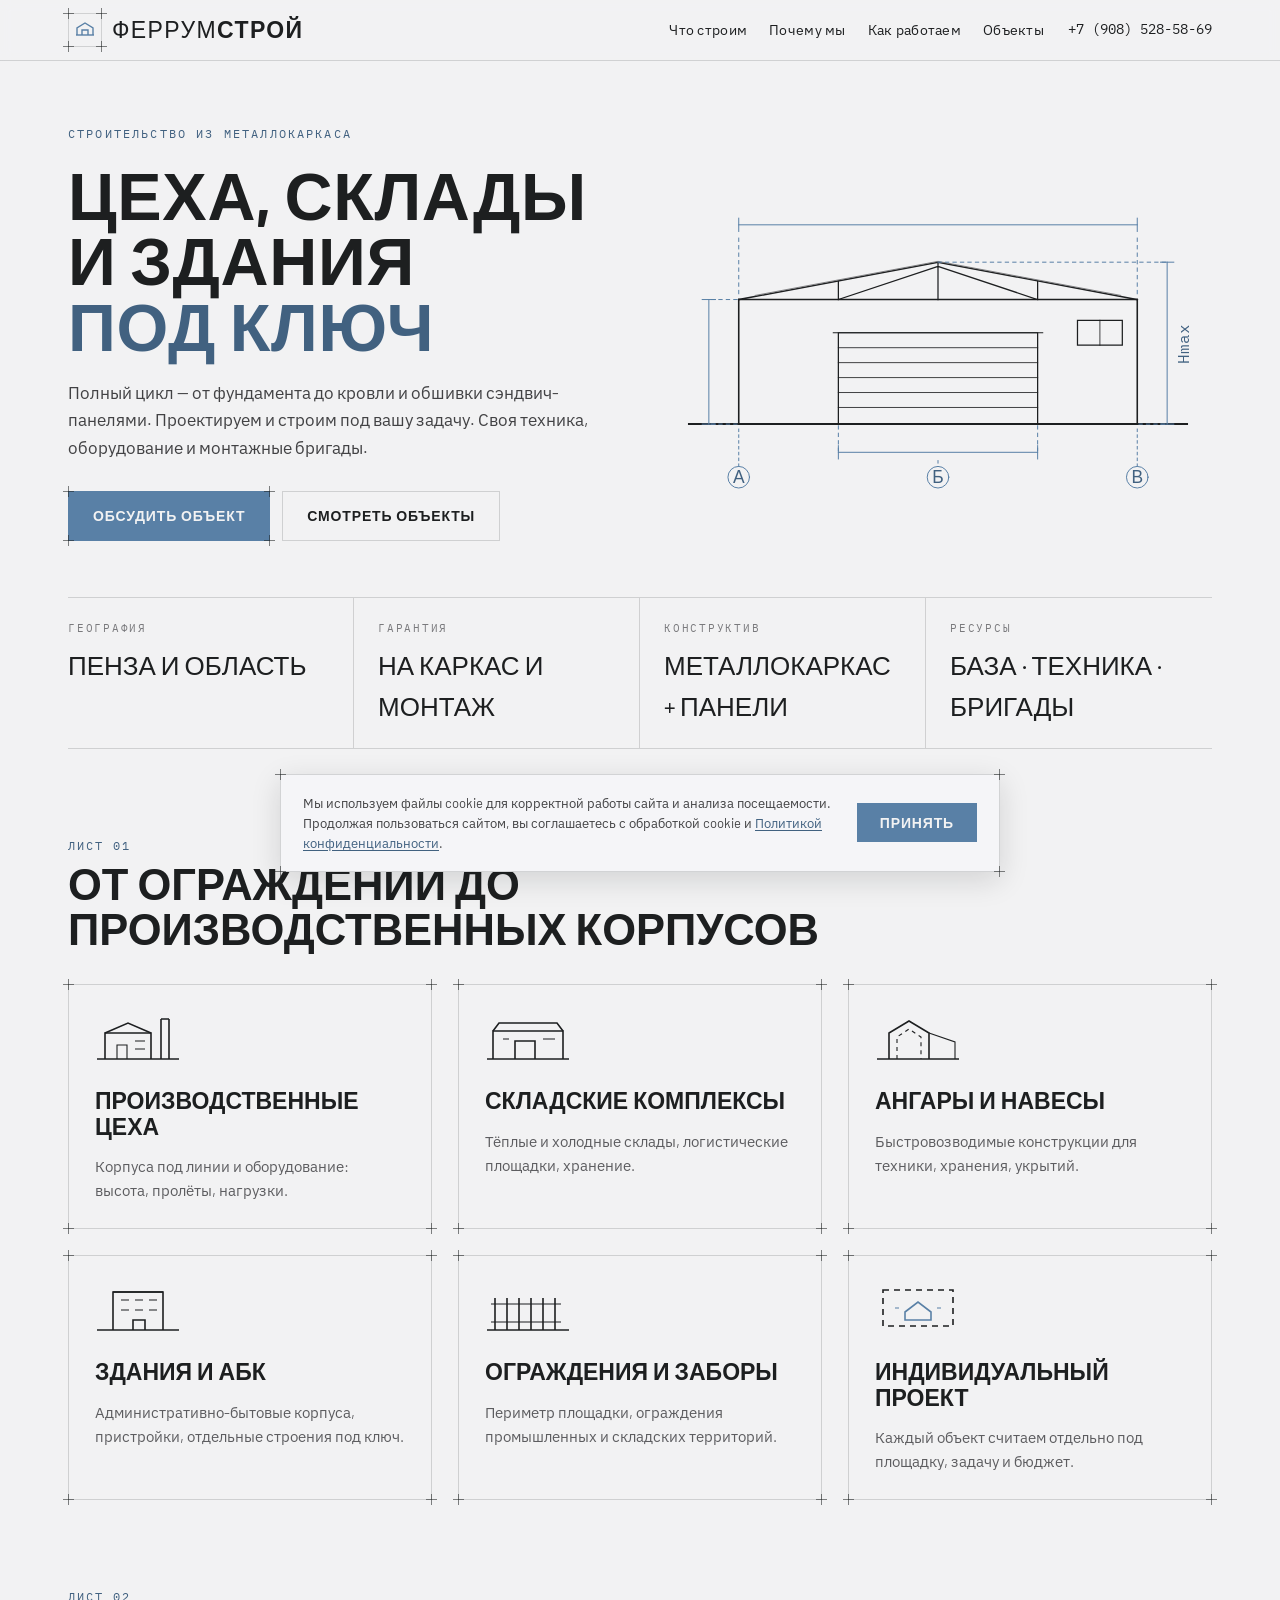
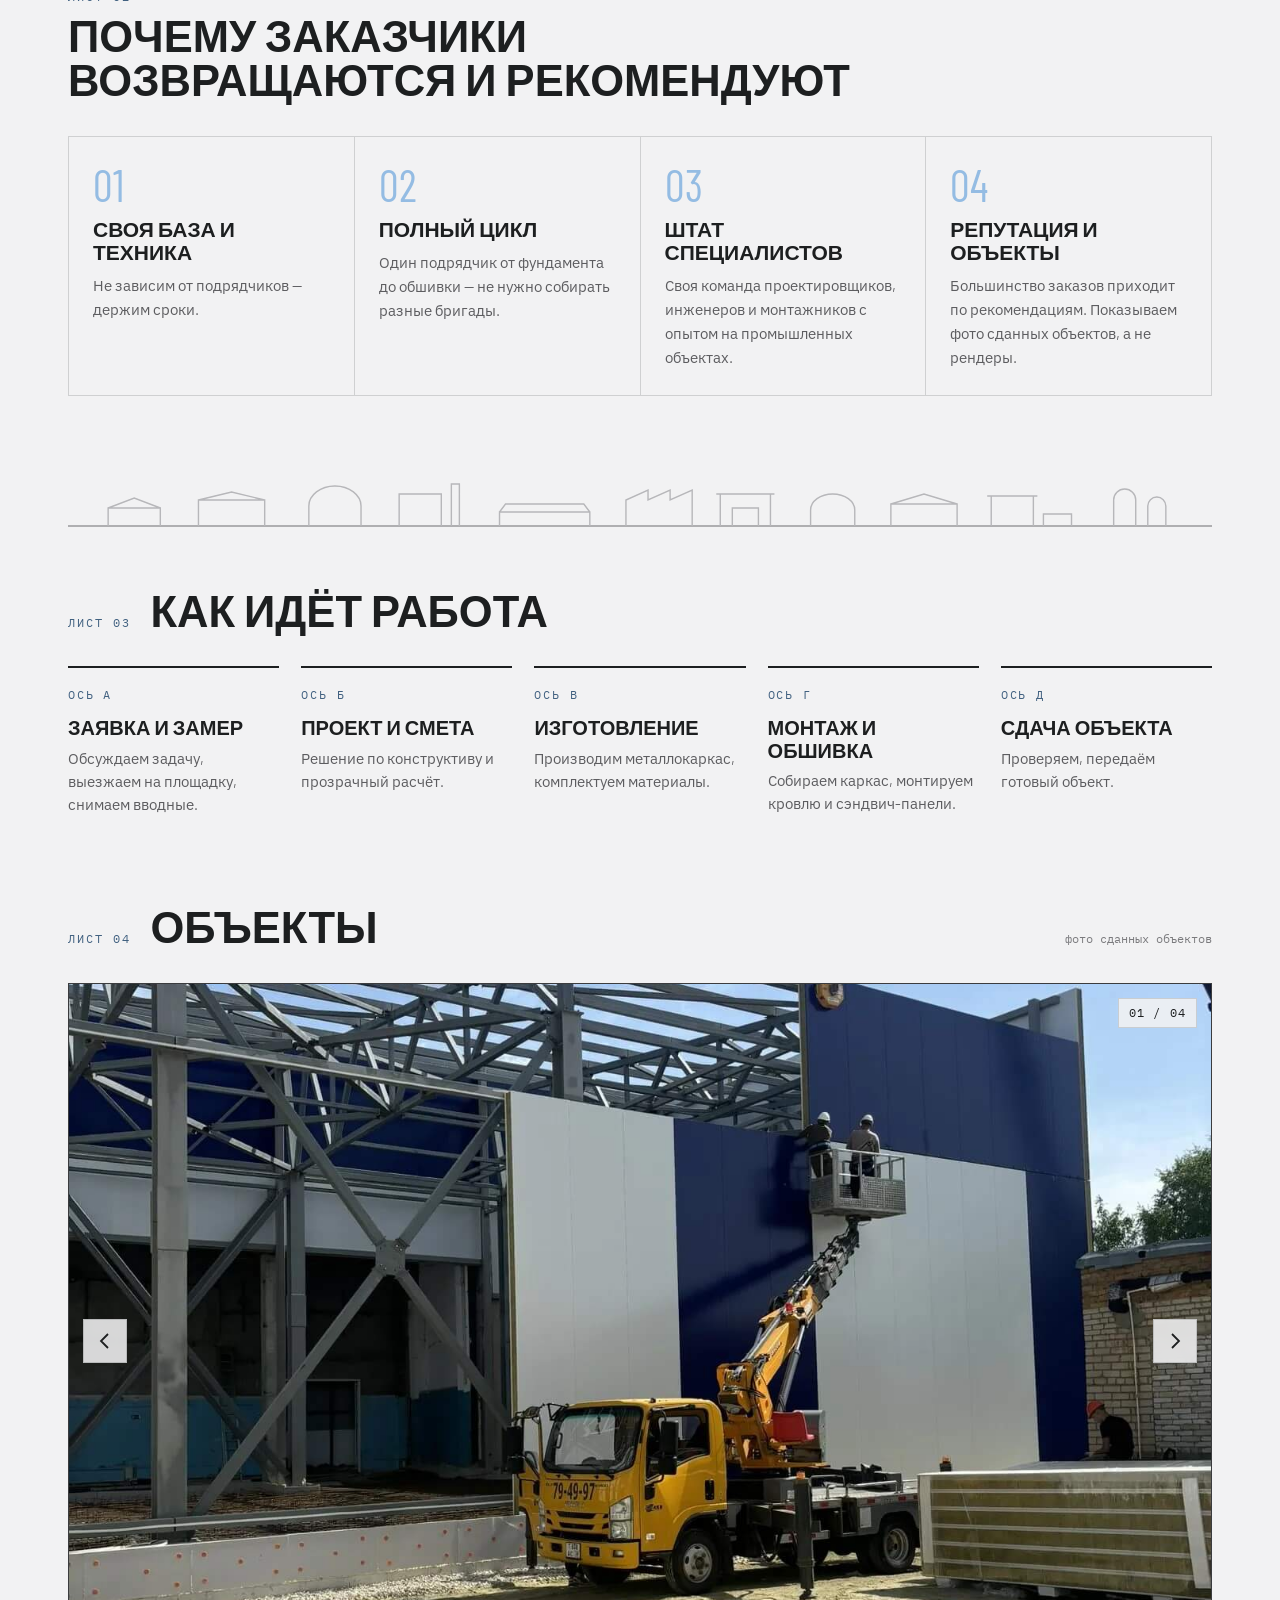
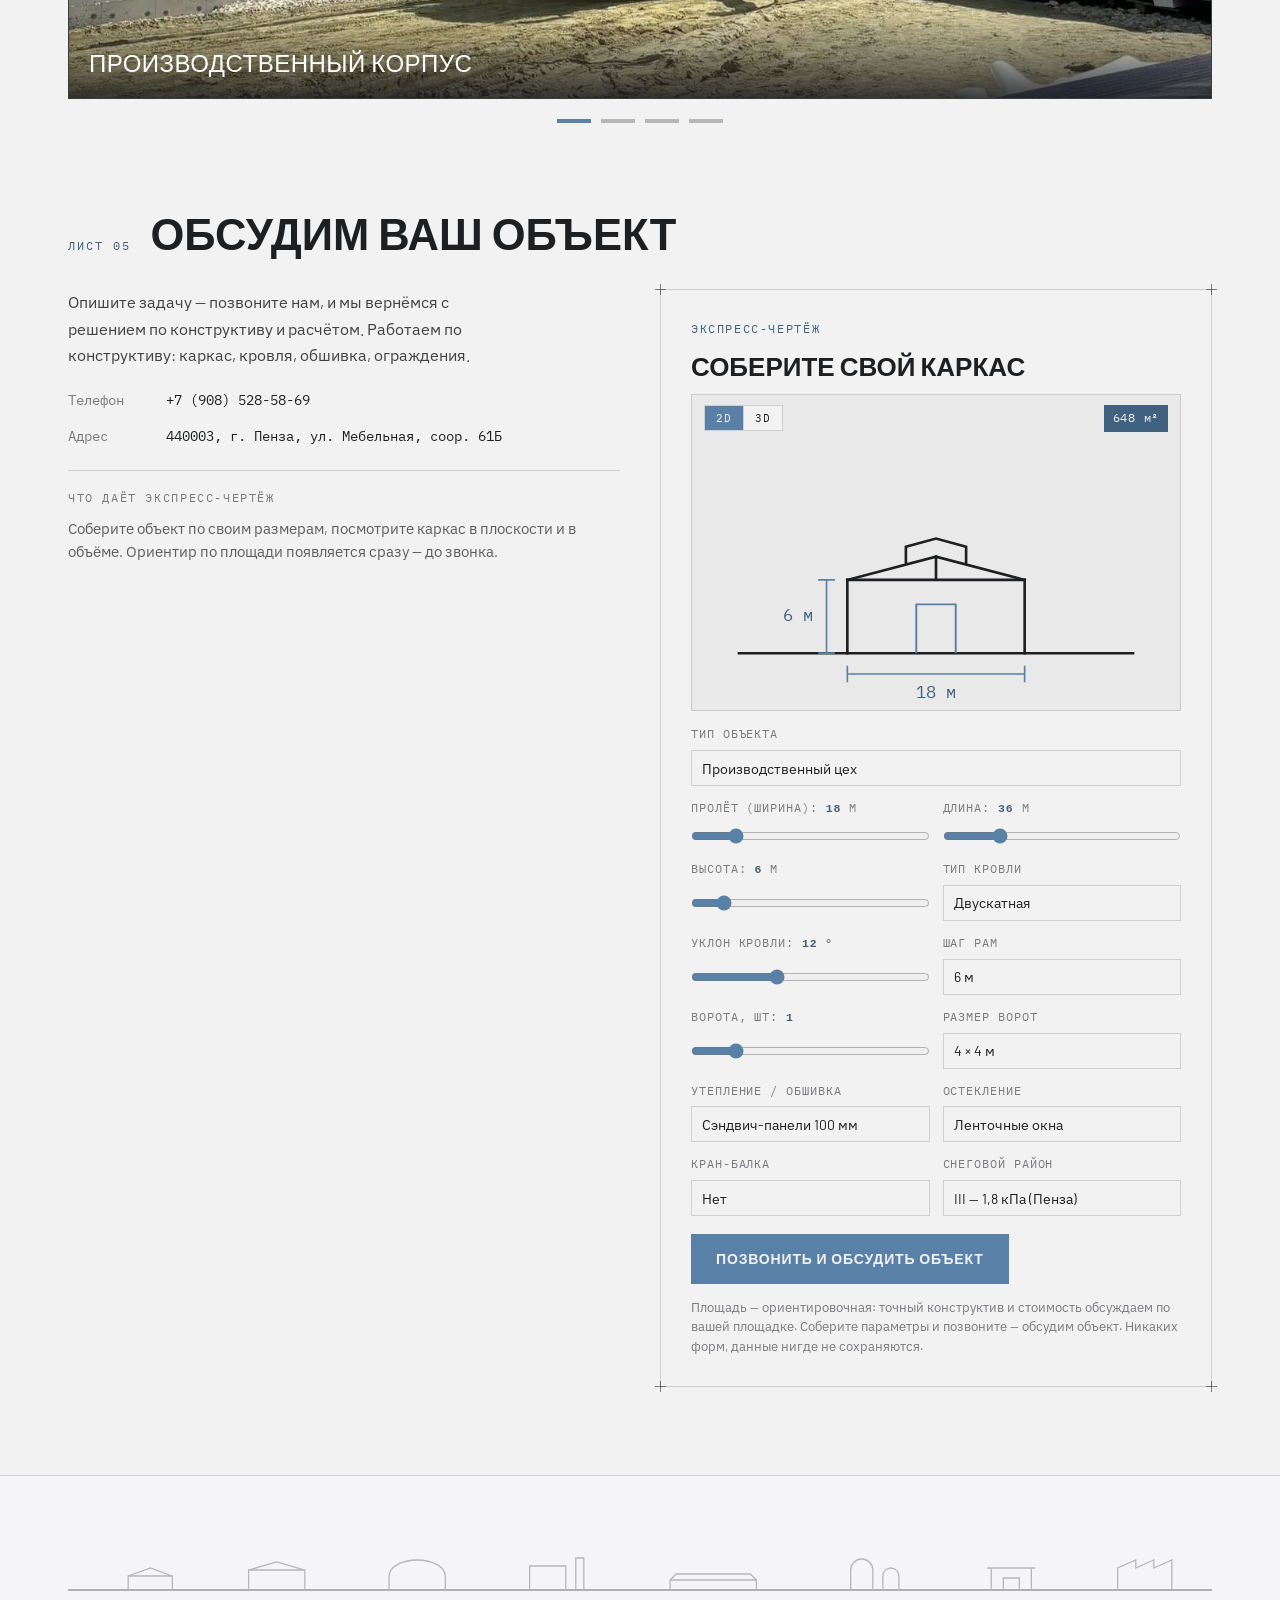
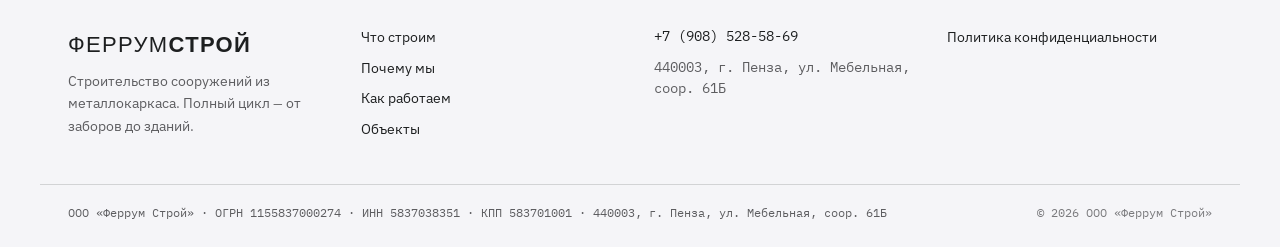
==== commit ea6d05f6: "Заменить плитки статистики с заглушками [XX] на реальные факты «Сдано объектов [XX] шт» и «На рынке " ====
--- a/index.html
+++ b/index.html
@@ -110,12 +110,12 @@
 <section class="stats wrap">
   <div class="stats-grid">
     <div class="stats-item">
-      <p class="stats-label">Сдано объектов</p>
-      <p class="stats-value">[XX] шт</p>
+      <p class="stats-label">География</p>
+      <p class="stats-value">Пенза и область</p>
     </div>
     <div class="stats-item">
-      <p class="stats-label">На рынке</p>
-      <p class="stats-value">[XX] лет</p>
+      <p class="stats-label">Гарантия</p>
+      <p class="stats-value">На каркас и монтаж</p>
     </div>
     <div class="stats-item">
       <p class="stats-label">Конструктив</p>
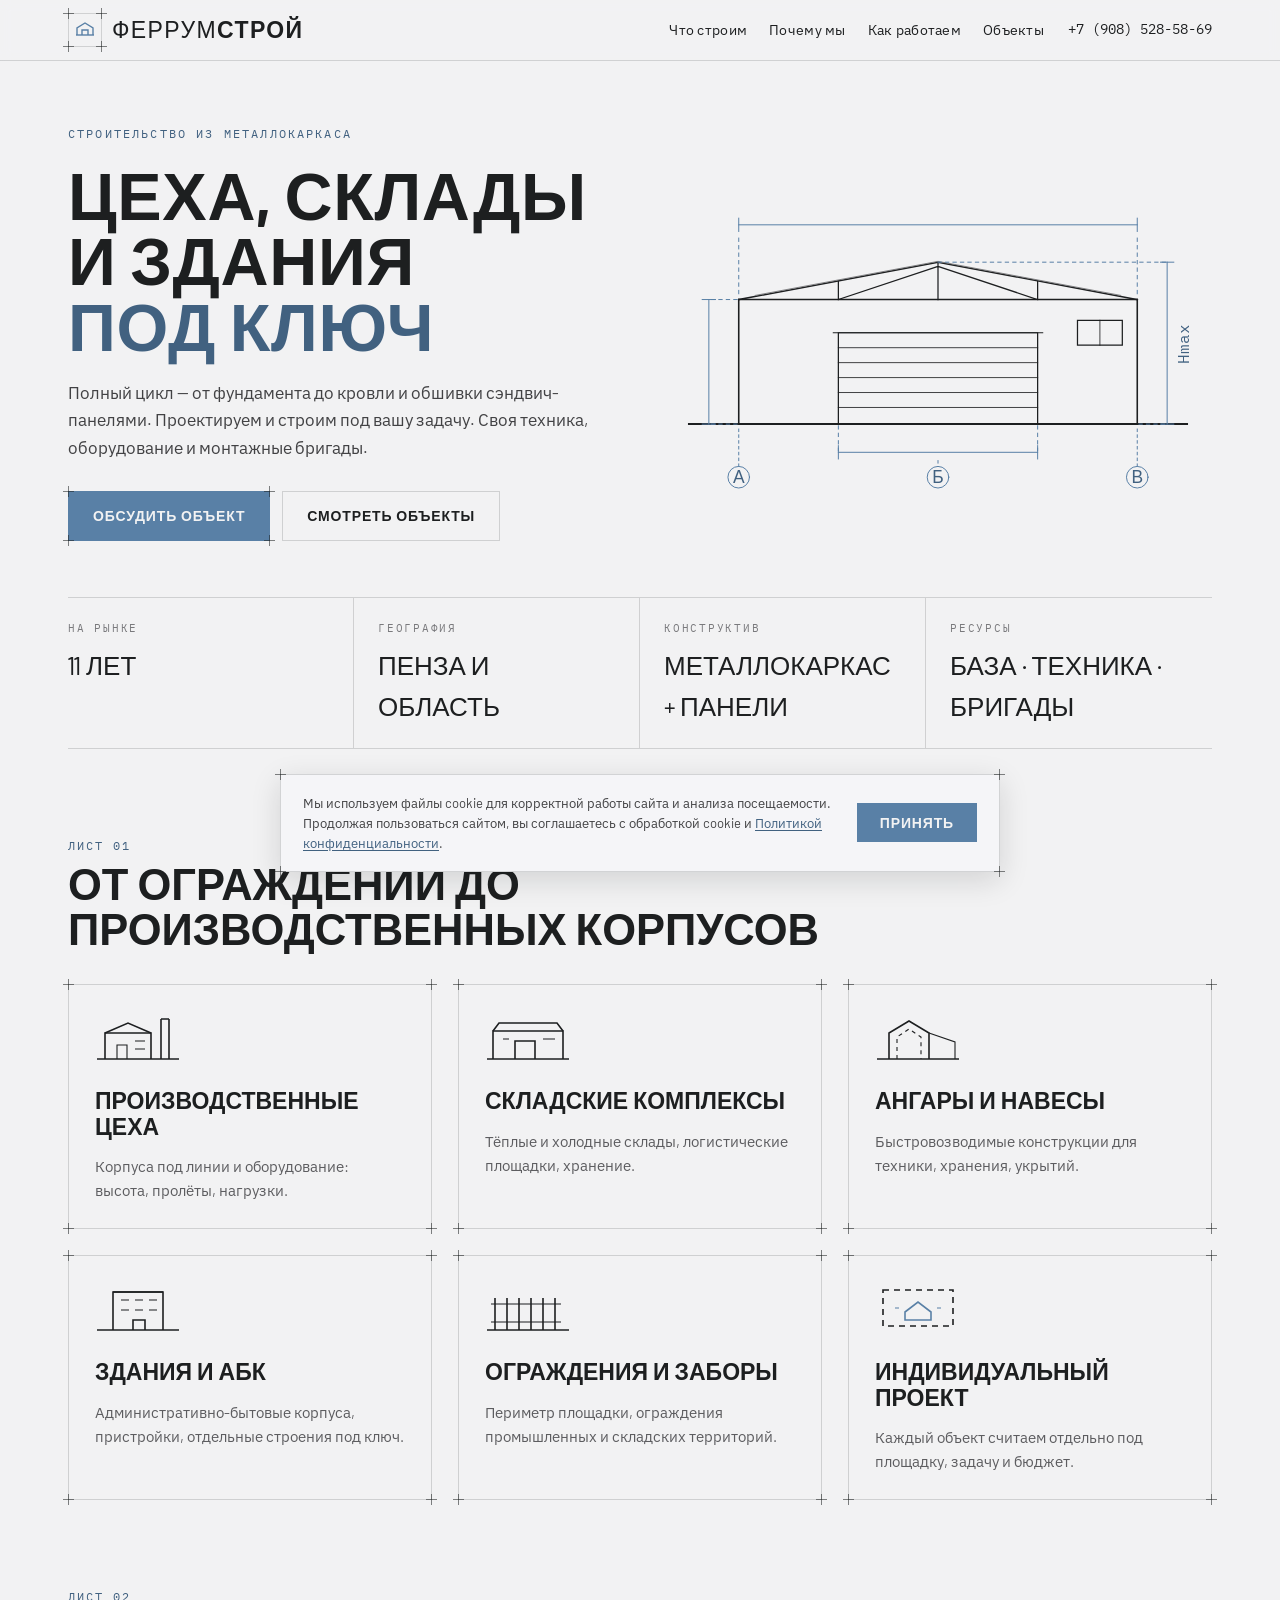
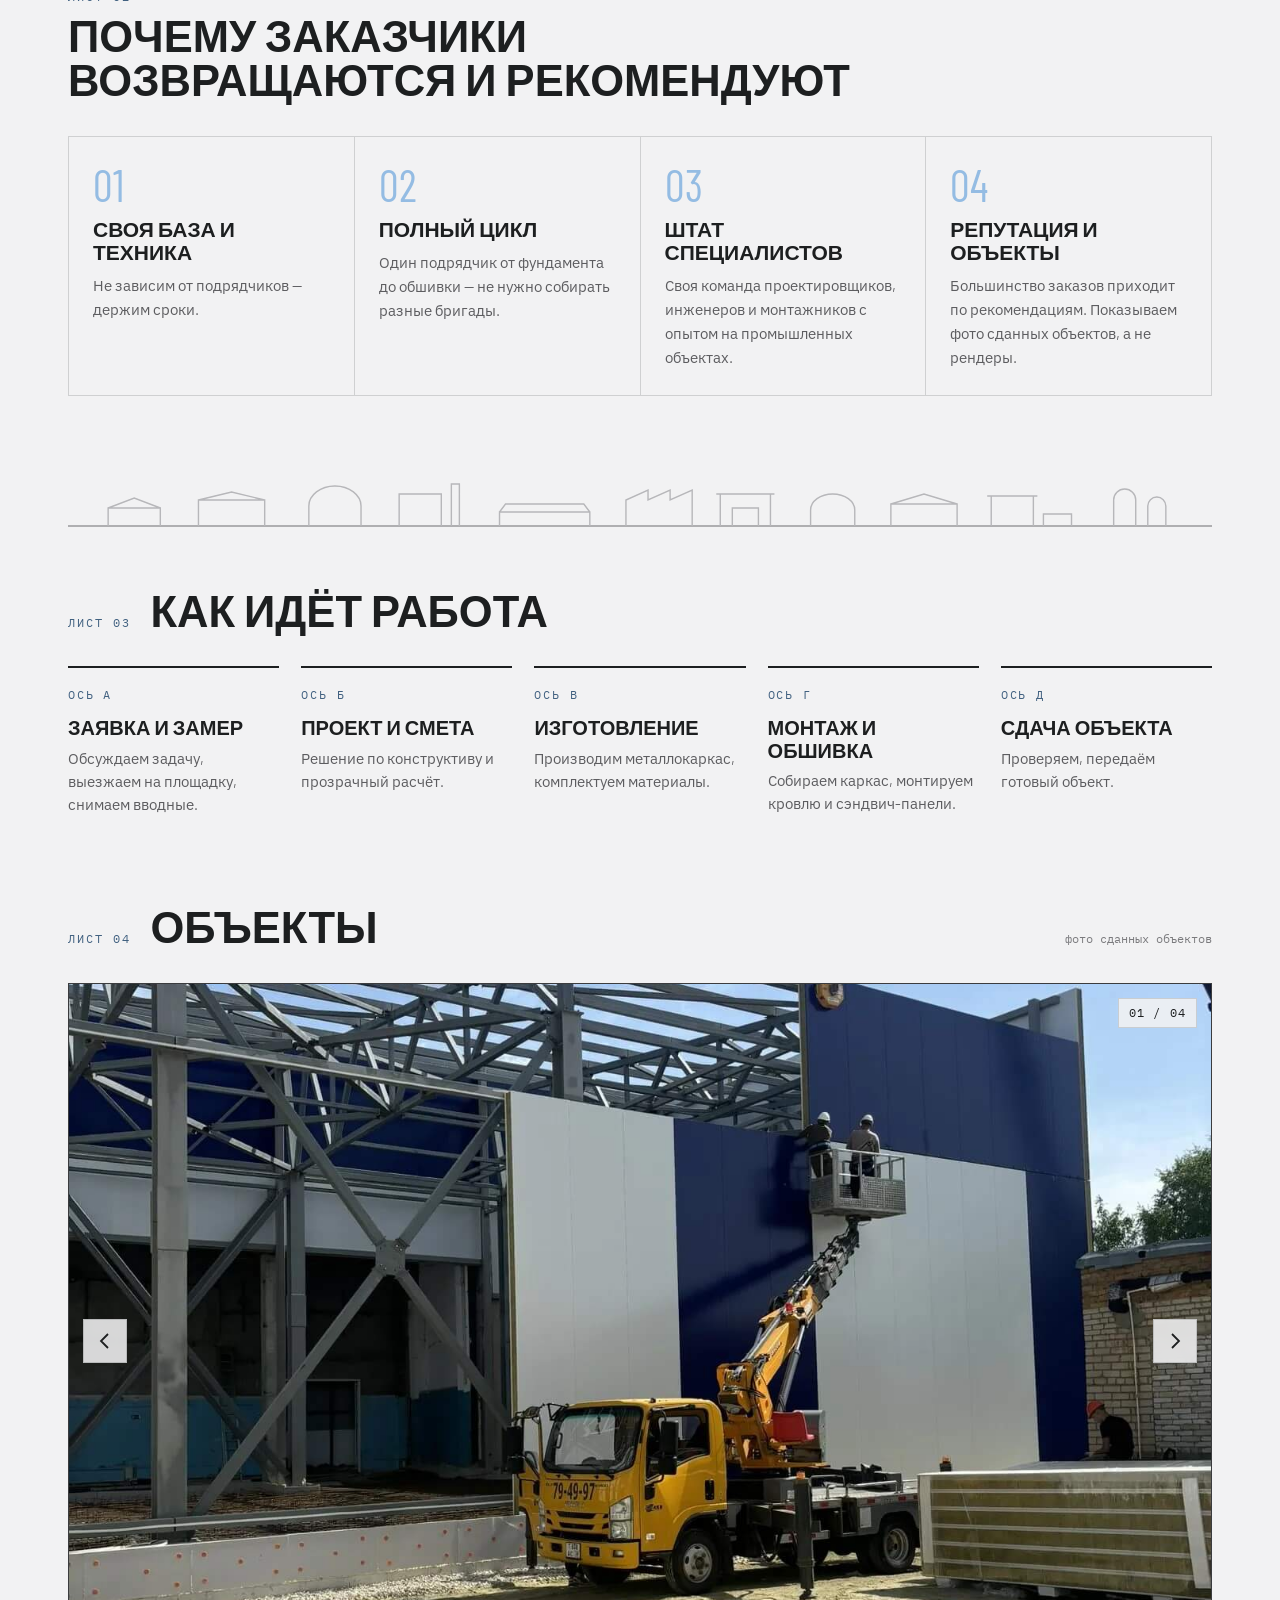
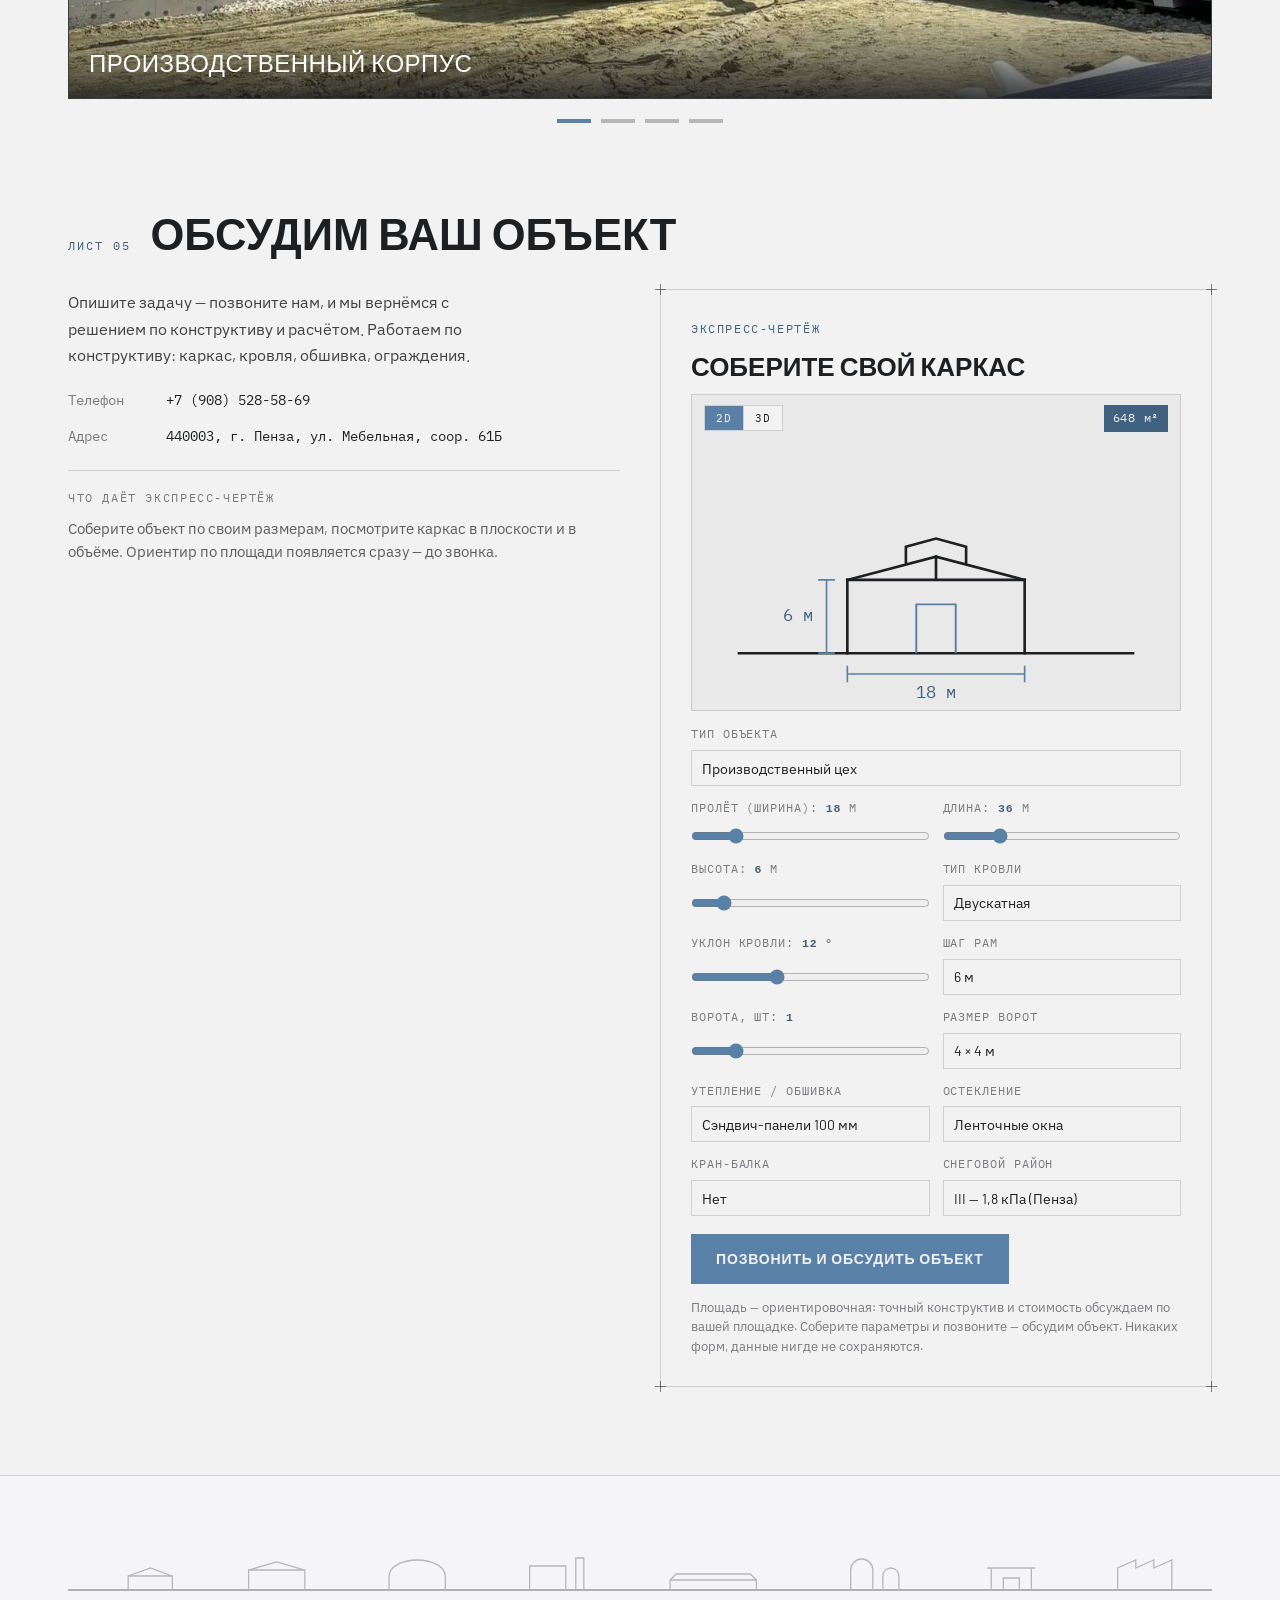
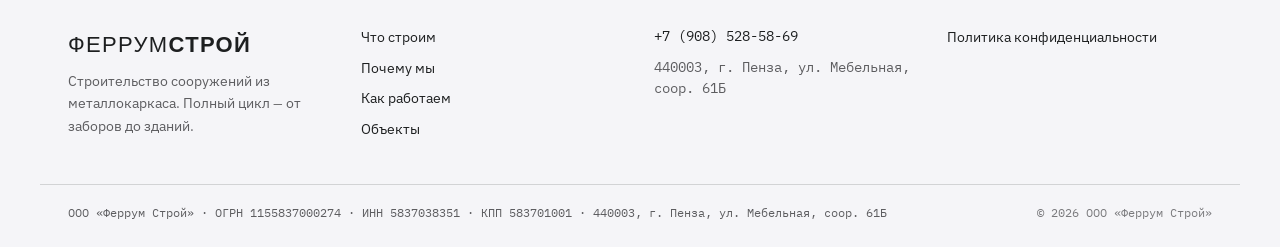
==== commit c06f325b: "Вернуть плитку «На рынке» с реальным сроком по данным ЕГРЮЛ ООО «Феррум Строй» (ИНН 5837038351, ОГРН" ====
--- a/index.html
+++ b/index.html
@@ -110,12 +110,12 @@
 <section class="stats wrap">
   <div class="stats-grid">
     <div class="stats-item">
+      <p class="stats-label">На рынке</p>
+      <p class="stats-value" data-years-since="2015-01-27">11 лет</p>
+    </div>
+    <div class="stats-item">
       <p class="stats-label">География</p>
       <p class="stats-value">Пенза и область</p>
-    </div>
-    <div class="stats-item">
-      <p class="stats-label">Гарантия</p>
-      <p class="stats-value">На каркас и монтаж</p>
     </div>
     <div class="stats-item">
       <p class="stats-label">Конструктив</p>
